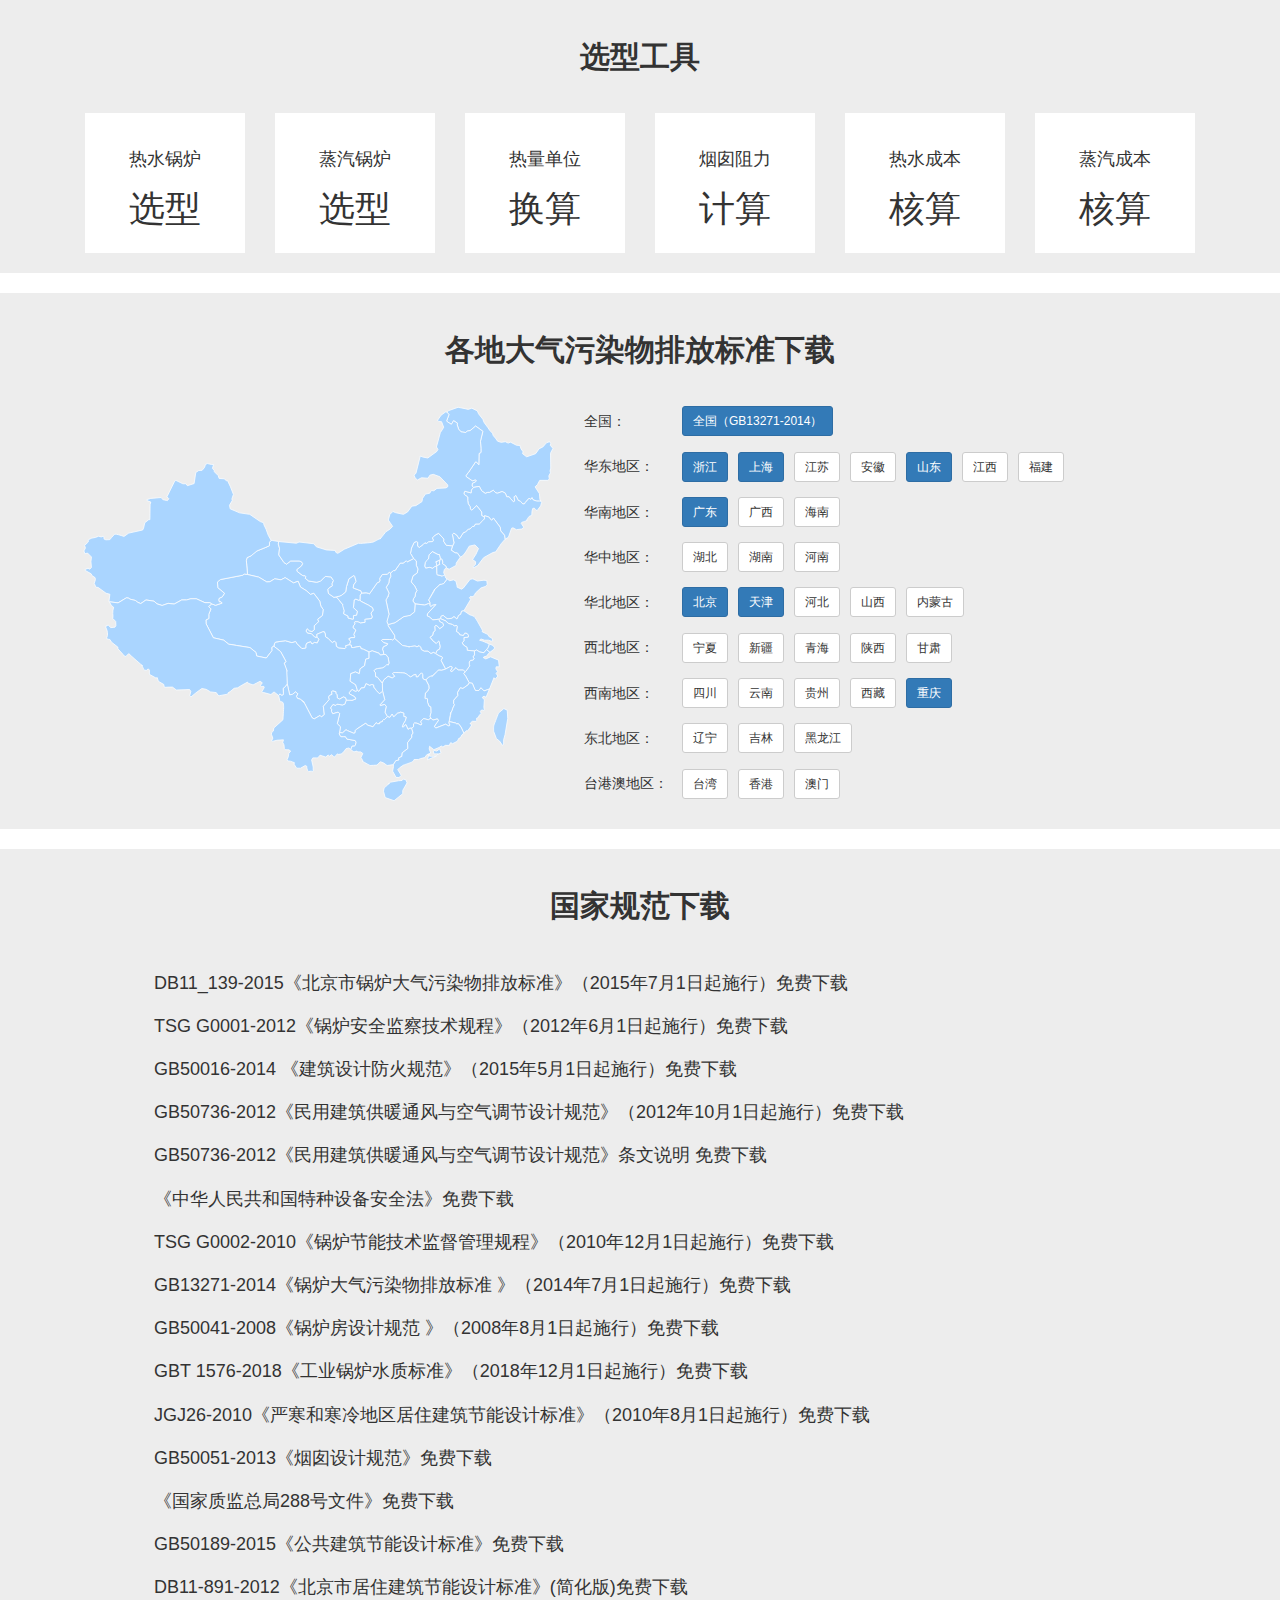
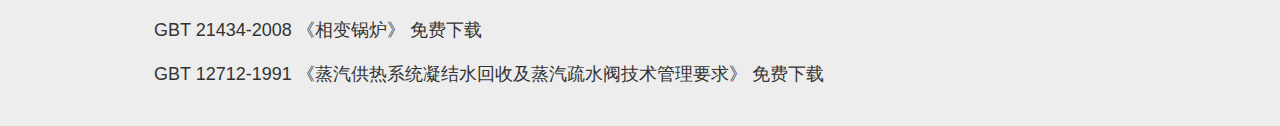
==== index.html @ a8b491ba "do" ====
<!DOCTYPE html>
<html lang="en">
<head>
    <meta charset="UTF-8">
    <meta name="viewport" content="width=device-width, initial-scale=1.0">
    <meta http-equiv="X-UA-Compatible" content="ie=edge">
    <link rel="stylesheet" href="./css/bootstrap.min.css">
    <link rel="stylesheet" href="./css/style.css">
    <script src="./js/jquery.min.js"></script>
    <script src="./js/bootstrap.min.js"></script>
    <title>Document</title>
</head>
<body>
    <div class="tools hidden-xs" id="tools">
        <div class="container">
            <h2 class="down-h2">
                选型工具</h2>
            <div class="col-xs-4 col-sm-2">
                <div class="tool-div">
                    <a data-target="#tool-1" data-toggle="modal" href="../tool-html/xx_hotboiler.html"><span>热水锅炉</span>
                        <strong>选型</strong> </a></div>
            </div>
            <div class="col-xs-4 col-sm-2">
                <div class="tool-div">
                    <a data-target="#tool-2" data-toggle="modal" href="../tool-html/xx_streamboiler.html"><span>蒸汽锅炉</span>
                        <strong>选型</strong> </a></div>
            </div>
            <div class="col-xs-4 col-sm-2">
                <div class="tool-div">
                    <a data-target="#tool-3" data-toggle="modal" href="../tool-html/unit.html"><span>热量单位</span>
                        <strong>换算</strong> </a></div>
            </div>
            <div class="col-xs-4 col-sm-2">
                <div class="tool-div">
                    <a data-target="#tool-4" data-toggle="modal" href="../tool-html/chimney.html"><span>烟囱阻力</span>
                        <strong>计算</strong> </a></div>
            </div>
            <div class="col-xs-4 col-sm-2">
                <div class="tool-div">
                    <a data-target="#tool-5" data-toggle="modal" href="../tool-html/cost_water.html"><span>热水成本</span>
                        <strong>核算</strong> </a></div>
            </div>
            <div class="col-xs-4 col-sm-2">
                <div class="tool-div">
                    <a data-target="#tool-6" data-toggle="modal" href="../tool-html/cost_stream.html"><span>蒸汽成本</span>
                        <strong>核算</strong> </a></div>
            </div>
        </div>
    </div>
    <div class="down-ep" id="down-ep">
        <div class="container">
            <h2 class="down-h2">
                各地大气污染物排放标准下载</h2>
            <div class="contact-map">
                <!-- 中国地图JS、CSS开始 -->
                <script type="text/javascript" src="./js/raphael-min.js"></script>
                <script type="text/javascript" src="./js/chinaMapConfig.js"></script>
                <script type="text/javascript" src="./js/map.js"></script>
                <script type="text/javascript" src="./js/downEp.js"></script><!-- 中国地图JS、CSS结束 -->
                <div class="itemCon">
                    <div class="hidden-xs">
                        <div id="ChinaMap6" style="position: relative; width: 500px; height: 400px; overflow: hidden;">
                            <div class="svggroup"><svg height="400" version="1.1" width="500" xmlns="http://www.w3.org/2000/svg"
                                    style="overflow: hidden; position: relative; left: -0.5px;" viewBox="0 0 565 475">
                                    <desc style="-webkit-tap-highlight-color: rgba(0, 0, 0, 0);">Created with Raphaël 2.1.0</desc>
                                    <defs style="-webkit-tap-highlight-color: rgba(0, 0, 0, 0);"></defs>
                                    <path fill="#aad5ff" stroke="#f9fcfe" d="M464.838,96.639L471.625,95.449L474.479,100.69L478.764,103.785L481.62,102.597H484.00600000000003L488.29100000000005,100.09599999999999L491.38500000000005,103.18999999999998L493.40900000000005,103.54699999999998L498.7660000000001,101.52399999999999L502.57900000000006,103.54699999999998L504.24500000000006,107.83499999999998H507.1020000000001L508.5320000000001,109.73899999999998L512.2210000000001,113.78799999999998L513.6470000000002,112.95499999999998L513.0530000000001,107.83499999999998L515.0790000000001,106.40299999999998L517.9330000000001,112.11899999999997L520.5540000000001,113.19299999999997L523.412,116.40499999999997L525.433,116.04799999999997L526.269,114.62099999999997L530.792,109.50099999999996L532.8140000000001,110.92899999999996L534.244,108.90699999999995L535.6750000000001,111.52599999999995L539.9580000000001,112.95499999999996H542.8180000000001L544.8880000000001,113.04299999999995L543.6500000000001,110.92999999999995L543.0520000000001,104.02399999999994L537.9370000000001,96.04599999999995L540.7920000000001,93.18899999999995L543.4080000000001,88.30599999999995H553.0540000000001L554.839,86.64099999999995L554.2420000000001,82.95099999999995L556.267,79.25999999999995L555.671,77.23599999999995L556.503,73.78499999999995L556.267,56.04299999999995L559.1220000000001,50.327999999999946L555.908,46.635999999999946L556.503,44.37499999999994L555.076,42.35099999999994L551.386,43.779999999999944L547.097,48.663999999999945L542.814,50.68699999999995L538.525,56.63799999999995L527.927,60.32999999999995L523.048,56.63799999999995L523.642,54.37599999999995L521.142,50.68699999999995L519.951,46.87599999999995L515.904,46.63699999999995L508.759,42.94699999999995L505.90000000000003,44.01799999999995L502.57000000000005,42.35099999999995L497.68300000000005,43.18499999999995L493.40000000000003,41.75599999999995L490.77900000000005,38.06599999999995L488.28100000000006,35.20899999999995L487.33000000000004,32.351999999999954L483.99600000000004,28.899999999999956L481.97,25.800999999999956L477.326,19.490999999999957L475.898,15.800999999999958L470.779,9.252999999999957L469.347,5.798999999999957L462.798,2.5829999999999567L458.511,4.011999999999957L454.822,3.1789999999999567L446.486,1.5109999999999568L435.416,5.442999999999957L433.392,7.228999999999957L435.654,10.324999999999957L432.798,17.823999999999955L433.632,18.658999999999956L438.51300000000003,21.754999999999956L441.134,17.46899999999996L445.658,20.32499999999996L445.423,22.34699999999996L447.087,27.46599999999996L449.941,30.68399999999996L455.65799999999996,31.516999999999957L457.32599999999996,29.729999999999958L460.777,29.252999999999957L467.324,23.77699999999996L475.90000000000003,30.086999999999957L473.04200000000003,41.75599999999996L473.636,50.088999999999956V55.207999999999956L471.37600000000003,56.39899999999996L471.13800000000003,69.73399999999995L470.54100000000005,69.25799999999995L468.28100000000006,66.39999999999995H467.08900000000006L466.494,67.47299999999994C466.494,67.47299999999994,457.697,80.51699999999994,459.348,78.06899999999995C461,75.62099999999995,455.897,82.59199999999994,455.897,82.59199999999994L456.254,84.01999999999994L463.399,88.90599999999993L467.325,87.83499999999994L467.924,88.90599999999993L467.09,90.09499999999994L463.40099999999995,91.76199999999994L463.042,94.97599999999994L464.838,96.639Z"
                                        stroke-width="1" stroke-linejoin="round" style="-webkit-tap-highlight-color: rgba(0, 0, 0, 0); cursor: pointer; stroke-linejoin: round;"></path>
                                    <path fill="#aad5ff" stroke="#f9fcfe" d="M544.896,113.042L542.8259999999999,112.95400000000001H539.968L535.683,111.52300000000001L534.253,108.90400000000001L532.822,110.92800000000001L530.8,109.50000000000001L526.2769999999999,114.62000000000002L525.443,116.04700000000003L523.4209999999999,116.40400000000002L520.5619999999999,113.19000000000003L517.9409999999999,112.11800000000002L515.0869999999999,106.40300000000002L513.0599999999998,107.83400000000002L513.6539999999999,112.95400000000002L512.2279999999998,113.78700000000002L508.5389999999998,109.73700000000002L507.1069999999998,107.83400000000002H504.2529999999998L502.5869999999998,103.54600000000002L498.77399999999983,101.52300000000002L493.41999999999985,103.54600000000002L491.39499999999987,103.18900000000002L488.29699999999985,100.09500000000003L484.01199999999983,102.59500000000003H481.62899999999985L478.7719999999998,103.78600000000003L474.4869999999998,100.69000000000003L471.6329999999998,95.45000000000003L464.84599999999983,96.63900000000004L462.22499999999985,99.73800000000004L461.98699999999985,103.18800000000005L454.48499999999984,101.16500000000005L453.41099999999983,103.54600000000005L454.01199999999983,105.21300000000005L457.9399999999998,108.07200000000005V112.11800000000005L458.5339999999998,116.04700000000005L460.7989999999998,119.50300000000006L461.1549999999998,122.59800000000006L462.8209999999998,123.78900000000006L468.5379999999998,118.31000000000006L474.49099999999976,125.81200000000005V130.10000000000005L477.7039999999998,131.76700000000005L477.9419999999998,130.33600000000004L482.82699999999977,131.76700000000005L486.2779999999998,135.81300000000005L487.9439999999998,134.02900000000005L488.3009999999998,132.95500000000004L496.5179999999998,144.03000000000003L497.1119999999998,148.31600000000003L501.6389999999998,153.55500000000004L502.23099999999977,158.31600000000003L506.28199999999975,155.81700000000004L509.9709999999998,145.21900000000002L511.6409999999998,144.62400000000002L515.6879999999998,146.88700000000003L522.2369999999997,146.05300000000003L524.4969999999997,144.02900000000002L521.4049999999997,139.26600000000002L522.2369999999997,138.07500000000002C522.2369999999997,138.07500000000002,530.0769999999998,135.46400000000003,528.3089999999997,136.05300000000003C526.5429999999998,136.64100000000002,530.8089999999997,131.17000000000002,530.8089999999997,131.17000000000002L534.0239999999998,129.74200000000002L534.2619999999998,124.97600000000001L535.0939999999998,121.76400000000001L536.8789999999998,121.168L538.5469999999998,122.95700000000001L540.2149999999998,124.38300000000001L544.5019999999998,118.668L545.6899999999998,114.38000000000001L544.896,113.042Z"
                                        stroke-width="1" stroke-linejoin="round" style="-webkit-tap-highlight-color: rgba(0, 0, 0, 0); cursor: pointer; stroke-linejoin: round;"></path>
                                    <path fill="#aad5ff" stroke="#f9fcfe" d="M491.15,173.2L497.933,163.19799999999998L502.21999999999997,158.31699999999998L501.62499999999994,153.55399999999997L497.10099999999994,148.31499999999997L496.50699999999995,144.02899999999997L488.29099999999994,132.95399999999998L487.93299999999994,134.028L486.26699999999994,135.814L482.81399999999996,131.76399999999998L477.931,130.33499999999998L477.695,131.76399999999998V134.028L475.673,136.04999999999998L471.626,140.1H467.1L465.434,142.956H463.64500000000004L460.55100000000004,146.052H458.76400000000007L455.0730000000001,149.743L452.8110000000001,150.339L447.93000000000006,157.839L444.83400000000006,153.195L441.3810000000001,150.933L439.7150000000001,152.6L441.6180000000001,162.602L439.9520000000001,166.055L438.2840000000001,171.175L443.0470000000001,174.39000000000001L445.66800000000006,174.62800000000001L449.11800000000005,179.50900000000001L451.61800000000005,178.08C451.61800000000005,178.08,454.4750000000001,175.199,455.66800000000006,173.198C456.86000000000007,171.196,459.71700000000004,166.41,459.71700000000004,166.41L466.504,164.981L470.791,169.267L467.692,176.054L463.64300000000003,182.365L467.331,184.985L467.098,188.08300000000003L464.241,190.93800000000002L464.83799999999997,192.12800000000001L469.71899999999994,189.50900000000001L476.8619999999999,180.102L487.6979999999999,174.03L491.15,173.2Z"
                                        stroke-width="1" stroke-linejoin="round" style="-webkit-tap-highlight-color: rgba(0, 0, 0, 0); cursor: pointer; stroke-linejoin: round;"></path>
                                    <path fill="#aad5ff" stroke="#f9fcfe" d="M413.04,235.229L413.39700000000005,233.80300000000003L411.61400000000003,230.35000000000002L418.516,217.85000000000002C418.516,217.85000000000002,427.24100000000004,209.95000000000002,424.829,212.13200000000003C422.418,214.31700000000004,429.35200000000003,210.94400000000005,429.35200000000003,210.94400000000005L433.62,205.52100000000004L431.973,204.39600000000004L430.413,200.48900000000003L427.094,201.77500000000003L421.615,200.34700000000004L421.378,198.91900000000004L421.14,189.74900000000005L424.83,188.08200000000005L424.411,186.51900000000006L424.234,186.41500000000005L425.044,182.85800000000006L419.95,184.98600000000005L420.782,186.89100000000005L420.96,188.31500000000005L421.14,189.74800000000005L418.28299999999996,190.93800000000005L416.49799999999993,192.60500000000005L412.8059999999999,191.53400000000005L407.92499999999995,192.36800000000005L407.09299999999996,190.10400000000004L407.68699999999995,185.81700000000004L411.37999999999994,181.53100000000003L412.21099999999996,176.65100000000004L415.90199999999993,172.96000000000004L422.5679999999999,176.41400000000004H424.23599999999993L425.42499999999995,181.17600000000004L427.3299999999999,182.12600000000003L428.2829999999999,185.22600000000003L427.9269999999999,187.25000000000003L431.97399999999993,190.10400000000004L432.5679999999999,192.36800000000005L435.90599999999995,193.79600000000005L444.23799999999994,189.27300000000005V186.65200000000004L449.1209999999999,179.50900000000004L445.67099999999994,174.62800000000004L443.04999999999995,174.39000000000004L438.287,171.17200000000005L439.955,166.05400000000006L432.568,165.45900000000006L429.35499999999996,160.69400000000007L429.712,158.07500000000007L423.402,151.16900000000007L419.351,153.19500000000008L415.9,156.64700000000008L417.09099999999995,159.26700000000008L416.25699999999995,160.93400000000008L411.37499999999994,161.17100000000008L409.11099999999993,163.19300000000007L407.08899999999994,162.35800000000006L405.0679999999999,164.38400000000007L400.54099999999994,167.83700000000007L398.51699999999994,166.40700000000007V161.76300000000006L396.85099999999994,160.93100000000007L394.2319999999999,162.12000000000006L391.1359999999999,168.66700000000006L389.9469999999999,174.97800000000007L393.6359999999999,181.16800000000006L396.8509999999999,184.02600000000007V189.26600000000008L398.7549999999999,193.55200000000008L397.9209999999999,198.3160000000001L393.03699999999986,201.52900000000008L390.7769999999999,208.9110000000001L394.82599999999985,213.5560000000001L397.6829999999999,219.2730000000001L395.89799999999985,222.1300000000001L395.4209999999999,226.0580000000001L393.6339999999999,228.6770000000001L392.7999999999999,231.53600000000012L395.4209999999999,234.9820000000001L406.8509999999999,236.41300000000012L411.3749999999999,234.62600000000012L413.04,235.229Z"
                                        stroke-width="1" stroke-linejoin="round" style="-webkit-tap-highlight-color: rgba(0, 0, 0, 0); cursor: pointer; stroke-linejoin: round;"></path>
                                    <path fill="#aad5ff" stroke="#f9fcfe" d="M425.661,252.611L426.258,249.755L428.758,248.686L433.40299999999996,252.613H434.83599999999996L439.11999999999995,252.137L441.61999999999995,250.115L445.0729999999999,252.971L446.5019999999999,250.351L446.8579999999999,248.921L449.7149999999999,247.254L450.5489999999999,243.804L453.4029999999999,243.209L461.3829999999999,229.755L459.95399999999995,227.49099999999999L461.3829999999999,226.064L463.0489999999999,226.659L465.66799999999995,225.23L467.09999999999997,222.136L473.645,216.063L478.76599999999996,214.397L481.14699999999993,212.131L480.55499999999995,207.251L477.09799999999996,206.89600000000002L469.35999999999996,207.848L464.00399999999996,205.228L460.78799999999995,205.824L452.811,216.06300000000002L450.549,217.49200000000002L445.43199999999996,215.229L445.073,212.61L444.00399999999996,208.08700000000002L441.145,206.418L436.502,207.491L433.62,205.52L429.354,210.943L424.83099999999996,212.131C424.83099999999996,212.131,416.31699999999995,219.929,418.518,217.849C420.719,215.768,411.616,230.349,411.616,230.349L413.399,233.79899999999998L413.042,235.23V236.896L413.99899999999997,238.325L416.26,236.65599999999998L419.95,235.82199999999997L409.948,246.896V249.517L411.971,250.113L416.495,254.043L423.641,253.208L425.661,252.611Z"
                                        stroke-width="1" stroke-linejoin="round" style="-webkit-tap-highlight-color: rgba(0, 0, 0, 0); cursor: pointer; stroke-linejoin: round;"></path>
                                    <path fill="#aad5ff" stroke="#f9fcfe" d="M483.646,282.616L482.22,286.902L480.322,289.15299999999996L477.097,292.977L472.21799999999996,292.142L468.289,289.759L465.906,290.949L457.335,290.117L457.097,286.663L452.81,283.807L451.382,281.189L453.402,278.925V277.26V274.993L458.52299999999997,274.399L458.763,272.376L457.097,270.113L454.476,269.758L452.81,272.61199999999997L448.523,271.78099999999995L447.33500000000004,269.518L444.478,267.852L445.433,261.77799999999996L444.835,260.70599999999996L441.976,261.18499999999995L439.955,259.518L434.837,258.089L431.976,255.232L425.669,252.611L426.26099999999997,249.755L428.76099999999997,248.686L433.40599999999995,252.613H434.83899999999994L439.12299999999993,252.137L441.62299999999993,250.115L445.0759999999999,252.971L446.50299999999993,250.351L446.86099999999993,248.921L449.71799999999996,247.254L450.55199999999996,243.804L453.40599999999995,243.207L460.554,248.088C460.554,248.088,463.919,248.84199999999998,465.671,250.113C467.425,251.384,475.437,266.426,475.437,266.426L475.08,268.092L481.628,271.187L483.412,274.046L486.51099999999997,275.47499999999997L487.93899999999996,278.33L485.91599999999994,279.281L482.58199999999994,278.093H477.93699999999995L473.65,276.661L471.984,278.093L475.916,279.281L479.729,280.95L483.646,282.616Z"
                                        stroke-width="1" stroke-linejoin="round" style="-webkit-tap-highlight-color: rgba(0, 0, 0, 0); cursor: pointer; stroke-linejoin: round;"></path>
                                    <path fill="#aad5ff" stroke="#f9fcfe" d="M483.793,336.063L477.338,338.339L473.64500000000004,334.649L471.14700000000005,337.864H467.09800000000007L465.4320000000001,334.40999999999997L463.40900000000005,329.292L459.71700000000004,328.69599999999997L455.67,321.195L453.051,317.505L454.954,315.687L455.67,315.002C455.67,315.002,461.911,306.16200000000003,459.956,308.932C458.002,311.701,459.71700000000004,304.05,459.71700000000004,304.05L461.14700000000005,302.144L464.48300000000006,301.55L465.4340000000001,300.12L464.24500000000006,297.857L465.91100000000006,295.475V290.951L468.2950000000001,289.762L472.22300000000007,292.144L477.1020000000001,292.979L480.3270000000001,289.155L484.3250000000001,292.48699999999997L482.5810000000001,293.811L480.56000000000006,296.907L477.3430000000001,297.859L476.26900000000006,298.692L479.3670000000001,300.358L485.08200000000005,297.859L494.48800000000006,301.78799999999995L495.44100000000003,309.76699999999994H491.632L491.392,312.14899999999994L493.416,315.48099999999994L491.632,317.50499999999994L493.654,320.71899999999994L490.558,324.40899999999993L489.128,322.62199999999996L484.484,334.40999999999997L483.793,336.063Z"
                                        stroke-width="1" stroke-linejoin="round" style="-webkit-tap-highlight-color: rgba(0, 0, 0, 0); cursor: pointer; stroke-linejoin: round;"></path>
                                    <path fill="#aad5ff" stroke="#f9fcfe" d="M423.637,253.208L425.661,252.611L431.973,255.232C431.973,255.232,433.741,257.531,434.834,258.088C435.926,258.64500000000004,439.952,259.51800000000003,439.952,259.51800000000003L441.973,261.185L444.831,260.706L445.43,261.778L444.473,267.85200000000003L447.331,269.51800000000003L448.52000000000004,271.781L452.807,272.612L454.473,269.75800000000004L457.094,270.11400000000003L458.76,272.379L458.52,274.40000000000003L453.399,274.99600000000004V277.26000000000005V278.92500000000007L451.378,281.19000000000005L452.808,283.80800000000005L457.09499999999997,286.66400000000004L457.332,290.11800000000005L465.904,290.95000000000005V295.475L464.238,297.856L465.429,300.11899999999997L464.47799999999995,301.549L461.13999999999993,302.143L459.71199999999993,304.049L459.94699999999995,308.931L455.6619999999999,315.003L454.94699999999995,315.686L452.566,313.575H446.5L444.002,310.71999999999997L439.118,315.481L437.332,314.647L439.358,310.957L439.118,309.769L437.332,309.29L431.614,312.389L426.258,302.148L427.924,298.934L427.32899999999995,297.863L424.47099999999995,296.911L419.71099999999996,294.053L421.614,290.125L424.469,288.695L425.067,285.481L423.997,279.765L423.401,279.286L420.545,282.146C420.545,282.146,414.567,277.499,416.25800000000004,278.69300000000004C417.94800000000004,279.88500000000005,413.04100000000005,274.64400000000006,413.04100000000005,274.64400000000006L416.25800000000004,272.38300000000004L417.09200000000004,268.333L419.11300000000006,266.90200000000004L418.75900000000007,261.54300000000006L420.1890000000001,260.3550000000001L422.8080000000001,262.14200000000005L424.4720000000001,264.40200000000004L427.92500000000007,262.14200000000005L429.1170000000001,260.708L428.51900000000006,258.091L424.4700000000001,255.828L423.637,253.208Z"
                                        stroke-width="1" stroke-linejoin="round" style="-webkit-tap-highlight-color: rgba(0, 0, 0, 0); cursor: pointer; stroke-linejoin: round;"></path>
                                    <path fill="#aad5ff" stroke="#f9fcfe" d="M371.131,276.068L380.53599999999994,284.404L388.27799999999996,286.069L395.42199999999997,284.997L397.68399999999997,286.069L400.18399999999997,284.639L401.967,286.426L402.801,289.282L406.256,291.18699999999995H410.78L414.231,294.044L417.329,292.616L419.711,294.044L421.61400000000003,290.115L424.46900000000005,288.685L425.06700000000006,285.469L423.99700000000007,279.754L423.40100000000007,279.27500000000003L420.5450000000001,282.13500000000005L416.2580000000001,278.6820000000001L413.0400000000001,274.6330000000001L416.2580000000001,272.3700000000001L417.0920000000001,268.3220000000001L419.1130000000001,266.89100000000013L418.7590000000001,261.53200000000015L420.18900000000014,260.34400000000016L422.80800000000016,262.13100000000014L424.47200000000015,264.39100000000013L427.92700000000013,262.13100000000014L429.11700000000013,260.6970000000001L428.5190000000001,258.0800000000001L424.47000000000014,255.8170000000001L423.63600000000014,253.1980000000001L416.49400000000014,254.0330000000001L411.97000000000014,250.1030000000001L409.9490000000001,249.5070000000001V246.88600000000008L419.9490000000001,235.81200000000007L416.2590000000001,236.64600000000007L413.9980000000001,238.31500000000008L413.0410000000001,236.88600000000008V235.22000000000008L411.3780000000001,234.6200000000001L406.8530000000001,236.4050000000001L395.4230000000001,234.9770000000001L394.82600000000014,244.38500000000008C394.82600000000014,244.38500000000008,388.22200000000015,249.5540000000001,389.34700000000015,248.67200000000008C390.47600000000017,247.7880000000001,381.9660000000001,250.10100000000008,381.9660000000001,250.10100000000008L371.60700000000014,257.2430000000001L363.39200000000017,259.5070000000001V260.9370000000001L371.13000000000017,272.6030000000001L371.131,276.068L371.131,276.068Z"
                                        stroke-width="1" stroke-linejoin="round" style="-webkit-tap-highlight-color: rgba(0, 0, 0, 0); cursor: pointer; stroke-linejoin: round;"></path>
                                    <path fill="#aad5ff" stroke="#f9fcfe" d="M363.393,259.519L371.60999999999996,257.254L381.967,250.11200000000002L389.34799999999996,248.681L394.82499999999993,244.394L395.4239999999999,234.989L392.80099999999993,231.54L393.63699999999994,228.684L395.4239999999999,226.065L395.9009999999999,222.136L397.6859999999999,219.27599999999998L394.82699999999994,213.563L390.7799999999999,208.91799999999998L393.0419999999999,201.53499999999997L397.92799999999994,198.32299999999998L398.7579999999999,193.558L396.8539999999999,189.272V184.03L393.63899999999995,181.176L386.2579999999999,184.98499999999999L385.06699999999995,183.796L381.13699999999994,186.65099999999998L377.9239999999999,186.41599999999997L371.6119999999999,195.46399999999997H369.7059999999999L366.2539999999999,198.32199999999997L366.49099999999993,202.36799999999997L364.8209999999999,205.81999999999996L364.2269999999999,210.34499999999997L361.1309999999999,215.22899999999998L364.4649999999999,222.134L363.3949999999999,226.063L360.7759999999999,230.349C360.7759999999999,230.349,364.9219999999999,249.345,364.4649999999999,247.25199999999998S361.9669999999999,256.06199999999995,361.9669999999999,256.06199999999995L363.393,259.519Z"
                                        stroke-width="1" stroke-linejoin="round" style="-webkit-tap-highlight-color: rgba(0, 0, 0, 0); cursor: pointer; stroke-linejoin: round;"></path>
                                    <path fill="#aad5ff" stroke="#f9fcfe" d="M363.393,259.519L361.965,256.065L364.46299999999997,247.255L360.77399999999994,230.352C360.77399999999994,230.352,364.03599999999994,224.57500000000002,363.393,226.066C362.74699999999996,227.556,364.46299999999997,222.137,364.46299999999997,222.137L361.12899999999996,215.232L364.22499999999997,210.348L364.81899999999996,205.823L366.489,202.371L366.251,198.32500000000002L364.81899999999996,197.251L362.55899999999997,199.75300000000001L356.48699999999997,200.109L353.39099999999996,204.63500000000002L353.62699999999995,207.25500000000002L353.03399999999993,208.92000000000002L350.5319999999999,209.75400000000002L341.1259999999999,223.20800000000003L339.9359999999999,222.372L337.3189999999999,221.77800000000002L331.9599999999999,222.13700000000003L330.17099999999994,224.63600000000002L329.93799999999993,230.11400000000003L330.77199999999993,231.78100000000003L339.93799999999993,236.41800000000003L344.8209999999999,239.51700000000002L345.6529999999999,242.372L343.0339999999999,246.06300000000002L344.46499999999986,250.34900000000002L343.6299999999999,252.37L336.8459999999999,252.97L335.4129999999999,253.805L335.8909999999999,254.993V256.897L330.5359999999999,257.493L327.6799999999999,256.065H323.9889999999999L323.3929999999999,256.897L323.9889999999999,258.923L322.19999999999993,260.945L321.60799999999995,263.206L325.05899999999997,266.067L322.55899999999997,271.184L323.63,273.80300000000005L323.393,274.994H319.34099999999995L316.48699999999997,276.423L318.74899999999997,279.521L317.31899999999996,283.569L319.70199999999994,284.047L319.93999999999994,286.66400000000004L321.96099999999996,286.90100000000007L329.347,285.47400000000005L330.777,286.06700000000006L331.131,288.09200000000004L334.22999999999996,288.927L340.777,292.14300000000003L344.467,290.709L352.56399999999996,293.56600000000003L354.22999999999996,295.826L358.28099999999995,294.997L357.68499999999995,290.709L356.85099999999994,289.51800000000003L357.68499999999995,286.067L361.97099999999995,284.046L363.03899999999993,282.378L360.77899999999994,281.541L358.27899999999994,280.948L355.6599999999999,278.328L356.84899999999993,277.26H365.41999999999996H367.328L368.517,278.09L371.133,276.068V272.614L363.39599999999996,260.94599999999997L363.393,259.519L363.393,259.519Z"
                                        stroke-width="1" stroke-linejoin="round" style="-webkit-tap-highlight-color: rgba(0, 0, 0, 0); cursor: pointer; stroke-linejoin: round;"></path>
                                    <path fill="#aad5ff" stroke="#f9fcfe" d="M196.462,200.108L195.03199999999998,183.558L195.868,180.105L200.74699999999999,177.843C200.74699999999999,177.843,205.956,172.813,207.64999999999998,172.12599999999998C209.34599999999998,171.43999999999997,218.24999999999997,167.84099999999998,218.24999999999997,167.84099999999998L222.53499999999997,165.81599999999997V161.76899999999998L224.43999999999997,159.50699999999998L226.22799999999998,159.74399999999997L233.37199999999999,160.93599999999998L233.01399999999998,164.03099999999998L234.444,168.91099999999997L233.60999999999999,176.88899999999998L239.682,185.81799999999998L242.779,187.844L247.662,184.03199999999998H257.899L260.522,184.98499999999999L261.95099999999996,187.249L260.758,189.748L255.04399999999998,194.393L255.641,196.654L262.19,201.536H264.808L265.642,202.606L265.046,204.631L269.096,207.848L278.5,209.27700000000002L283.025,208.08700000000002L288.743,202.36800000000002L295.646,202.96600000000004L298.50100000000003,207.25300000000004L296.83700000000005,211.18200000000004L297.31200000000007,213.56400000000005L293.6240000000001,215.82700000000006L291.9560000000001,217.85100000000006L292.5520000000001,222.61400000000006L299.0970000000001,227.26000000000005L301.9720000000001,226.60700000000006L309.6970000000001,236.06500000000005L311.3650000000001,243.21000000000006L310.5310000000001,246.66100000000006L315.88800000000015,249.52000000000007V251.78000000000006L320.77100000000013,252.97200000000007H322.1970000000001V248.92200000000005L325.8900000000001,248.32700000000006L326.8410000000001,243.56400000000005L324.2220000000001,241.53800000000004L322.1970000000001,239.51700000000005L323.0310000000001,230.35100000000006L325.05400000000014,229.28000000000006L328.5070000000001,230.71000000000006L329.93900000000014,230.11200000000005L330.77300000000014,231.77900000000005L339.93900000000014,236.41800000000006L344.8220000000001,239.51800000000006L345.6540000000001,242.37400000000005L343.0350000000001,246.06500000000005L344.46600000000007,250.35000000000005L343.63200000000006,252.37100000000004L336.84700000000004,252.97100000000003L335.41400000000004,253.80400000000003L335.89200000000005,254.99500000000003V256.898L330.53700000000003,257.492L327.68100000000004,256.064H323.99000000000007L323.39400000000006,256.898L323.99000000000007,258.922L322.2010000000001,260.94500000000005L321.6090000000001,263.20700000000005L325.0580000000001,266.0640000000001L322.5600000000001,271.1830000000001L323.6320000000001,273.8050000000001L323.3940000000001,274.9930000000001H319.34300000000013L316.48900000000015,276.4280000000001L318.74900000000014,279.5190000000001L317.32100000000014,283.5700000000001L313.03400000000016,284.6400000000001L313.3910000000002,286.6630000000001L312.20200000000017,288.0910000000001L304.8190000000002,287.4950000000001L301.9650000000002,285.4740000000001L301.3640000000002,280.9490000000001L299.7000000000002,279.28000000000014L297.0800000000002,280.9490000000001L292.5570000000002,276.4280000000001L289.1020000000002,274.0430000000001L288.7480000000002,270.70800000000014L287.6740000000002,268.0890000000001H285.8870000000002L278.7430000000002,271.1850000000001L279.0990000000002,274.6390000000001H276.4810000000002L272.19400000000024,270.3510000000001L267.66900000000027,269.7580000000001L265.88300000000027,267.25900000000007L267.31400000000025,264.39900000000006L269.93100000000027,266.89900000000006L273.02800000000025,267.85300000000007L275.64800000000025,265.8280000000001V260.9470000000001L278.5050000000003,258.3270000000001L280.77000000000027,256.06400000000014L279.6970000000003,253.20800000000014L285.4130000000003,248.68600000000015L286.2450000000003,241.53900000000016L283.62600000000026,237.85100000000017L282.1970000000003,231.78000000000017L275.0530000000003,222.37500000000017L271.3610000000003,223.80600000000018L266.2430000000003,219.28200000000018L259.3360000000003,214.99500000000018L256.4800000000003,208.09000000000017L251.1210000000003,210.11300000000017L241.1220000000003,203.80400000000017L236.2390000000003,206.4200000000002L228.73800000000028,205.2320000000002L223.02400000000029,208.6840000000002L219.33300000000028,208.9210000000002L213.61800000000028,205.4700000000002L209.68800000000027,203.2050000000002L196.462,200.108Z"
                                        stroke-width="1" stroke-linejoin="round" style="-webkit-tap-highlight-color: rgba(0, 0, 0, 0); cursor: pointer; stroke-linejoin: round;"></path>
                                    <path fill="#aad5ff" stroke="#f9fcfe" d="M356.486,329.29L358.27299999999997,325.242L363.39199999999994,320.95500000000004L368.2729999999999,322.98100000000005L371.3689999999999,320.95500000000004L368.74799999999993,317.862L370.1769999999999,316.42900000000003L383.3959999999999,317.26500000000004L387.9209999999999,320.362L390.1849999999999,321.78700000000003L393.6359999999999,319.52700000000004L396.25499999999994,318.694L396.85099999999994,321.78700000000003H398.75499999999994L400.18499999999995,319.766L403.04099999999994,316.906L404.4719999999999,318.933V322.98199999999997L405.6619999999999,324.64899999999994L408.28099999999995,325.24299999999994L411.13599999999997,322.38899999999995L415.42299999999994,320.95599999999996L423.40199999999993,313.57499999999993L427.0929999999999,313.8109999999999L431.6149999999999,312.3829999999999L426.2569999999999,302.1429999999999L427.9249999999999,298.9289999999999L427.3319999999999,297.8579999999999L424.46999999999986,296.9059999999999L419.70899999999983,294.0479999999999L417.32799999999986,292.62099999999987L414.22999999999985,294.0479999999999L410.7789999999998,291.1939999999999H406.2549999999998L402.79999999999984,289.2869999999999L401.96999999999986,286.4309999999999L400.1829999999999,284.6449999999999L397.6829999999999,286.0729999999999L395.421,285C395.421,285,385.912,285.927,388.275,286.071C390.638,286.21700000000004,380.539,284.40500000000003,380.539,284.40500000000003L371.132,276.071L368.513,278.09400000000005L367.325,277.26300000000003H365.418H356.846L355.657,278.331L358.276,280.951L360.776,281.54400000000004L363.036,282.38100000000003L361.969,284.04900000000004L357.682,286.07000000000005L356.848,289.5210000000001L357.682,290.71200000000005L358.278,295.00000000000006L360.778,295.23800000000006L363.39700000000005,298.69000000000005L364.46700000000004,305.23800000000006L363.63500000000005,307.50000000000006L361.96900000000005,306.90600000000006L357.08600000000007,310.7180000000001L348.75000000000006,312.14700000000005L346.48900000000003,314.41L348.27200000000005,316.672L348.51200000000006,321.55400000000003L350.77400000000006,322.15200000000004L356.486,329.29Z"
                                        stroke-width="1" stroke-linejoin="round" style="-webkit-tap-highlight-color: rgba(0, 0, 0, 0); cursor: pointer; stroke-linejoin: round;"></path>
                                    <path fill="#aad5ff" stroke="#f9fcfe" d="M408.279,325.242L411.615,331.791L411.97,335.243L410.185,338.697L407.683,340.721L407.089,346.909L407.921,347.864L409.351,347.268L410.185,347.864V351.791L411.97,356.438L413.99600000000004,357.269L414.23,364.058L413.03700000000003,368.7L414.23,370.721L416.49600000000004,372.986L421.97,371.557L423.04100000000005,373.579L421.37600000000003,375.842L418.51700000000005,380.12899999999996V381.19899999999996L420.18700000000007,382.39099999999996L431.6170000000001,377.866L435.6640000000001,380.12899999999996L436.8550000000001,378.93899999999996L435.6640000000001,376.43999999999994L435.9450000000001,374.77699999999993L437.6870000000001,364.4119999999999L439.35700000000014,361.7919999999999L440.18900000000014,358.93799999999993L442.2140000000001,354.65199999999993L441.1420000000001,352.9839999999999L441.3800000000001,349.29299999999995L446.2610000000001,343.8179999999999L445.90600000000006,340.12699999999995L449.1190000000001,334.64899999999994L452.2140000000001,335.48299999999995L458.5250000000001,330.95899999999995L459.7180000000001,328.69599999999997L455.6690000000001,321.195L453.05000000000007,317.505L454.9510000000001,315.687L452.5700000000001,313.576H446.5L444,310.721L439.116,315.483L437.332,314.648L439.356,310.958L439.116,309.77000000000004L437.332,309.29100000000005L431.616,312.39000000000004L427.092,313.819L423.40299999999996,313.581C423.40299999999996,313.581,413.69399999999996,323.25,415.424,320.962C417.155,318.675,411.137,322.395,411.137,322.395L408.279,325.242Z"
                                        stroke-width="1" stroke-linejoin="round" style="-webkit-tap-highlight-color: rgba(0, 0, 0, 0); cursor: pointer; stroke-linejoin: round;"></path>
                                    <path fill="#aad5ff" stroke="#f9fcfe" d="M435.945,374.779C435.945,374.779,438.82599999999996,362.271,437.687,364.414C436.55,366.558,439.35900000000004,361.794,439.35900000000004,361.794L440.189,358.94L442.21200000000005,354.654L441.14000000000004,352.986L441.38000000000005,349.295L446.2610000000001,343.82L445.90400000000005,340.129L449.119,334.651L452.21400000000006,335.485L458.52500000000003,330.961L459.718,328.701L463.408,329.29400000000004L465.433,334.41200000000003L467.099,337.86600000000004H471.146L473.644,334.65100000000007L477.337,338.34100000000007L483.791,336.06500000000005L479.722,345.84100000000007L477.337,344.64900000000006L475.671,345.48400000000004L475.433,346.43800000000005L477.695,348.939L477.097,357.868L477.695,360.727L477.097,361.561L474.47999999999996,360.962L472.81199999999995,362.62899999999996L474.00299999999993,365.013L470.78899999999993,368.108L471.38399999999996,369.297L468.287,370.96200000000005L468.765,373.22600000000006L467.693,374.41700000000003H463.40799999999996L461.14399999999995,376.442L460.7869999999999,377.274L462.80999999999995,378.702L460.54999999999995,382.154L457.691,385.84499999999997L456.50199999999995,385.489L453.40199999999993,388.705L449.9549999999999,381.203L446.8569999999999,377.274L444.8339999999999,377.514L443.4039999999999,376.442L435.945,374.779Z"
                                        stroke-width="1" stroke-linejoin="round" style="-webkit-tap-highlight-color: rgba(0, 0, 0, 0); cursor: pointer; stroke-linejoin: round;"></path>
                                    <path fill="#aad5ff" stroke="#f9fcfe" d="M408.279,325.242L405.65999999999997,324.648L404.472,322.98100000000005V318.93100000000004L403.042,316.90500000000003L400.18499999999995,319.76500000000004L398.75499999999994,321.78800000000007H396.85099999999994L396.25699999999995,318.69200000000006L393.63599999999997,319.5250000000001L390.18499999999995,321.78800000000007L387.92099999999994,320.36000000000007C387.92099999999994,320.36000000000007,385.25499999999994,317.83900000000006,383.39599999999996,317.2630000000001C381.53899999999993,316.68700000000007,370.179,316.4310000000001,370.179,316.4310000000001L368.74899999999997,317.86000000000007L371.36899999999997,320.9530000000001L368.27299999999997,322.9790000000001L363.39,320.9530000000001L358.27299999999997,325.24000000000007L356.486,329.2900000000001C356.486,329.2900000000001,356.296,335.76900000000006,356.843,338.69500000000005C357.394,341.62100000000004,359.343,348.69700000000006,359.343,348.69700000000006L353.62600000000003,355.00700000000006L354.22200000000004,355.8400000000001L359.343,354.4120000000001L361.12800000000004,356.67500000000007L359.69900000000007,363.8190000000001L362.5560000000001,368.94000000000005L365.4120000000001,369.77200000000005L368.2690000000001,365.84100000000007L369.6990000000001,368.94000000000005L370.53300000000013,368.70200000000006L375.05600000000015,364.41400000000004L376.2470000000001,364.65400000000005L378.26800000000014,363.5810000000001L381.9610000000001,364.65400000000005V368.70200000000006L384.8170000000001,369.2970000000001L383.9850000000001,373.22600000000006L381.36200000000014,377.5160000000001L380.17400000000015,381.20400000000006H381.36200000000014L384.46500000000015,378.3500000000001L387.08200000000016,384.0630000000001L389.1030000000002,382.6330000000001H391.3670000000002L393.63000000000017,380.9670000000001V377.5170000000001L394.81800000000015,376.4450000000001L397.67700000000013,376.6800000000001L402.55600000000015,378.94400000000013L403.39000000000016,377.27700000000016L402.20200000000017,375.25400000000013L402.55600000000015,373.82500000000016L405.65400000000017,371.20600000000013L411.1320000000002,372.6340000000001L414.2280000000002,370.7280000000001L413.0350000000002,368.7070000000001L414.2280000000002,364.0650000000001L413.9940000000002,357.2760000000001L411.9680000000002,356.4450000000001L410.18300000000016,351.7980000000001V347.8710000000001L409.34900000000016,347.2750000000001L407.91900000000015,347.8710000000001L407.08700000000016,346.9160000000001L407.68100000000015,340.7280000000001L410.18300000000016,338.7040000000001L411.9680000000002,335.2500000000001L411.61300000000017,331.7980000000001L408.279,325.242Z"
                                        stroke-width="1" stroke-linejoin="round" style="-webkit-tap-highlight-color: rgba(0, 0, 0, 0); cursor: pointer; stroke-linejoin: round;"></path>
                                    <path fill="#aad5ff" stroke="#f9fcfe" d="M313.622,349.296L311.956,354.057L309.1,355.00800000000004L302.78700000000003,354.057L301.357,355.486L297.90400000000005,354.416L294.81000000000006,358.702L296.23800000000006,360.132V362.988L297.66900000000004,365.489L303.97800000000007,363.58299999999997L305.8860000000001,365.24999999999994L303.0270000000001,377.27699999999993L306.8370000000001,380.96599999999995L305.6490000000001,387.87299999999993L309.3370000000001,388.11099999999993L313.3880000000001,384.41599999999994L315.0560000000001,385.4889999999999L322.7930000000001,388.7049999999999L324.2220000000001,387.87299999999993L324.4570000000001,385.2509999999999L325.8900000000001,383.82199999999995L336.8450000000001,376.67799999999994L338.7480000000001,378.9429999999999L345.4160000000001,380.96399999999994L349.10500000000013,376.08099999999996L350.77300000000014,377.27299999999997H353.39200000000017V375.84099999999995L356.84500000000014,374.65199999999993V373.5809999999999L358.27500000000015,372.1529999999999L359.10700000000014,372.38999999999993L362.5600000000001,368.93799999999993L359.7030000000001,363.81499999999994L361.13200000000006,356.67299999999994L359.34700000000004,354.40999999999997L354.22600000000006,355.83799999999997L353.63000000000005,355.00399999999996L359.34700000000004,348.69499999999994L356.84700000000004,338.69399999999996L353.03700000000003,341.549L349.70300000000003,338.099L346.48800000000006,333.80899999999997L346.24800000000005,331.18999999999994L343.98800000000006,330.71299999999997L341.3670000000001,331.54699999999997L337.0800000000001,329.52299999999997L335.0580000000001,334.40599999999995L331.36700000000013,334.6449999999999L328.7480000000001,338.6939999999999L327.0820000000001,337.8599999999999L324.4590000000001,338.6939999999999L320.5310000000001,336.4279999999999L317.3180000000001,340.1179999999999V341.7859999999999L323.6300000000001,345.23899999999986L325.0560000000001,347.85999999999984C325.0560000000001,347.85999999999984,318.9620000000001,350.10499999999985,320.5330000000001,349.5269999999998C322.1,348.955,313.622,349.296,313.622,349.296Z"
                                        stroke-width="1" stroke-linejoin="round" style="-webkit-tap-highlight-color: rgba(0, 0, 0, 0); cursor: pointer; stroke-linejoin: round;"></path>
                                    <path fill="#aad5ff" stroke="#f9fcfe" d="M279.33,280.95L281.118,276.9L279.093,274.63899999999995L278.736,271.18499999999995L285.881,268.08899999999994H287.66799999999995L288.73699999999997,270.70799999999997L289.094,274.044L292.549,276.428L297.07099999999997,280.949L299.69199999999995,279.28000000000003L301.35599999999994,280.949L301.95599999999996,285.474L304.811,287.495L312.19399999999996,288.094L313.383,286.663L313.02599999999995,284.64L317.31299999999993,283.57L319.6939999999999,284.048L319.9319999999999,286.665L321.9559999999999,286.90200000000004L329.3379999999999,285.475L330.7679999999999,286.06800000000004L331.1219999999999,288.09400000000005L334.2209999999999,288.92800000000005L340.76999999999987,292.14200000000005V299.6120000000001L336.83799999999985,300.6710000000001L335.48699999999985,308.3420000000001L330.14099999999985,312.0620000000001L329.12699999999984,317.8730000000001L324.5629999999998,315.7810000000001L318.98299999999983,317.8730000000001L318.75199999999984,322.2890000000001L318.28799999999984,326.8190000000001L324.79499999999985,330.88900000000007L327.0749999999998,337.86600000000004L324.4519999999998,338.69900000000007L320.52399999999983,336.4360000000001L317.3109999999998,340.12700000000007V341.79300000000006L323.6219999999998,345.24500000000006L325.0489999999998,347.86500000000007L320.5259999999998,349.53100000000006L313.6219999999998,349.29300000000006L312.79099999999977,346.43800000000005L310.1699999999998,345.48400000000004L305.88499999999976,348.107L303.0259999999998,346.67800000000005L302.7879999999998,342.98400000000004L301.3579999999998,341.19800000000004V339.295L297.31099999999975,338.343L296.23899999999975,339.531L296.83799999999974,342.389L293.62299999999976,343.82L292.78699999999975,345.841L293.62299999999976,348.345L286.47699999999975,356.67900000000003L287.6679999999997,366.44300000000004L284.21499999999975,369.29800000000006L282.54899999999975,367.51400000000007L275.64299999999974,371.56300000000005L273.02199999999976,370.13200000000006L263.0209999999998,350.96200000000005L259.0899999999998,348.10800000000006L255.8739999999998,347.2730000000001L254.4459999999998,344.6500000000001L256.2329999999998,341.7960000000001L253.37599999999978,339.5320000000001L249.92099999999976,342.3900000000001L246.47099999999978,342.9850000000001L244.20699999999977,332.62600000000015L243.60999999999976,330.1270000000001C243.60999999999976,330.1270000000001,241.56999999999977,307.55900000000014,243.01599999999976,313.5770000000001C244.46199999999976,319.5940000000001,239.91699999999977,305.2410000000001,239.91699999999977,305.2410000000001L242.18399999999977,303.5760000000001L235.63399999999976,291.5490000000001L227.65699999999975,285.2380000000001L228.72599999999974,281.5460000000001L229.67899999999975,280.3580000000001L241.34799999999976,278.6920000000001L249.08599999999976,280.9540000000001L253.60899999999975,279.52300000000014L255.39399999999975,282.3820000000001L261.11099999999976,288.0970000000001L265.63499999999976,287.26400000000007V283.8110000000001L266.82599999999974,281.5450000000001L271.34799999999973,279.76200000000006L273.0149999999997,282.61800000000005L275.6359999999997,280.71500000000003L279.3249999999997,281.19300000000004V280.95200000000006H279.33Z"
                                        stroke-width="1" stroke-linejoin="round" style="-webkit-tap-highlight-color: rgba(0, 0, 0, 0); cursor: pointer; stroke-linejoin: round;"></path>
                                    <path fill="#aad5ff" stroke="#f9fcfe" d="M313.622,349.296L312.786,346.438L310.168,345.484L305.885,348.106L303.026,346.674L302.788,342.986L301.358,341.19599999999997V339.29299999999995L297.309,338.34099999999995L296.23900000000003,339.52899999999994L296.838,342.3879999999999L293.62100000000004,343.8179999999999L292.78700000000003,345.83899999999994L293.62100000000004,348.33899999999994L286.475,356.67499999999995L287.666,366.441L284.213,369.29499999999996L282.547,367.51099999999997L275.64000000000004,371.55899999999997L273.02200000000005,370.128C273.02200000000005,370.128,261.487,348.022,263.02000000000004,350.95599999999996C264.55300000000005,353.89399999999995,259.08900000000006,348.102,259.08900000000006,348.102L255.87600000000006,347.268L254.44400000000007,344.64899999999994L256.23100000000005,341.78999999999996L253.37400000000005,339.527L249.91900000000004,342.38599999999997L246.46800000000005,342.984L244.20500000000004,332.621L243.60900000000004,330.12199999999996L240.15500000000003,334.40799999999996L238.72800000000004,335.239L239.08400000000003,341.78999999999996L238.25000000000003,343.22099999999995H236.46600000000004L235.03600000000003,341.78999999999996L233.36900000000003,343.816L235.03600000000003,351.197H237.06000000000003L238.72700000000003,352.387C238.72700000000003,352.387,239.19500000000002,354.783,239.32100000000003,356.908C239.44600000000003,359.033,238.48800000000003,372.627,238.48800000000003,372.627L227.65100000000004,382.39300000000003L227.05700000000004,386.08200000000005L225.03300000000004,387.869L224.79500000000004,389.77200000000005L226.46400000000006,394.415L225.03300000000004,397.869L225.86700000000005,398.34700000000004L231.34500000000006,396.91400000000004L239.08300000000006,396.43800000000005L238.24900000000005,399.53600000000006L239.68000000000006,402.3930000000001L240.15500000000006,406.68000000000006L241.11000000000007,408.10600000000005L245.63400000000007,408.34900000000005L247.65800000000007,409.77400000000006L245.39400000000006,412.63000000000005L245.03800000000007,416.083L243.37100000000007,420.13300000000004L244.43900000000008,421.56300000000005L247.2990000000001,421.80100000000004L252.1800000000001,423.58500000000004L251.5870000000001,425.252L254.7990000000001,430.13300000000004H259.3230000000001L265.0390000000001,426.92L266.8250000000001,427.872V429.778L267.6570000000001,432.634L269.0890000000001,434.063L272.1810000000001,433.586L273.3730000000001,434.42L274.4450000000001,433.228V428.70300000000003L272.5390000000001,420.37L273.9700000000001,417.87H278.7320000000001H279.9240000000001L282.5440000000001,414.657L289.3270000000001,416.918L292.1850000000001,414.415L293.6160000000001,415.84700000000004L296.4740000000001,414.06100000000004L299.0890000000001,416.67900000000003H300.1620000000001L301.11500000000007,415.25100000000003L303.3760000000001,412.98800000000006L304.44900000000007,413.8210000000001L307.6620000000001,413.22600000000006L310.7610000000001,410.72400000000005L313.3800000000001,406.91300000000007L317.0680000000001,406.08200000000005L319.0910000000001,408.10300000000007L320.52100000000013,404.05500000000006L323.37800000000016,403.82000000000005L324.4470000000002,402.98600000000005L325.40400000000017,399.2950000000001L324.21200000000016,397.27200000000005L314.4470000000002,395.487L312.77900000000017,392.63H309.9250000000002H307.30600000000015L305.40000000000015,389.533L305.64000000000016,387.868L306.82800000000015,380.961L303.0190000000001,377.272L305.8780000000001,365.245L303.9700000000001,363.57800000000003L297.66100000000006,365.48400000000004L296.2300000000001,362.98300000000006V360.12700000000007L294.8020000000001,358.69700000000006L297.8960000000001,354.41100000000006L301.34900000000005,355.48100000000005L302.77900000000005,354.0520000000001L309.09200000000004,355.0030000000001L311.94800000000004,354.0520000000001L313.622,349.296Z"
                                        stroke-width="1" stroke-linejoin="round" style="-webkit-tap-highlight-color: rgba(0, 0, 0, 0); cursor: pointer; stroke-linejoin: round;"></path>
                                    <path fill="#aad5ff" stroke="#f9fcfe" d="M153.954,234.989L158.477,236.656L166.219,234.03900000000002L165.02599999999998,232.61H163.005L162.171,230.35100000000003L162.765,228.32700000000003L166.457,226.65900000000002L169.07399999999998,222.37300000000002L161.09699999999998,215.82500000000002L160.74099999999999,208.919C160.74099999999999,208.919,162.821,206.37400000000002,164.42999999999998,206.06300000000002C166.039,205.75000000000003,190.74699999999999,200.94400000000002,190.74699999999999,200.94400000000002L192.52999999999997,199.51600000000002L196.46099999999998,200.11L209.676,203.205L213.606,205.47L219.32,208.921L223.012,208.684L228.726,205.232L236.227,206.42L241.109,203.80399999999997L251.108,210.11299999999997L256.468,208.08999999999997L259.324,214.99299999999997L266.231,219.27899999999997L271.35,223.80599999999995L275.041,222.37499999999994L282.187,231.77999999999994L283.613,237.85099999999994L286.232,241.53899999999993L285.40000000000003,248.68499999999992L279.68500000000006,253.20899999999992L280.75800000000004,256.06499999999994L278.49300000000005,258.3279999999999L275.63700000000006,260.9479999999999V265.82699999999994L273.0160000000001,267.8539999999999L269.9190000000001,266.8999999999999L267.3020000000001,264.3999999999999L265.8710000000001,267.2589999999999L267.6580000000001,269.7579999999999L272.1820000000001,270.3519999999999L276.46900000000005,274.63999999999993H279.08700000000005L281.11100000000005,276.9049999999999L279.32400000000007,280.9509999999999V281.1899999999999L275.6360000000001,280.7109999999999L273.0150000000001,282.6159999999999L271.3490000000001,279.7599999999999L266.8250000000001,281.5449999999999L265.6350000000001,283.8089999999999V287.25999999999993L261.1110000000001,288.09599999999995L255.3960000000001,282.37999999999994L253.6090000000001,279.52399999999994L249.0850000000001,280.95199999999994L241.3470000000001,278.68999999999994L229.6770000000001,280.35599999999994L228.7250000000001,281.54499999999996L227.6540000000001,285.23499999999996L225.3910000000001,286.66499999999996L225.6290000000001,290.35699999999997L218.7230000000001,299.28799999999995L207.2930000000001,296.905L206.4600000000001,292.61999999999995L199.3140000000001,286.90199999999993L183.5970000000001,284.40399999999994L176.8110000000001,283.21399999999994L174.19000000000008,282.97599999999994L168.23700000000008,278.09299999999996L155.85300000000007,275.23599999999993L147.28300000000007,258.68499999999995L147.04500000000007,254.04299999999995L150.49600000000007,252.37099999999995V247.25399999999996L152.99800000000008,240.94099999999997L150.14000000000007,238.08499999999998L153.954,234.989Z"
                                        stroke-width="1" stroke-linejoin="round" style="-webkit-tap-highlight-color: rgba(0, 0, 0, 0); cursor: pointer; stroke-linejoin: round;"></path>
                                    <path fill="#aad5ff" stroke="#f9fcfe" d="M385.895,447.523L380.77599999999995,456.45300000000003V460.382L370.53799999999995,468.718L359.93999999999994,465.029L357.91499999999996,457.528L358.51199999999994,454.074C358.51199999999994,454.074,366.58599999999996,445.999,364.2269999999999,448.358C361.8699999999999,450.716,366.2519999999999,446.693,366.2519999999999,446.693L375.6549999999999,445.025L379.9439999999999,444.667L381.3699999999999,443.001L384.4729999999999,443.83299999999997L385.895,447.523Z"
                                        stroke-width="1" stroke-linejoin="round" style="-webkit-tap-highlight-color: rgba(0, 0, 0, 0); cursor: pointer; stroke-linejoin: round;"></path>
                                    <path fill="#aad5ff" stroke="#f9fcfe" d="M484.32,292.485L480.322,289.153C480.322,289.153,481.189,288.778,482.22,286.90200000000004C483.25100000000003,285.02700000000004,483.646,282.61600000000004,483.646,282.61600000000004L487.933,284.40400000000005L489.96,287.25800000000004L488.527,289.28200000000004L484.32,292.485Z"
                                        stroke-width="1" stroke-linejoin="round" style="-webkit-tap-highlight-color: rgba(0, 0, 0, 0); cursor: pointer; stroke-linejoin: round;"></path>
                                    <path fill="#aad5ff" stroke="#f9fcfe" d="M318.986,317.871L324.566,315.779L329.13,317.871L330.144,312.06L335.49,308.34L336.841,300.669L340.773,299.60999999999996V292.13999999999993L344.46200000000005,290.7079999999999L352.55800000000005,293.56499999999994L354.22400000000005,295.82499999999993L358.27500000000003,294.9959999999999L360.77500000000003,295.2339999999999L363.39400000000006,298.6859999999999L364.46400000000006,305.2339999999999L363.63200000000006,307.4959999999999L361.96600000000007,306.90199999999993C361.96600000000007,306.90199999999993,358.89400000000006,310.4029999999999,357.08200000000005,310.71399999999994C355.273,311.0249999999999,348.74600000000004,312.1429999999999,348.74600000000004,312.1429999999999L346.48600000000005,314.4059999999999L348.26900000000006,316.6679999999999L348.50900000000007,321.5509999999999L350.7710000000001,322.14799999999985L356.48600000000005,329.28999999999985L356.8430000000001,338.69699999999983L353.62500000000006,341.1089999999998L353.0330000000001,341.5539999999998L349.69900000000007,338.1029999999998L346.4840000000001,333.81299999999976L346.2440000000001,331.19399999999973L343.9840000000001,330.71799999999973L341.3630000000001,331.55199999999974L337.07600000000014,329.52699999999976L335.05400000000014,334.40999999999974L331.36300000000017,334.6489999999997L328.74400000000014,338.6979999999997L327.07800000000015,337.8639999999997L324.7980000000002,330.8869999999997L318.29100000000017,326.8169999999997L318.986,317.871Z"
                                        stroke-width="1" stroke-linejoin="round" style="-webkit-tap-highlight-color: rgba(0, 0, 0, 0); cursor: pointer; stroke-linejoin: round;"></path>
                                    <path fill="#aad5ff" stroke="#f9fcfe" d="M430.413,200.491C430.413,200.491,428.581,202.163,427.094,201.775C425.604,201.387,421.615,200.347,421.615,200.347L421.378,198.918L421.14,189.749L424.83,188.082L424.234,186.416L425.044,182.859L425.429,181.17600000000002L427.33,182.126L428.28299999999996,185.22400000000002L427.92699999999996,187.246L431.974,190.104L432.568,192.36700000000002L430.18899999999996,194.03500000000003L429.35499999999996,197.84400000000002L430.413,200.491Z"
                                        stroke-width="1" stroke-linejoin="round" style="-webkit-tap-highlight-color: rgba(0, 0, 0, 0); cursor: pointer; stroke-linejoin: round;"></path>
                                    <path fill="#aad5ff" stroke="#f9fcfe" d="M421.139,189.75L420.782,186.894L419.95,184.989L425.045,182.863L425.426,181.18L424.23699999999997,176.413H422.56899999999996L415.90299999999996,172.964L412.21299999999997,176.654C412.21299999999997,176.654,411.08799999999997,183.239,411.381,181.534C411.66999999999996,179.82999999999998,407.688,185.822,407.688,185.822L407.094,190.108L407.926,192.371L412.807,191.537L416.5,192.608L418.284,190.941L421.139,189.75Z"
                                        stroke-width="1" stroke-linejoin="round" style="-webkit-tap-highlight-color: rgba(0, 0, 0, 0); cursor: pointer; stroke-linejoin: round;"></path>
                                    <path fill="#aad5ff" stroke="#f9fcfe" d="M329.934,230.111L330.17400000000004,224.635L331.95900000000006,222.136L331.12700000000007,219.516L321.95900000000006,216.06199999999998L322.55300000000005,212.37099999999998L325.41100000000006,208.32199999999997L323.62500000000006,202.13199999999998L322.7900000000001,201.17999999999998L316.83600000000007,205.22899999999998L313.98100000000005,214.397L313.0280000000001,220.707L308.2660000000001,224.637L305.4070000000001,225.826L301.9690000000001,226.605C301.9690000000001,226.605,311.15300000000013,237.84099999999998,309.6980000000001,236.063C308.2430000000001,234.283,311.3620000000001,243.20899999999997,311.3620000000001,243.20899999999997L310.5280000000001,246.658L315.8850000000001,249.517V251.779L320.7660000000001,252.969H322.1960000000001V248.921L325.88700000000006,248.32399999999998L326.8380000000001,243.56099999999998L324.21900000000005,241.53499999999997L322.196,239.51399999999998L323.028,230.35099999999997L325.05100000000004,229.27799999999996L328.504,230.70799999999997L329.934,230.111Z"
                                        stroke-width="1" stroke-linejoin="round" style="-webkit-tap-highlight-color: rgba(0, 0, 0, 0); cursor: pointer; stroke-linejoin: round;"></path>
                                    <path fill="#aad5ff" stroke="#f9fcfe" d="M301.969,226.604L305.407,225.82500000000002L308.26599999999996,224.63700000000003L313.02799999999996,220.70500000000004L313.98099999999994,214.39500000000004L316.83599999999996,205.22700000000003L322.78999999999996,201.17900000000003L323.62499999999994,202.13000000000002L325.41099999999994,208.32000000000002L322.55299999999994,212.36900000000003L321.95899999999995,216.06000000000003L331.12699999999995,219.51300000000003L331.95899999999995,222.13400000000004L337.31699999999995,221.77500000000003L339.93399999999997,222.37100000000004L341.12499999999994,223.20500000000004L350.5299999999999,209.75100000000003L353.0319999999999,208.91600000000003L353.62499999999994,207.25200000000004L353.38899999999995,204.62900000000005L356.48499999999996,200.10600000000005L362.55699999999996,199.74800000000005L364.81899999999996,197.24800000000005L366.24999999999994,198.32200000000006L369.70199999999994,195.46200000000005H371.60599999999994L377.91799999999995,186.41600000000005L381.1329999999999,186.65100000000007L385.06299999999993,183.79600000000008L386.2539999999999,184.98500000000007L393.6349999999999,181.17600000000007L389.94599999999986,174.98300000000006L391.1349999999999,168.67200000000005L394.2309999999999,162.12300000000005L396.8499999999999,160.93500000000006L398.5159999999999,161.76700000000005V166.41100000000006L400.5409999999999,167.84100000000007L405.0669999999999,164.38800000000006L407.0879999999999,162.36200000000005L409.1099999999999,163.19700000000006L411.3749999999999,161.17200000000005L416.25599999999986,160.93800000000005L417.08999999999986,159.27100000000004L415.8989999999999,156.64900000000006L419.35199999999986,153.19700000000006L423.40099999999984,151.17300000000006L429.71099999999984,158.08100000000005L429.3559999999998,160.69900000000004L432.56899999999985,165.46200000000005L439.95399999999984,166.05700000000004L441.61999999999983,162.60400000000004L439.7169999999998,152.60200000000003L441.3829999999998,150.93500000000003L444.8359999999998,153.19700000000003L447.9319999999998,157.84100000000004L452.81299999999976,150.34100000000004L455.07699999999977,149.74500000000003L458.7659999999998,146.05300000000003H460.55299999999977L463.64699999999976,142.95800000000003H465.43399999999974L467.09999999999974,140.10200000000003H471.6269999999997L475.67399999999975,136.05100000000004L477.69499999999977,134.03000000000006V131.76600000000005L474.48199999999974,130.09900000000005V125.81300000000005L468.52899999999977,118.31100000000005L462.8119999999998,123.78900000000004L461.1459999999998,122.59900000000005L460.78899999999976,119.50300000000004L458.52499999999975,116.05000000000004L457.93099999999976,112.11900000000004V108.07300000000004L454.00299999999976,105.21500000000003L453.40199999999976,103.54800000000003L454.4759999999998,101.16600000000003L461.9779999999998,103.18800000000003L462.2159999999998,99.73600000000003L464.83699999999976,96.63700000000003L463.0479999999998,94.97100000000003L463.4059999999998,91.75700000000003L467.0949999999998,90.09000000000003L467.9289999999998,88.90000000000003L467.3309999999998,87.83000000000004L463.40399999999977,88.90000000000003L456.2589999999998,84.01800000000003L455.90199999999976,82.58800000000002L459.35499999999973,78.06400000000002L466.50099999999975,67.46700000000003L467.09499999999974,66.39500000000002H468.2879999999997L470.5479999999997,69.25300000000003L471.1439999999997,69.73200000000003L471.3819999999997,56.39600000000003L473.6419999999997,55.20500000000003V50.084000000000024L473.0479999999997,41.751000000000026L475.9059999999997,30.083000000000027L467.33099999999973,23.771000000000026L460.78299999999973,29.249000000000024L457.33299999999974,29.725000000000023L455.66499999999974,31.511000000000024L449.9469999999997,30.679000000000023L447.09299999999973,27.464000000000024L445.42899999999975,22.342000000000024L445.66499999999974,20.321000000000023L441.13999999999976,17.463000000000022L438.5189999999998,21.752000000000024L433.6379999999998,18.656000000000024L432.8039999999998,17.821000000000023L435.6599999999998,10.321000000000023L433.4,7.223H431.376L426.25699999999995,10.911L421.9719999999999,17.222L423.63999999999993,18.293000000000003L426.85099999999994,18.652L429.35499999999996,25.200000000000003L427.92499999999995,27.818L425.42299999999994,31.507L420.77899999999994,48.653999999999996L422.56399999999996,51.51L421.13599999999997,54.007999999999996L410.537,61.74999999999999L404.82399999999996,60.678999999999995L401.609,59.48799999999999L401.13,61.154999999999994L396.488,79.732L394.224,82.11L395.41499999999996,85.445L398.26899999999995,87.827L403.03299999999996,85.204L410.77299999999997,85.80199999999999L413.03299999999996,82.10999999999999L417.085,81.15899999999999L424.822,84.01499999999999L434.23,93.77999999999999V95.80299999999998L432.206,97.23199999999999L421.37,97.83099999999999L417.67900000000003,100.68499999999999L414.822,100.32999999999998L412.8,103.54399999999998L407.67900000000003,104.61399999999998L404.22200000000004,109.73399999999998L403.63000000000005,113.54399999999998L396.25100000000003,118.30699999999999L391.605,118.90499999999999L386.486,125.80899999999998L381.603,128.66799999999998L372.195,126.64299999999997L369.103,125.21199999999997L365.411,128.90599999999998L363.626,135.45399999999998L368.745,142.95499999999998L365.41,146.40599999999998L360.76700000000005,149.265C360.76700000000005,149.265,352.345,159.903,353.9800000000001,157.83599999999998C355.6170000000001,155.772,347.3610000000001,161.196,345.05000000000007,161.766C342.74000000000007,162.334,330.5250000000001,163.195,330.5250000000001,163.195L328.2610000000001,162.958L311.3550000000001,170.102L303.61300000000006,174.983L301.35100000000006,173.793L300.5210000000001,171.531L290.16100000000006,170.934L278.25200000000007,167.246L275.04100000000005,163.556L257.65600000000006,161.531L254.43900000000005,162.961L233.36700000000005,160.93900000000002L233.00900000000004,164.03400000000002L234.43900000000005,168.91700000000003L233.60500000000005,176.89300000000003L239.67800000000005,185.82200000000003L242.77400000000006,187.84800000000004L247.65700000000007,184.03600000000003H257.89400000000006L260.51700000000005,184.98900000000003L261.94300000000004,187.25100000000003L260.75300000000004,189.75100000000003L255.03900000000004,194.39700000000002L255.63600000000005,196.65800000000002L262.18500000000006,201.538H264.80300000000005L265.63700000000006,202.61L265.04100000000005,204.633L269.09100000000007,207.85000000000002L278.4940000000001,209.27900000000002L283.0210000000001,208.08900000000003L288.7370000000001,202.37000000000003L295.6400000000001,202.96800000000005L298.4970000000001,207.25700000000003L296.83300000000014,211.18300000000002L297.30600000000015,213.56500000000003L293.61800000000017,215.82800000000003L291.95000000000016,217.85200000000003L292.54600000000016,222.61200000000002L299.0910000000002,227.25900000000001L301.969,226.604Z"
                                        stroke-width="1" stroke-linejoin="round" style="-webkit-tap-highlight-color: rgba(0, 0, 0, 0); cursor: pointer; stroke-linejoin: round;"></path>
                                    <path fill="#aad5ff" stroke="#f9fcfe" d="M305.646,387.87L309.334,388.111L313.385,384.417L315.053,385.489L322.79,388.705L324.219,387.87L324.454,385.251L325.887,383.822L336.842,376.677L338.745,378.94300000000004L345.413,380.96400000000006L349.104,376.0810000000001L350.77,377.2730000000001H353.389V375.8420000000001L356.842,374.6500000000001V373.5810000000001L358.272,372.1530000000001L359.104,372.38900000000007L362.55699999999996,368.93800000000005L365.41299999999995,369.77000000000004L368.27,365.83900000000006L369.702,368.93800000000005L370.534,368.70000000000005L375.05899999999997,364.41200000000003L376.24699999999996,364.65200000000004L378.268,363.57900000000006L381.96099999999996,364.65200000000004V368.70000000000005L384.81699999999995,369.2950000000001L383.98499999999996,373.22400000000005L381.36199999999997,377.51400000000007L380.174,381.20200000000006H381.36199999999997L384.46299999999997,378.34800000000007L387.07899999999995,384.0610000000001L389.1039999999999,382.6310000000001H391.3639999999999L393.0299999999999,388.34800000000007L391.3639999999999,390.73100000000005L391.6039999999999,393.23100000000005L386.4849999999999,399.7780000000001L386.8399999999999,406.68300000000005L380.1719999999999,411.80300000000005L379.6959999999999,416.0880000000001L375.8869999999999,417.87500000000006L376.2409999999999,420.37500000000006L372.54699999999985,421.2060000000001L369.69399999999985,425.8520000000001L362.19199999999984,426.9230000000001L358.26199999999983,424.0670000000001L354.21299999999985,422.39800000000014L350.1639999999999,426.44800000000015L346.00599999999986,426.68900000000014L341.94799999999987,426.9230000000001C341.94799999999987,426.9230000000001,330.9519999999999,420.7840000000001,332.77999999999986,421.8040000000001C334.60799999999983,422.8250000000001,331.11399999999986,417.2780000000001,331.11399999999986,417.2780000000001L333.3749999999999,412.63200000000006L330.75799999999987,410.7300000000001H327.3029999999999L326.4709999999999,409.7780000000001L322.7799999999999,410.7300000000001L319.0879999999999,408.11000000000007L320.5199999999999,404.06200000000007L323.37499999999994,403.82700000000006L324.44399999999996,402.99300000000005L325.40099999999995,399.30300000000005L324.20899999999995,397.27900000000005L314.44399999999996,395.494L312.77599999999995,392.63800000000003H309.92199999999997H307.30299999999994L305.39699999999993,389.53900000000004L305.646,387.87Z"
                                        stroke-width="1" stroke-linejoin="round" style="-webkit-tap-highlight-color: rgba(0, 0, 0, 0); cursor: pointer; stroke-linejoin: round;"></path>
                                    <path fill="#aad5ff" stroke="#f9fcfe" d="M153.889,69.508L156.216,69.494L154.788,74.019L156.81300000000002,76.399L157.049,78.065L161.574,82.589L162.76500000000001,86.042L168.71800000000002,86.399L171.33800000000002,88.664H172.76700000000002L176.22000000000003,96.043L179.67100000000002,104.974L177.88700000000003,110.331L178.24500000000003,112.35600000000001L175.03000000000003,117.83300000000001L175.86300000000003,122.11900000000001L187.05500000000004,126.88200000000002L199.08000000000004,128.67000000000002L211.58300000000003,137.241L215.63200000000003,138.67000000000002L215.86900000000003,140.931L218.48800000000003,146.40900000000002L221.10700000000003,153.555L224.44000000000003,159.508L222.53700000000003,161.77100000000002V165.818L218.25100000000003,167.84400000000002L207.65500000000003,172.12800000000001L200.74800000000002,177.847L195.86700000000002,180.107L195.03300000000002,183.56L196.46300000000002,200.11L192.532,199.514L190.74900000000002,200.94500000000002L164.43400000000003,206.06400000000002L160.74300000000002,208.92000000000002L161.10100000000003,215.82600000000002L169.07900000000004,222.37400000000002L166.45900000000003,226.66000000000003L162.76900000000003,228.32800000000003L162.17200000000003,230.35200000000003L163.00700000000003,232.61100000000002H165.02800000000002L166.22000000000003,234.04000000000002L158.48200000000003,236.657L153.95700000000002,234.99L151.57500000000002,233.566H145.86L135.62,228.924H129.074L123.95300000000002,230.352H118.23900000000002L109.30800000000002,235.231L102.16500000000002,234.397L95.02000000000002,236.897L89.06400000000002,234.98999999999998L85.37500000000003,231.77899999999997L75.85000000000002,230.35199999999998L69.65900000000002,234.63199999999998L66.20700000000002,233.20699999999997L63.349000000000025,230.94399999999996L56.44200000000002,229.27699999999996L55.37200000000002,228.08799999999997L52.51500000000002,227.85099999999997L42.73300000000002,233.79599999999996L32.69600000000002,232.54599999999996L31.87400000000002,232.18699999999995L32.98700000000002,223.56399999999996L28.463000000000022,222.37299999999996L19.057000000000023,215.47099999999998L16.437000000000022,215.22999999999996L14.414000000000023,210.70499999999996L15.841000000000022,206.06199999999995L15.364000000000022,203.80199999999996L11.913000000000022,201.53599999999997L10.721000000000021,199.27599999999998L3.5780000000000216,195.22699999999998V194.03799999999998L7.030000000000022,192.60699999999997L9.053000000000022,193.79699999999997L11.078000000000022,191.77199999999996L10.480000000000022,184.98699999999997L11.078000000000022,179.27099999999996L6.432000000000023,174.62899999999996L3.3370000000000224,175.46199999999996L2.1480000000000223,172.12599999999995L3.933000000000022,168.67399999999995L2.981000000000022,165.45999999999995L6.0190000000000214,162.71099999999996L7.267000000000022,161.52899999999997V158.91099999999997L11.552000000000021,156.88699999999997L15.83800000000002,156.05399999999997L19.649000000000022,154.62499999999997L22.748000000000022,155.45699999999997L25.008000000000024,154.62499999999997L25.841000000000022,155.21999999999997L26.197000000000024,158.07899999999998L28.219000000000023,158.91099999999997L32.98400000000002,158.67299999999997C32.98400000000002,158.67299999999997,36.550000000000026,153.94399999999996,38.462000000000025,152.59999999999997C40.373000000000026,151.25399999999996,49.65200000000002,154.98099999999997,49.65200000000002,154.98099999999997L55.36900000000002,150.93299999999996L71.92100000000002,147.24399999999997L72.99000000000002,144.97999999999996L74.42000000000003,138.66999999999996L79.06300000000003,134.97999999999996H80.49600000000004V133.07399999999996L80.73200000000004,117.23799999999996L81.56500000000004,114.02599999999995L77.04400000000004,112.35799999999995L76.80400000000004,111.16699999999994L81.56600000000005,109.73899999999995L93.95000000000005,108.66599999999995L95.85500000000005,111.16699999999996L100.14200000000005,112.11899999999996L101.33400000000005,112.35799999999996L102.99900000000005,110.09599999999996L100.73400000000005,107.83299999999996L109.90300000000005,89.25899999999996L111.33400000000005,88.30599999999995L119.66900000000004,92.35299999999995H123.35800000000003L125.02500000000003,94.61699999999995L133.00400000000005,92.11499999999995L135.02700000000004,78.90299999999995L138.47900000000004,76.63799999999995L142.52700000000004,76.39999999999995L145.38600000000005,72.94799999999995L146.45700000000005,69.49399999999996L148.72000000000006,68.30299999999995L153.889,69.508Z"
                                        stroke-width="1" stroke-linejoin="round" style="-webkit-tap-highlight-color: rgba(0, 0, 0, 0); cursor: pointer; stroke-linejoin: round;"></path>
                                    <path fill="#aad5ff" stroke="#f9fcfe" d="M152.525,339.529L159.312,340.363L161.577,343.579L162.766,344.056L173.005,342.152L173.599,340.365L175.62199999999999,339.295L180.50599999999997,335.245L184.79099999999997,334.651L188.72099999999998,332.15000000000003L196.46099999999998,327.86400000000003L197.29299999999998,329.29200000000003L203.009,331.196L211.343,326.911L213.96099999999998,328.698L211.582,332.15L212.534,332.983H215.86599999999999L216.225,334.41L213.368,339.531L214.201,340.365H215.867L224.203,342.63L227.894,339.531L233.372,343.82L235.03900000000002,341.794L236.46900000000002,343.22499999999997H238.25300000000001L239.08700000000002,341.794L238.73100000000002,335.245L240.16000000000003,334.41L243.61100000000002,330.12600000000003L243.01700000000002,313.57700000000006L239.91800000000003,305.24000000000007L242.18300000000002,303.57500000000005L235.63500000000002,291.54800000000006L227.656,285.2370000000001L225.39600000000002,286.6670000000001L225.63400000000001,290.3590000000001L218.72600000000003,299.2900000000001L207.29800000000003,296.90600000000006L206.46500000000003,292.62000000000006L199.31900000000005,286.90400000000005L183.60200000000003,284.40600000000006L176.81500000000003,283.2180000000001L174.19600000000003,282.9770000000001L168.24400000000003,278.0940000000001L155.85900000000004,275.2370000000001L147.28900000000004,258.6860000000001L147.05100000000004,254.0440000000001L150.50200000000004,252.3720000000001V247.2550000000001L153.00400000000005,240.9440000000001L150.14600000000004,238.0860000000001L153.95700000000005,234.9910000000001L151.57400000000004,233.5660000000001H145.85800000000003L135.62000000000003,228.92200000000008H129.07100000000003L123.95300000000003,230.3520000000001H118.23800000000003L109.30700000000003,235.23100000000008L102.16300000000003,234.39700000000008L95.01700000000002,236.89700000000008L89.06300000000003,234.99100000000007L85.37500000000003,231.77900000000008L75.84900000000003,230.3520000000001L69.65700000000004,234.6320000000001L66.20700000000004,233.20700000000008L63.348000000000035,230.94400000000007L56.44000000000003,229.27700000000007L55.375000000000036,228.08800000000008L52.518000000000036,227.85100000000008L42.73600000000003,233.79600000000008L32.324000000000034,232.49900000000008L34.75200000000003,236.89700000000008L37.43200000000003,238.89200000000008L36.61100000000003,242.7340000000001L36.38000000000003,246.4920000000001L36.63600000000003,249.1640000000001L36.63600000000003,249.1640000000001L36.44300000000003,252.3720000000001L39.894000000000034,255.8260000000001L40.13300000000003,260.7100000000001L39.06100000000003,262.6170000000001L33.94200000000003,263.2080000000001L31.32100000000003,260.3540000000001L28.70200000000003,260.7090000000001L28.22600000000003,262.9740000000001L29.654000000000032,266.6620000000001L30.13300000000003,269.2820000000001V272.6150000000001L29.300000000000033,274.9960000000001L29.654000000000032,276.9050000000001L32.99000000000003,277.2610000000001L34.77500000000003,280.3550000000001L42.514000000000024,286.4260000000001V288.3320000000001L48.230000000000025,294.6430000000001L50.132000000000026,296.9050000000001L51.922000000000025,297.5000000000001L55.373000000000026,294.0490000000001L58.46900000000002,296.9050000000001C58.46900000000002,296.9050000000001,73.86400000000002,310.5890000000001,71.56700000000002,308.09800000000007C69.27000000000002,305.6070000000001,73.94800000000002,313.81300000000005,73.94800000000002,313.81300000000005H76.80700000000002L78.47400000000002,312.148L79.90000000000002,313.576V318.69300000000004L87.64100000000002,322.98L89.30800000000002,322.623L90.49900000000002,326.90999999999997L97.04700000000003,330.71999999999997L97.28500000000003,333.22099999999995L98.47300000000003,334.0559999999999L104.19000000000003,333.8159999999999H107.28800000000003L111.93200000000003,337.2729999999999L122.17200000000003,336.91399999999993L127.64800000000002,336.67499999999995L129.07600000000002,338.93999999999994L127.88800000000002,343.8229999999999L129.31500000000003,345.4869999999999L135.03000000000003,340.7259999999999L142.17600000000002,335.4869999999999L147.29600000000002,336.4369999999999L152.525,339.529Z"
                                        stroke-width="1" stroke-linejoin="round" style="-webkit-tap-highlight-color: rgba(0, 0, 0, 0); cursor: pointer; stroke-linejoin: round;"></path>
                                    <path fill="#aad5ff" stroke="#f9fcfe" d="M391.37,382.632L393.635,380.966V377.516L394.823,376.444L397.68199999999996,376.67900000000003L402.561,378.94300000000004L403.395,377.27600000000007L402.207,375.2510000000001L402.561,373.82400000000007L405.659,371.20500000000004L411.137,372.63200000000006L414.233,370.7270000000001L416.497,372.9920000000001L421.975,371.5630000000001L423.045,373.5840000000001L421.379,375.8480000000001L418.52000000000004,380.13600000000014V381.20500000000015L420.19000000000005,382.39700000000016L431.62000000000006,377.8720000000002L435.66800000000006,380.1360000000002L436.85800000000006,378.9450000000002L435.66800000000006,376.4460000000002L435.94800000000004,374.7830000000002L443.40700000000004,376.4460000000002L444.838,377.5180000000002L446.86,377.2780000000002L449.954,381.20700000000016L453.40500000000003,388.7090000000002L451.14500000000004,390.37600000000015L449.122,394.06500000000017L447.336,394.6610000000002L445.672,398.11600000000016L439.956,400.97000000000014L437.69,399.78200000000015L436.264,402.16400000000016V402.9970000000002H434.47700000000003H431.379L428.522,405.0200000000002L426.501,403.8320000000002L424.001,405.49500000000023L417.68699999999995,408.11400000000026L412.566,404.06400000000025L412.212,407.28100000000023L414,412.16300000000024L409.354,414.06700000000023L406.856,417.51900000000023L401.969,418.7100000000002L399.352,419.7830000000002H394.23299999999995C394.23299999999995,419.7830000000002,393.3639999999999,422.3280000000002,390.78,423.2350000000002C388.19599999999997,424.1390000000002,381.61199999999997,426.4480000000002,381.61199999999997,426.4480000000002L377.09,429.5460000000002L374.825,431.8090000000002L379.11199999999997,438.7120000000002L376.256,441.2130000000002L372.80499999999995,440.9750000000002L368.75199999999995,433.59400000000016L369.70599999999996,428.35600000000017V425.8550000000002L372.55999999999995,421.2090000000002L376.25499999999994,420.37800000000016L375.8999999999999,417.8770000000002L379.70899999999995,416.09200000000016L380.18499999999995,411.80400000000014L386.85299999999995,406.6850000000002L386.49799999999993,399.7800000000002L391.61699999999996,393.2330000000002L391.37699999999995,390.7330000000002L393.04299999999995,388.3520000000002L391.37,382.632Z"
                                        stroke-width="1" stroke-linejoin="round" style="-webkit-tap-highlight-color: rgba(0, 0, 0, 0); cursor: pointer; stroke-linejoin: round;"></path>
                                    <path fill="#aad5ff" stroke="#f9fcfe" d="M417.745,409.005L421.139,409.778L424.592,407.22L426.258,411.802C426.258,411.802,420.73699999999997,414.475,422.567,413.58700000000005C424.395,412.70300000000003,417.926,413.232,417.926,413.232L417.092,409.778L417.745,409.005Z"
                                        stroke-width="1" stroke-linejoin="round" style="-webkit-tap-highlight-color: rgba(0, 0, 0, 0); cursor: pointer; stroke-linejoin: round;"></path>
                                    <path fill="#aad5ff" stroke="#f9fcfe" d="M505.438,371.203L502.221,390.37199999999996L500.557,396.44199999999995V401.56499999999994L499.127,402.99199999999996L495.676,397.87299999999993L491.983,395.01499999999993L488.76800000000003,386.4439999999999C488.76800000000003,386.4439999999999,488.317,380.8239999999999,489.12500000000006,378.7039999999999C489.9340000000001,376.5859999999999,494.48100000000005,364.6539999999999,494.48100000000005,364.6539999999999L500.79400000000004,359.29699999999985L504.845,361.20099999999985L505.438,371.203Z"
                                        stroke-width="1" stroke-linejoin="round" style="-webkit-tap-highlight-color: rgba(0, 0, 0, 0); cursor: pointer; stroke-linejoin: round;"></path>
                                    <path fill="#aad5ff" stroke="#f9fcfe" d="M412.032,413.183L411.072,414.935C411.072,414.935,411.961,415.818,415.052,416.021S421.047,415.528,421.047,415.528L410.032,420.183Z"
                                        stroke-width="1" stroke-linejoin="round" style="-webkit-tap-highlight-color: rgba(0, 0, 0, 0); cursor: pointer; stroke-linejoin: round;"></path>
                                </svg></div>
                        </div>
                    </div>
                    <div class="city-list">
                        <div class="city-area">
                            <p>
                                全国：</p>
                            <ul>
                                <li>
                                    <button class="btn btn-primary btn-sm" onclick="downEp(&#39;china&#39;)" type="button">全国（GB13271-2014）</button></li>
                            </ul>
                        </div>
                        <div class="city-area">
                            <p>
                                华东地区：</p>
                            <ul>
                                <li>
                                    <button class="btn btn-primary btn-sm" onclick="downEp(&#39;zhejiang&#39;)" type="button">浙江</button></li>
                                <li>
                                    <button class="btn btn-primary btn-sm" onclick="downEp(&#39;shanghai&#39;)" type="button">上海</button></li>
                                <li>
                                    <button class="btn btn-default btn-sm" onclick="downEp(&#39;jiangsu&#39;)" type="button">江苏</button></li>
                                <li>
                                    <button class="btn btn-default btn-sm" onclick="downEp(&#39;anhui&#39;)" type="button">安徽</button></li>
                                <li>
                                    <button class="btn btn-primary btn-sm" onclick="downEp(&#39;shandong&#39;)" type="button">山东</button></li>
                                <li>
                                    <button class="btn btn-default btn-sm" onclick="downEp(&#39;jiangxi&#39;)" type="button">江西</button></li>
                                <li>
                                    <button class="btn btn-default btn-sm" onclick="downEp(&#39;fujian&#39;)" type="button">福建</button></li>
                            </ul>
                        </div>
                        <div class="city-area">
                            <p>
                                华南地区：</p>
                            <ul>
                                <li>
                                    <button class="btn btn-primary btn-sm" onclick="downEp(&#39;guangdong&#39;)" type="button">广东</button></li>
                                <li>
                                    <button class="btn btn-default btn-sm" onclick="downEp(&#39;guangxi&#39;)" type="button">广西</button></li>
                                <li>
                                    <button class="btn btn-default btn-sm" onclick="downEp(&#39;hainan&#39;)" type="button">海南</button></li>
                            </ul>
                        </div>
                        <div class="city-area">
                            <p>
                                华中地区：</p>
                            <ul>
                                <li>
                                    <button class="btn btn-default btn-sm" onclick="downEp(&#39;hubei&#39;)" type="button">湖北</button></li>
                                <li>
                                    <button class="btn btn-default btn-sm" onclick="downEp(&#39;hunan&#39;)" type="button">湖南</button></li>
                                <li>
                                    <button class="btn btn-default btn-sm" onclick="downEp(&#39;henan&#39;)" type="button">河南</button></li>
                            </ul>
                        </div>
                        <div class="city-area">
                            <p>
                                华北地区：</p>
                            <ul>
                                <li>
                                    <button class="btn btn-primary btn-sm" onclick="downEp(&#39;beijing&#39;)" type="button">北京</button></li>
                                <li>
                                    <button class="btn btn-primary btn-sm" onclick="downEp(&#39;tianjin&#39;)" type="button">天津</button></li>
                                <li>
                                    <button class="btn btn-default btn-sm" onclick="downEp(&#39;hebei&#39;)" type="button">河北</button></li>
                                <li>
                                    <button class="btn btn-default btn-sm" onclick="downEp(&#39;shanxi&#39;)" type="button">山西</button></li>
                                <li>
                                    <button class="btn btn-default btn-sm" onclick="downEp(&#39;neimongol&#39;)" type="button">内蒙古</button></li>
                            </ul>
                        </div>
                        <div class="city-area">
                            <p>
                                西北地区：</p>
                            <ul>
                                <li>
                                    <button class="btn btn-default btn-sm" onclick="downEp(&#39;ningxia&#39;)" type="button">宁夏</button></li>
                                <li>
                                    <button class="btn btn-default btn-sm" onclick="downEp(&#39;xinjiang&#39;)" type="button">新疆</button></li>
                                <li>
                                    <button class="btn btn-default btn-sm" onclick="downEp(&#39;qinghai&#39;)" type="button">青海</button></li>
                                <li>
                                    <button class="btn btn-default btn-sm" onclick="downEp(&#39;shaanxi&#39;)" type="button">陕西</button></li>
                                <li>
                                    <button class="btn btn-default btn-sm" onclick="downEp(&#39;gansu&#39;)" type="button">甘肃</button></li>
                            </ul>
                        </div>
                        <div class="city-area">
                            <p>
                                西南地区：</p>
                            <ul>
                                <li>
                                    <button class="btn btn-default btn-sm" onclick="downEp(&#39;sichuan&#39;)" type="button">四川</button></li>
                                <li>
                                    <button class="btn btn-default btn-sm" onclick="downEp(&#39;yunnan&#39;)" type="button">云南</button></li>
                                <li>
                                    <button class="btn btn-default btn-sm" onclick="downEp(&#39;guizhou&#39;)" type="button">贵州</button></li>
                                <li>
                                    <button class="btn btn-default btn-sm" onclick="downEp(&#39;xizang&#39;)" type="button">西藏</button></li>
                                <li>
                                    <button class="btn btn-primary btn-sm" onclick="downEp(&#39;chongqing&#39;)" type="button">重庆</button></li>
                            </ul>
                        </div>
                        <div class="city-area">
                            <p>
                                东北地区：</p>
                            <ul>
                                <li>
                                    <button class="btn btn-default btn-sm" onclick="downEp(&#39;liaoning&#39;)" type="button">辽宁</button></li>
                                <li>
                                    <button class="btn btn-default btn-sm" onclick="downEp(&#39;jilin&#39;)" type="button">吉林</button></li>
                                <li>
                                    <button class="btn btn-default btn-sm" onclick="downEp(&#39;heilongjiang&#39;)" type="button">黑龙江</button></li>
                            </ul>
                        </div>
                        <div class="city-area">
                            <p>
                                台港澳地区：</p>
                            <ul>
                                <li>
                                    <button class="btn btn-default btn-sm" onclick="downEp(&#39;taiwan&#39;)" type="button">台湾</button></li>
                                <li>
                                    <button class="btn btn-default btn-sm" onclick="downEp(&#39;hongkong&#39;)" type="button">香港</button></li>
                                <li>
                                    <button class="btn btn-default btn-sm" onclick="downEp(&#39;macau&#39;)" type="button">澳门</button></li>
                            </ul>
                        </div>
                    </div>
                </div>
            </div>
        </div>
    </div>
    <div class="down-files" id="down-files">
        <div class="container">
            <h2 class="down-h2">
                国家规范下载</h2>
            <ul class="t_list_5">
                <li>
                    <a href="http://pan.baidu.com/s/1o6zJajC" target="_blank">DB11_139-2015《北京市锅炉大气污染物排放标准》（2015年7月1日起施行）免费下载</a></li>
                <li>
                    <a href="http://pan.baidu.com/s/15mMlI" target="_blank">TSG G0001-2012《锅炉安全监察技术规程》（2012年6月1日起施行）免费下载</a></li>
                <li>
                    <a href="http://pan.baidu.com/s/1qYq6ckW" target="_blank">GB50016-2014 《建筑设计防火规范》（2015年5月1日起施行）免费下载</a></li>
                <li>
                    <a href="http://pan.baidu.com/s/13QT8o" target="_blank">GB50736-2012《民用建筑供暖通风与空气调节设计规范》（2012年10月1日起施行）免费下载</a></li>
                <li>
                    <a href="http://pan.baidu.com/s/1h6mvv" target="_blank">GB50736-2012《民用建筑供暖通风与空气调节设计规范》条文说明 免费下载</a></li>
                <li>
                    <a href="http://pan.baidu.com/s/1iSgaq" target="_blank">《中华人民共和国特种设备安全法》免费下载</a></li>
                <li>
                    <a href="http://pan.baidu.com/s/146Poa" target="_blank">TSG G0002-2010《锅炉节能技术监督管理规程》（2010年12月1日起施行）免费下载</a></li>
                <li>
                    <a href="http://pan.baidu.com/s/1kTvAKJX" target="_blank">GB13271-2014《锅炉大气污染物排放标准 》（2014年7月1日起施行）免费下载</a></li>
                <li>
                    <a href="http://pan.baidu.com/s/1sv7ly" target="_blank">GB50041-2008《锅炉房设计规范 》（2008年8月1日起施行）免费下载</a></li>
                <li>
                    <a href="https://pan.baidu.com/s/1lWm_44YGqW7EwU66ysEuow" target="_blank">GBT
                        1576-2018《工业锅炉水质标准》（2018年12月1日起施行）免费下载</a></li>
                <li>
                    <a href="http://pan.baidu.com/s/168ECU" target="_blank">JGJ26-2010《严寒和寒冷地区居住建筑节能设计标准》（2010年8月1日起施行）免费下载</a></li>
                <li>
                    <a href="http://pan.baidu.com/s/1gdopdrd" target="_blank">GB50051-2013《烟囱设计规范》免费下载</a></li>
                <li>
                    <a href="http://pan.baidu.com/s/1xfpSp" target="_blank">《国家质监总局288号文件》免费下载</a></li>
                <li>
                    <a href="https://pan.baidu.com/s/1o85Ehyq" target="_blank">GB50189-2015《公共建筑节能设计标准》免费下载</a></li>
                <li>
                    <a href="http://pan.baidu.com/s/1jGLvQ78" target="_blank">DB11-891-2012《北京市居住建筑节能设计标准》(简化版)免费下载</a></li>
                <li>
                    <a href="https://pan.baidu.com/s/1hsteQqw" target="_blank">GBT 21434-2008 《相变锅炉》 免费下载</a></li>
                <li>
                    <a href="https://pan.baidu.com/s/1i5in33B" target="_blank">GBT 12712-1991 《蒸汽供热系统凝结水回收及蒸汽疏水阀技术管理要求》
                        免费下载</a></li>
            </ul>
        </div>
    </div>
    <div aria-hidden="true" aria-labelledby="myModalLabel" class="modal fade" id="myModal" role="dialog" tabindex="-1">
        <div class="modal-dialog">
            <div class="modal-content">
                <div class="modal-header">
                    <button aria-hidden="true" class="close" data-dismiss="modal" type="button">×</button>
                    <h4 class="modal-title" id="myModalLabel">
                        &nbsp;</h4>
                </div>
                <div class="modal-body" id="cityDown">
                    &nbsp;</div>
                <div class="modal-footer">
                    <button class="btn btn-default" data-dismiss="modal" type="button">关闭</button></div>
            </div>
            <!-- /.modal-content -->
        </div>
    </div>
    <div aria-hidden="true" aria-labelledby="myModalLabel" class="modal fade" id="tool-1" role="dialog" tabindex="-1">
        <div class="modal-dialog">
            <div class="modal-content">
                &nbsp;
            </div>
        </div>
        <!-- /.modal-content -->
    </div>
    <div aria-hidden="true" aria-labelledby="myModalLabel" class="modal fade" id="tool-2" role="dialog" tabindex="-1">
        <div class="modal-dialog">
            <div class="modal-content">
                &nbsp;</div>
        </div>
        <!-- /.modal-content -->
    </div>
    <div aria-hidden="true" aria-labelledby="myModalLabel" class="modal fade" id="tool-3" role="dialog" tabindex="-1">
        <div class="modal-dialog">
            <div class="modal-content">
                &nbsp;</div>
        </div>
        <!-- /.modal-content -->
    </div>
    <div aria-hidden="true" aria-labelledby="myModalLabel" class="modal fade" id="tool-4" role="dialog" tabindex="-1">
        <div class="modal-dialog">
            <div class="modal-content">
                &nbsp;</div>
        </div>
        <!-- /.modal-content -->
    </div>
    <div aria-hidden="true" aria-labelledby="myModalLabel" class="modal fade" id="tool-5" role="dialog" tabindex="-1">
        <div class="modal-dialog">
            <div class="modal-content">
                &nbsp;</div>
        </div>
        <!-- /.modal-content -->
    </div>
    <div aria-hidden="true" aria-labelledby="myModalLabel" class="modal fade" id="tool-6" role="dialog" tabindex="-1">
        <div class="modal-dialog">
            <div class="modal-content">
                &nbsp;</div>
        </div>
        <!-- /.modal-content -->
    </div>
</body>
</html>
---- css/style.css ----
@charset "utf-8";
/* CSS Document */
ul{padding:0;margin:0;border:0;}
li{list-style:none;padding:0;margin:0;}
.clear{clear:both}
.navbar-fixed-top{border-width:0 0 3px;border-color:#eee;}
.navbar{min-height:60px;}
/* body{padding-top:63px;} */
.navbar-nav li a{line-height:40px;border-radius:5px;}
.navbar-left img{padding:10px 20px 0 10px}
.navbar-default{filter:progid:DXImageTransform.Microsoft.gradient(startColorstr=#26FFFFFF, endColorstr=#26FFFFFF);background-color:rgba(255,255,255,0.9)}
body .container #navbar a{padding:0px 15px;margin:10px 1px;}
body .container #navbar a.home{padding:0 28px}

body .container #navbar .active a,body .container #navbar  .active a:focus{background-color:#f68e92;color:#fff;}

body .container #navbar a:hover{background-color:#f3696e;color:#fff;}
body .container #navbar a.navr{line-height:20px;padding:5px 10px;margin:15px 1px;}
body .container #navbar .active a.navr,body .container #navbar  .active a.navr:focus{background-color:#666;color:#fff;}
body .container #navbar.active a.navr{background:#e7e7e7;}
.navbar-right{margin-right:0;}
a:active, a:focus{outline:none;}
.carousel-fade .carousel-inner .item{
  opacity:0;
  -webkit-transition-property:opacity ;
  -moz-transition-property:opacity ;
  -ms-transition-property:opacity ;
  -o-transition-property:opacity ;
  transition-property:opacity ;
}
/*.carousel-control.right{background:none !important;}
.carousel-control.left{background:none !important;}
*/
.carousel-control.left {

  background-image:none;
  background-repeat: repeat-x;
  filter: progid:DXImageTransform.Microsoft.gradient(startColorstr='#00FFFFFFF', endColorstr='#00FFFFFF', GradientType=1);
}
.carousel-control.right {
  left: auto;
  right: 0;

  background-image:none;
  background-repeat: repeat-x;
  filter: progid:DXImageTransform.Microsoft.gradient(startColorstr='#00FFFFFF', endColorstr='#00FFFFFF', GradientType=1);
}
.carousel-control{color:#ccc;}
.carousel-control:hover{color:#f3696e;}
.carousel-control{text-shadow:none;}
.item{text-align:center !important;}
.item img{margin:0 auto;}

.home-about .container-fluid{margin:0;padding:0;min-height:100px;}
.home-about{position:relative;}
.home-about-con{position:absolute;top:0px;width:100%;}
.home-title .home-about-con h2{margin-bottom:30px;}
.home-title .home-about-con h3{margin:20px auto;}

.home-background{background-color:#ededed;}
.home-title {text-align:center;}
.home-title h2{font-size:34px;font-weight:bold;margin:40px auto;}
.home-title h3{margin:30px auto;}
.home-pro{text-align:center;}
.home-pro-div .col-xs-6,.home-pro-div .col-sm-6{padding:0;}
.home-pro-div{margin:12px auto;}
.home-pro-left{border-right:6px solid #fff;}
.home-pro-right{border-left:6px solid #fff;}


.home-pro-title{font-size:24px;font-weight:bold;padding:50px 0 20px;}
.home-pro-content{font-size:18px;color:#f00;line-height:2;}
.home-pro-img{padding:20px 0;}
.home-pro-link{font-size:16px;padding:15px 0  30px;}

.home-list-div{padding-bottom: 20px;}
.home-news{text-align:center;max-width:500px;margin:0 auto;}
.home-news-ico{padding:10px 0;text-align:center;}
.headline img{width:100%;height:300px;border:1px solid #ccc;}
.headline h4{text-align:left;line-height:2;font-size:16px;font-weight:bold;}
.headline h4 span{float:right;}
.headline p{text-align:left;line-height:2;}
.headline{border-bottom:1px dashed #ccc;}

.home-artlist li{text-align:left;border-bottom:1px dashed #ccc;line-height:2.4;}
.home-artlist li span{float:right;}
.home-flink{text-align:left;line-height:2.4;border-bottom:1px dashed #ccc;}
.home-flink p{margin-bottom:0;}

.footer{background:#666;padding:20px 0;color:#fff;}
.footer .visible-xs{text-align:center;}
.footer h5{font-size:16px;font-weight:bold;}
.footer a{color:#fff;}
.footer ul li{line-height:2.4;font-size:15px;}
.footer-bottom{border-top:1px solid #fff;padding:20px 0 0;margin-top:20px;}
.footer-companyname{padding:10px 20px 10px 0;border-right:1px solid #fff;font-size:18px;float:left;}
.footer-companyname span{font-size:12px;}
.footer-address{font-size:16px;height:64px;float:left;padding-left:20px;padding-top:22px;}
.footer-bottom ul li{line-height:2;font-size:12px;}
.footer-bottom ul{float:left;}
.footer-pic{float:left}
.footer-pic img{width:72px;height:72px;margin-left:15px;}


h2.technology-h2{text-align:center;font-weight:bold;margin:30px auto 30px;}
.about-1 p{text-indent:28px;font-size:14px;line-height:2;}
.company-img-1 img,.company-img-2 img{width:100%}
.company-img-1,.company-img-2{position:relative;margin-top:20px;}
.company-img-1 p,.company-img-2 p{position:absolute;top:30px;text-align:center;width:100%;font-size:16px;font-weight:bold;}
.about-corporate-culture,.about-technology,.about-technology-1,.about-technology-2,.about-technology-3{background:#ededed;margin-top:20px;}
.about-culture p strong{float:left;display:block;color:#f00;padding-right:10px;}
.about-culture {margin-bottom:20px;}
.about-culture p span{display:block;float:left;}
.about-culture p{font-size:18px;clear:both;line-height:2.4;}
.about-culture-img{position:relative;padding-bottom:20px;}
.about-culture-img img{width:100%;}
.about-culture-img span{position:absolute;bottom:30px;right:25px;color:#fff;}
.about-history ul{padding-left: 25%;}
.about-history h3{text-align: center;font-weight: bold;padding: 15px 0;}
.about-history li{line-height: 2.4;font-size: 16px;}
.about-history li strong{font-size:18px;padding-right: 20px; }
.technology-img{position: relative;}
.technology-img img{width: 100%}
.about-technology{padding-bottom: 20px;margin-bottom: 20px;}
.about-technology-left{position: absolute;bottom: 0;left:0;padding:0 15px ;}
.about-technology-left-con{padding:10px;background:filter:progid:DXImageTransform.Microsoft.gradient(startColorstr=#26FFFFFF, endColorstr=#26FFFFFF);background-color:rgba(255,255,255,0.7)}
h3.technology-h3{text-align: center;margin-bottom: 30px;}
.technology-right img{width:100%;}
.technology-right p{line-height: 2.4;text-indent: 28px;margin:20px 0 38px;}
h4.technology-h4{font-size: 28px;font-weight: bold;margin:0 auto 30px;text-align: center;}
.technology-1-left,.technology-1-right{text-align: center;padding:20px 0;}
.technology-1-left p,.technology-1-right p{padding-top: 15px; }
.technology-1-bottom p{text-align: center;font-size: 16px;font-weight: bold;padding-bottom: 20px;}
.about-technology-1 p{line-height: 2}
.about-technology-1 p span{color: #f00;}
.about-technology-2 p{line-height: 2}
.about-technology-2 img{padding:20px 0;}
.technology-2{text-align: center;padding-bottom: 20px;}
.about-technology-pro{background-color: #fff;float: left;padding:20px 0;}
.about-technology-pro div{margin-bottom: 20px;}
.about-technology-pro p{background: #ededed;line-height: 2;min-height: 100px;padding:5px 10px 0;background:#ccc;}
.about-technology-pro p strong{font-size: 16px;}
.about-technology-pro img{width: 100%;padding:10px 0;}
.pro-nav{text-align: center;padding-top: 10px;}
.pro-nav span{display: block;font-size: 12px}
.pro-con{text-align: center;padding:20px;}
.pro-con p.pro-info{font-size:18px;line-height: 2.4}
.pro-con p.pro-text{text-align: left;text-indent: 2em;font-size: 16px;line-height: 2.2;}
.pro-con p.pro-link a{color:#f00;}
.pro-con h2{font-weight: bold;padding-top:2em;}
.pro-con h3{font-weight: bold;padding:15px 0;}
.pro-2,.pro-4{background: #ededed}
.pro-img{padding:20px 0;}
.pro-link{font-size:16px;padding:15px 0  30px;}
.pro-2 .pro-img,.pro-4 .pro-img{float: right;}
.news-img img{width: 100%}

.news-list{background: #ededed;padding-bottom: 20px;}
.news-div{margin:15px 0 0;background: #fff;padding:15px 0;}
.news-con h2{font-size: 18px;font-weight: bold;line-height: 2;}
.news-con p.date{line-height: 2.4;font-size: 16px;}
.news-con p.news-con{line-height: 2.2;}

.contact-tel,.contact-affiliated-group,.down-ep{text-align: center;margin-bottom:20px;background-color: #ededed;padding-bottom: 15px;}
h2.contact-h2{text-align:center;font-weight:bold;margin:30px auto 30px;}
.contact-tel h3{font-size: 18px;}
.contact-tel img.img-responsive{padding:20px 0;}
.contact-tel p{font-size: 18px;}

.cdd-burning-video-link a{padding-left: 24px;background: url(../images/video-play.png)  no-repeat left center;height: 30px;line-height: 30px;}


#allmap {height: 500px;width:100%;overflow: hidden;}
#allmap label {
    max-width:none;
}
#allmap div {
    box-sizing: initial;

}

#BMapLib_transBox0 td{padding-left:2px !important;}


.stateTip, #StateTip { display: none; position: absolute; padding: 8px; background: #fff; border: 2px solid #2385B1; -moz-border-radius: 4px; -webkit-border-radius: 4px; border-radius: 4px; font-size: 12px; font-family: Tahoma; color: #333; }
.mapInfo i { display: inline-block; width: 15px; height: 15px; margin-top: 5px; line-height: 15px; font-style: normal; background: #aeaeae; color: #fff; font-size: 11px; font-family: Tahoma; -webkit-border-radius: 15px; border-radius: 15px; text-align: center }
.mapInfo i.active { background: #E27F21; }
.mapInfo span { padding: 0 5px 0 3px; }
.mapInfo b { font-weight: normal; color: #2770B5 }

#ChinaMap6,.city-list,.city-list ul,.city-list p,.city-list li{float: left;}
.city-list li{margin-right: 10px;line-height: 2em;margin-bottom: 15px;}
.city-list p{width: 8em;text-align: left;margin-bottom: 0;line-height: 30px;padding-left: 1em;}
@media screen and (max-width: 760px) {
  .city-list p{float: none;clear: both;padding-left: 0;padding-bottom: 10px;}
}
.city-area{clear: both;}

.city-area .btn-bg{background: #DCDCDC;}
h2.down-h2{text-align:center;font-weight:bold;margin:40px auto;}
.tools{background: #ededed;margin-bottom:20px;}
.tool-div a{display: block;background: #fff;height: 10em;color: #333;text-align: center;text-decoration: none;border: 1px #fff solid;margin-bottom: 20px;}
.tool-div a:hover{border: 1px #ccc solid;}
.tool-div a span{font-size: 18px;display: block;line-height: 2em;padding-top:1.5em;}
.tool-div a strong{font-size: 36px;display: block;line-height: 1.8em;font-weight: normal;}
p.down-ep-info{line-height: 2.4;}
.down-files{background: #ededed;padding-bottom: 30px;}
.down-files ul {padding-left: 6em}
.down-files ul li{line-height: 2.4;font-size: 18px;}
@media screen and (max-width: 760px) {
  .down-files ul {padding-left: 0}
  .down-files ul li{line-height: 2;font-size: 14px;}
}
.down-files li a{color: #333;text-decoration: none;}
.down-files li a:hover{color: #f00;}
.chaodidan-ico p{text-align: center;}
.chaodidan-banner{background: #000;text-align: center;}
.chaodidan-banner img{max-width: 100%}
.chaodidan-beijin{text-align: center;background: #ededed;}
.cdd-bj-title,.cdd-normal-burning-title,.cdd-wcb-title,.cdd-boiler-title{padding:40px 0 30px;}
.cdd-bj-info p{line-height: 2.4;}
.cdd-bj-info p.bj-p1{font-size: 20px;margin-bottom: 20px;}
.cdd-bj-info p.bj-p2{font-size: 16px;}
.cdd-bj-info p.bj-p2 span{color: #f00}
.cdd-bj-num{font-size: 16px;padding:30px 0;}
.cdd-bj-num strong{font-weight: bold;font-size: 60px;}
.cdd-bj-link{text-align: right;font-size: 16px;}
.cdd-bj-link a{color: #333;line-height: 3;}
.normal-burning,.cdd-boiler{background: #ededed;text-align: center;}
p.cdd-normal-burning-info,p.cdd-wcb-info{font-size: 20px;line-height: 2;margin:0 0 20px;}
.burning-div{padding:20px 0;}
.burning-div p{line-height: 2;font-size: 14px;text-align: left;max-width: 400px;margin: 10px auto;}
.cdd-burning-video-link{text-align: left;max-width: 400px;margin: 0 auto;}
.cdd-wcb{text-align: center;}
.cdd-wcb-content{padding-top:80px;max-width:450px;margin:0 auto;}
.cdd-wcb-content p{line-height:2.4;text-align: left;}
.ccb-wcb-china{padding-top:30px;height: 44px;line-height: 44px;font-size: 18px;text-align: left;}
.ccb-wcb-china img{padding-right:20px;}
@media screen and (max-width: 760px) {
  .cdd-wcb-content｛padding-top:0;｝
}
.cdd-boiler-img{float: right;}
.cdd-boiler-info{padding-top:90px;font-size: 30px;line-height: 2.4;}
@media screen and (max-width: 760px) {
  .cdd-boiler-info｛padding-top:0;｝
}
.cdd-boiler-info strong{font-size: 36px;}

.cdd-div-title{padding:50px 0 50px 130px;}
.cdd-title-con{border-left:2px solid #000; min-height: 80px;padding-left: 10px;}
.cdd-title-nox{background: url(../images/cdd-title-nox-bg.png) no-repeat left center;}
.cdd-nox,.cdd-efficiency,.cdd-volume{padding-bottom: 30px}
.cdd-title-con strong{font-size: 24px;}
.cdd-safe{background:#d0e5e8;}
.cdd-title-safe{background: url(../images/cdd-title-safe-bg.png) no-repeat left center;}
.cdd-title-efficiency{background: url(../images/cdd-title-efficiency-bg.png) no-repeat left center;}
.cdd-voice{background: url(../images/cdd-voice-bg.jpg) no-repeat center top;padding-bottom: 20px;}
.cdd-title-voice{background: url(../images/cdd-title-voice-bg.png) no-repeat left center;}
.cdd-title-volume{background: url(../images/cdd-title-volume-bg.png) no-repeat left center;}
.cdd-mcs{background: url(../images/cdd-mcs-bg.jpg) no-repeat center top;padding-bottom: 60px;}
.cdd-title-mcs{background: url(../images/cdd-title-mcs-bg.png) no-repeat left center;}

.page{background: #ededed;padding:15px;}
.page .container{background: #fff;}
.page-sidebar{width:235px;float:right;font-size: 12px;background: #f1f1f1;margin:15px 0 15px 15px;}
.page_sidebar_title{width:215px;margin:10px;border-bottom:1px dashed #ccc;}
.page_sidebar_title h4{font-size:16px;}
.page_sidebar_con{margin:0 10px 15px 10px;}
.page_sidebar_title h4 span{color:#09F;font-size:12px;}
.page_sid_topnews{padding-bottom:10px;border-bottom:1px dashed #ccc;}
.page_sid_topnews h5{font-size:14px;line-height:36px;font-family:"宋体";}
.page_sid_topnews p{line-height:20px}
.page_sid_topnews {width:215px;}
.sidebar_ul{margin-top:10px;}
.sidebar_ul li{line-height:24px;padding-left:18px;height:24px;background:url(../images/li.gif) no-repeat left center;}
.page-con{padding-right:250px;}
.page-con img{max-width: 650px;margin:20px auto;}
.page-con p{font-size:16px;line-height: 2.4;margin:15px auto;text-indent: 2em;}
.page-con h1{text-align: center;line-height: 2.4;}
.article-info{text-align: center;margin-bottom: 20px;color: #666;border-bottom:1px dashed #ccc;padding-bottom: 15px; }
.art-next{padding:15px 0;border-top:1px solid #ccc;line-height: 2.4;margin-top:30px;}

.scdd-banner{background: #3f3f3f;text-align: center;}
.scdd-banner img{max-width: 100%}
.scdd-boiler-info{padding-top:60px;font-size: 24px;line-height: 2.4;}
@media screen and (max-width: 760px) {
  .scdd-boiler-info｛padding-top:0;｝
}
.scdd-boiler-info strong{font-size: 36px;}
.scdd-boiler-info p{font-size: 14px;text-align: left;padding-top: 40px;}
.scdd-div-title{padding:50px 0 50px 98px;}
.scdd-title-safe-guo{background: url(../images/scdd-title-safe-guo-bg.png) no-repeat left center;}
.scdd-safe-lu,.scdd-burn{background: #ededed;}
.scdd-title-safe-lu{background: url(../images/scdd-title-safe-lu-bg.png) no-repeat left center;}
.scdd-title-voice{background: url(../images/scdd-title-voice-bg.png) no-repeat left center;}
.scdd-title-fast{background: url(../images/scdd-title-fast-bg.png) no-repeat left center;}
.scdd-title-burn{background: url(../images/scdd-title-burn-bg.png) no-repeat left center;}
.scdd-title-efficiency{background: url(../images/scdd-title-efficiency-bg.png) no-repeat left center;}
.scdd-par-title{font-size: 40px;line-height: 2.4;text-align: center;font-weight: bold;}
.scdd-par p{line-height: 2.4;margin: 15px 0;}

#tool-1 .modal-content,#tool-2 .modal-content,#tool-3 .modal-content,#tool-4 .modal-content,#tool-5 .modal-content,#tool-6 .modal-content{padding:15px;}

.video-div{border: 1px solid #f1f1f1;margin-bottom: 30px;min-height: 350px; }
.video-img{overflow: hidden; }
.video-img img{cursor: pointer;
      transition: all 0.6s;
      opacity:1;filter(alpha=100);}
.video-div img:hover{
                transform: scale(1.1);opacity:0.8;filter(alpha=80)
            }
.video-div h4{padding-left:15px;line-height: 2;}
.video-div p{padding:0 15px 10px;line-height: 1.8;font-family: "Microsoft Yahei";}

.dgl-banner{background: #2f5650;text-align: center;}
.dgl-develop{background: url(../images/dgl-develop-bg.jpg) no-repeat top center;padding-bottom:15px;}
.dgl-h2,.dgl-h3{font-weight: bold;line-height: 2.4;text-align: center;}
.dgl-h2{padding-top:25px;}
.dgl-boiler{padding-bottom: 30px;}
.dgl-boiler-img{float: right;}
.dgl-boiler-con{margin-top: 80px;}
.dgl-boiler-con p{line-height: 2.2;margin-bottom: 15px;text-indent: 2em}

.dgl-develop p{line-height: 2.2;}
.dgl-trait{background: #009c84;text-align: center;padding-bottom: 30px}
.dgl-trait h2{color: #fff;}
.dgl-trait h4{text-align: center;color: #fff;padding-bottom: 15px;font-weight: bold;}
.dgl-trait p{text-align:left;color: #fff;line-height: 1.8}
.dgl-trait-con{margin:20px auto;max-width: 420px;min-height: 170px;background: url(../images/bg-15fff.png) repeat;padding:15px;}

.trait-right{float: left;}
.trait-left{float: right;}

.zfq-banner{background:#ccc url(../images/zfq-banner.jpg) no-repeat top center;}
.zfq-boiler-img{float: right;}
h2.zfq-h2{font-weight: bold;line-height: 2.4;text-align: center; }
h2.zfq-h2 span{color: #f00;}
.zfq-boiler-con p.zfq-boiler-con-p{margin-top:30px;text-align: left;font-size: 14px;padding:30px 20px;}
.zfq-boiler-con p{text-align:center;line-height: 2.4;font-size: 18px;}
.zfq-boiler-con p strong{font-size: 24px;}

.zfq-safe{background:#000 url(../images/zfq-safe-bg.jpg) no-repeat center top;color: #fff;}
.zfq-safe-div{}
.zfq-safe-div,.zfq-safe-div2{text-align: center;}
.zfq-safe-div h4{font-weight: bold;line-height: 2}
.zfq-safe-div p{margin:0 auto;text-align: left;line-height: 2.2;max-width: 420px;min-height: 150px;}
.zfq-safe-img3{padding:20px 0;}

.zfq-safe-div2 p{margin:0 auto;text-align: left;line-height:3;text-align: center;}
.zfq-safe-h4{line-height: 3;font-weight: bold;}
.zfq-energy img{padding-top: 15px;}
.zfq-energy-ul li {line-height: 2.4;padding:15px 0;}
.zfq-energy-ul li strong{display: block;font-size: 16px;}

.zfq-principle,.zfq-work{background: #ededed;}
.zfq-principle h2 span{padding:0 8px;}
.zfq-principle h3{text-align: center;padding-bottom: 20px;}
.zfq-principle img{width: 100%}
.zfq-principle-div{background: #fff;padding:15px;line-height: 2.2;min-height: 170px;margin-bottom: 30px;}
.zfq-principle-div h4{font-weight: bold;text-align: center;}
.zfq-work-img{background: #e5e5e5;}
.zfq-work-bg{background: #d2ecfa;}
.zfq-work p{text-align: center;font-size: 18px;font-weight: bold;line-height: 3;}
.zfq-application p{text-align: center;font-size: 16px;padding:20px 0;}
.zfq-work-img,.zfq-work-bg{margin:0 15px 20px;}
.es-banner{background:#ccc url(../images/es-banner-bg.jpg) no-repeat top center;}
h2.es-h2{color: #00a938;text-align: center;font-size: 36px;padding:20px 0;}
.es-about p{text-indent: 2em;font-size: 16px;line-height: 2.2;}
.es-about{padding-bottom: 30px;}
.es-mode{background:#e5efe5;}
.es-mode img{padding-bottom: 20px;}
.es-superiority-div h3{font-size: 18px;font-weight: bold;text-align: center;}
.es-superiority-div p{margin: 15px 0 30px;line-height: 1.8;text-align: center;}
.es-system{background:#e5efe5;}
.es-system img{padding-bottom: 20px;}
.es-case{text-align: center;}
.es-case h3{font-size: 18px;padding:10px 0;}
.es-case-div p{margin:0 auto;max-width: 440px;text-align: left;line-height: 2.2;text-indent: 2em;margin-bottom: 15px;}
#center {
  z-index: 2;position:relative;padding:30px;
}
#slider {
  z-index: 1;position:relative; width: 100%; background: #000; height: 350px; overflow: hidden;
}
#slider .slide {
  z-index: 10; position: absolute; border-left: #000 1px solid; width: 100%; background: #000; height: 350px; overflow: hidden; top: 0; cursor: default; left: 22px;text-align:left;
}
#slider .title {
  color: #f80; font-size: 1.2em; font-weight: bold; margin-right: 1.5em; text-decoration: none
}
#slider .text {
  position: absolute; width: 620px; display: none; font-family: verdana, arial, helvetica, sans-serif; color: #fff; font-size: 0.9em; top: 100%; left: 10px
}
#slider .diapo {
  position: absolute; filter: alpha(opacity=100); visibility: visible; opacity: 1
}

.pagination li.thisclass{
    z-index: 2;
    color: #666;
    background-color: #eee;
    border-color: #ddd;
    position: relative;
    float: left;
    padding: 6px 12px;
    margin-left: -1px;
    line-height: 1.42857143;
    text-decoration: none;
    border: 1px solid #ddd;
  }
#tj_tsa{display: none;}
#bscInfo h4{padding-top: 10px;font-weight: bold;}
#bscInfo h5{line-height: 2;font-weight: bold;}
.aligncenter{text-align: center;}

@media screen and (max-width: 760px){
  .page-con{padding-right:0px;}
  .dgl-boiler-con{margin-top: 0;}
  .trait-right{float: none;}
  .trait-left{float: none;}
    .home-pro-left{border:none;border-bottom:12px solid #fff;}
    .home-pro-right{border:none;}
    .about-history ul{padding-left: 0;}
    .pro-con h2{font-weight: bold;padding-top:0;}
    .zfq-boiler-con-p{margin-top: 0;padding:0;}
}
@media screen and (max-width: 900px) {


}
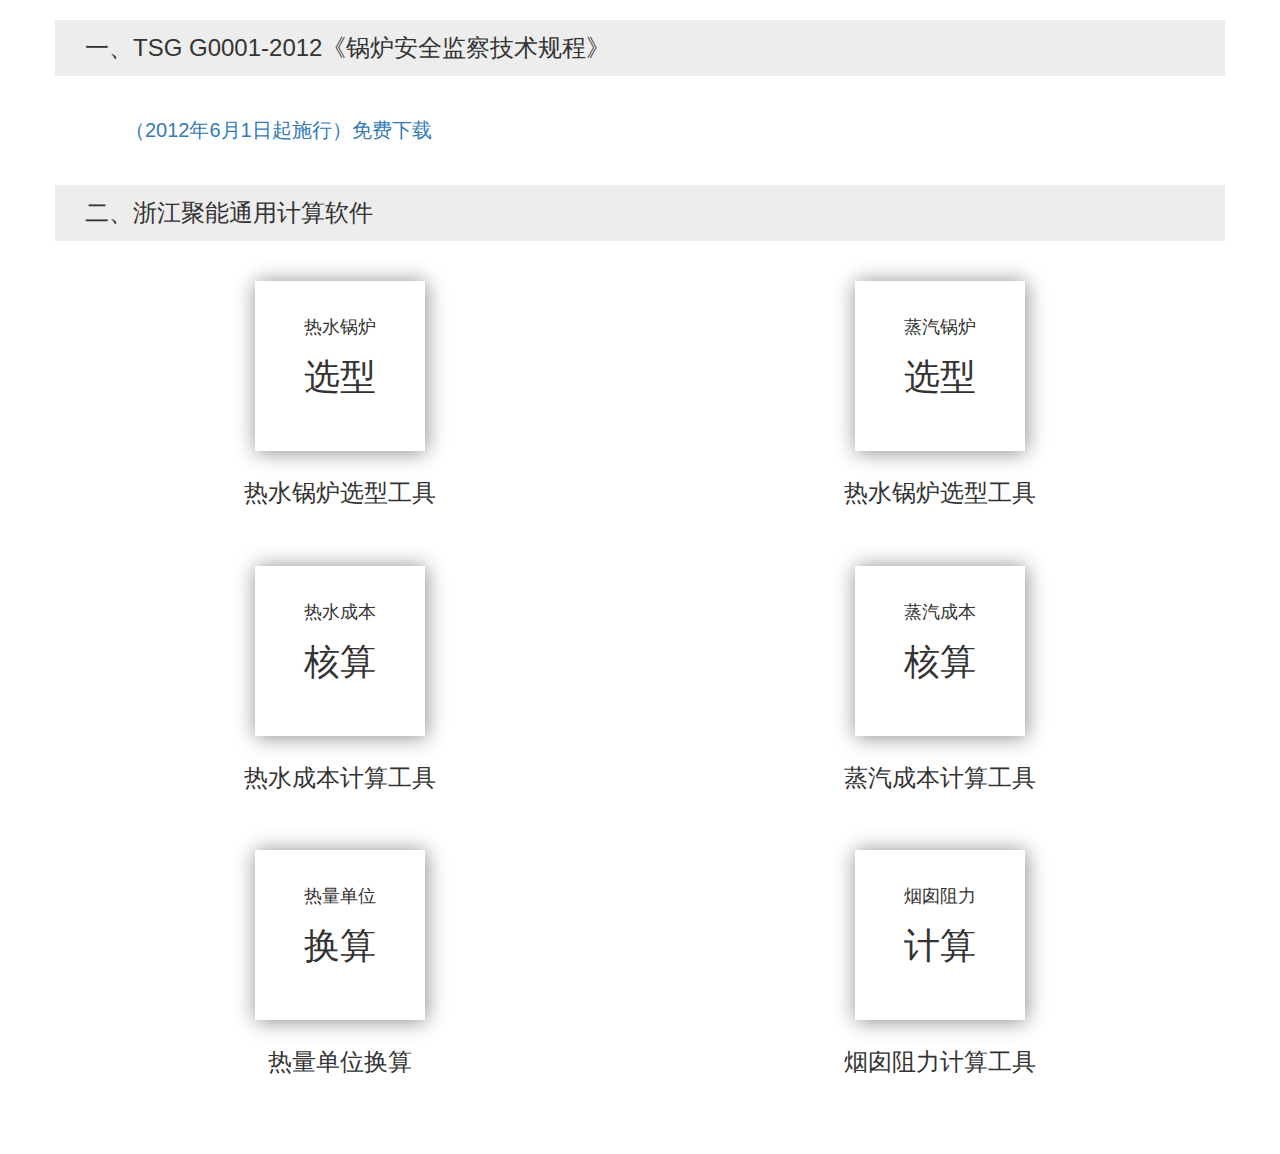
==== commit 1f9e7352: "1" ====
--- a/index.html
+++ b/index.html
@@ -8,305 +8,74 @@
     <link rel="stylesheet" href="./css/style.css">
     <script src="./js/jquery.min.js"></script>
     <script src="./js/bootstrap.min.js"></script>
-    <title>Document</title>
+    <title>选型工具_浙江聚能锅炉制造有限公司</title>
+    <link rel="shortcut icon" href="./LOGO.png">
 </head>
 <body>
-    <div class="tools hidden-xs" id="tools">
+    <div class="tools " id="tools">
         <div class="container">
+            <h2 style="margin-top:20px" class="down-h2">
+                一、TSG G0001-2012《锅炉安全监察技术规程》
+            </h2>
+            <p class="down-h2_p"><a target="_blank" href="https://pan.baidu.com/s/1_JiREsV8EuCL8kXa_cEQiQ">（2012年6月1日起施行）免费下载</a></p>
             <h2 class="down-h2">
-                选型工具</h2>
-            <div class="col-xs-4 col-sm-2">
-                <div class="tool-div">
-                    <a data-target="#tool-1" data-toggle="modal" href="../tool-html/xx_hotboiler.html"><span>热水锅炉</span>
-                        <strong>选型</strong> </a></div>
-            </div>
-            <div class="col-xs-4 col-sm-2">
-                <div class="tool-div">
-                    <a data-target="#tool-2" data-toggle="modal" href="../tool-html/xx_streamboiler.html"><span>蒸汽锅炉</span>
-                        <strong>选型</strong> </a></div>
-            </div>
-            <div class="col-xs-4 col-sm-2">
-                <div class="tool-div">
-                    <a data-target="#tool-3" data-toggle="modal" href="../tool-html/unit.html"><span>热量单位</span>
-                        <strong>换算</strong> </a></div>
-            </div>
-            <div class="col-xs-4 col-sm-2">
-                <div class="tool-div">
-                    <a data-target="#tool-4" data-toggle="modal" href="../tool-html/chimney.html"><span>烟囱阻力</span>
-                        <strong>计算</strong> </a></div>
-            </div>
-            <div class="col-xs-4 col-sm-2">
-                <div class="tool-div">
-                    <a data-target="#tool-5" data-toggle="modal" href="../tool-html/cost_water.html"><span>热水成本</span>
-                        <strong>核算</strong> </a></div>
-            </div>
-            <div class="col-xs-4 col-sm-2">
-                <div class="tool-div">
-                    <a data-target="#tool-6" data-toggle="modal" href="../tool-html/cost_stream.html"><span>蒸汽成本</span>
-                        <strong>核算</strong> </a></div>
-            </div>
-        </div>
-    </div>
-    <div class="down-ep" id="down-ep">
-        <div class="container">
-            <h2 class="down-h2">
-                各地大气污染物排放标准下载</h2>
-            <div class="contact-map">
-                <!-- 中国地图JS、CSS开始 -->
-                <script type="text/javascript" src="./js/raphael-min.js"></script>
-                <script type="text/javascript" src="./js/chinaMapConfig.js"></script>
-                <script type="text/javascript" src="./js/map.js"></script>
-                <script type="text/javascript" src="./js/downEp.js"></script><!-- 中国地图JS、CSS结束 -->
-                <div class="itemCon">
-                    <div class="hidden-xs">
-                        <div id="ChinaMap6" style="position: relative; width: 500px; height: 400px; overflow: hidden;">
-                            <div class="svggroup"><svg height="400" version="1.1" width="500" xmlns="http://www.w3.org/2000/svg"
-                                    style="overflow: hidden; position: relative; left: -0.5px;" viewBox="0 0 565 475">
-                                    <desc style="-webkit-tap-highlight-color: rgba(0, 0, 0, 0);">Created with Raphaël 2.1.0</desc>
-                                    <defs style="-webkit-tap-highlight-color: rgba(0, 0, 0, 0);"></defs>
-                                    <path fill="#aad5ff" stroke="#f9fcfe" d="M464.838,96.639L471.625,95.449L474.479,100.69L478.764,103.785L481.62,102.597H484.00600000000003L488.29100000000005,100.09599999999999L491.38500000000005,103.18999999999998L493.40900000000005,103.54699999999998L498.7660000000001,101.52399999999999L502.57900000000006,103.54699999999998L504.24500000000006,107.83499999999998H507.1020000000001L508.5320000000001,109.73899999999998L512.2210000000001,113.78799999999998L513.6470000000002,112.95499999999998L513.0530000000001,107.83499999999998L515.0790000000001,106.40299999999998L517.9330000000001,112.11899999999997L520.5540000000001,113.19299999999997L523.412,116.40499999999997L525.433,116.04799999999997L526.269,114.62099999999997L530.792,109.50099999999996L532.8140000000001,110.92899999999996L534.244,108.90699999999995L535.6750000000001,111.52599999999995L539.9580000000001,112.95499999999996H542.8180000000001L544.8880000000001,113.04299999999995L543.6500000000001,110.92999999999995L543.0520000000001,104.02399999999994L537.9370000000001,96.04599999999995L540.7920000000001,93.18899999999995L543.4080000000001,88.30599999999995H553.0540000000001L554.839,86.64099999999995L554.2420000000001,82.95099999999995L556.267,79.25999999999995L555.671,77.23599999999995L556.503,73.78499999999995L556.267,56.04299999999995L559.1220000000001,50.327999999999946L555.908,46.635999999999946L556.503,44.37499999999994L555.076,42.35099999999994L551.386,43.779999999999944L547.097,48.663999999999945L542.814,50.68699999999995L538.525,56.63799999999995L527.927,60.32999999999995L523.048,56.63799999999995L523.642,54.37599999999995L521.142,50.68699999999995L519.951,46.87599999999995L515.904,46.63699999999995L508.759,42.94699999999995L505.90000000000003,44.01799999999995L502.57000000000005,42.35099999999995L497.68300000000005,43.18499999999995L493.40000000000003,41.75599999999995L490.77900000000005,38.06599999999995L488.28100000000006,35.20899999999995L487.33000000000004,32.351999999999954L483.99600000000004,28.899999999999956L481.97,25.800999999999956L477.326,19.490999999999957L475.898,15.800999999999958L470.779,9.252999999999957L469.347,5.798999999999957L462.798,2.5829999999999567L458.511,4.011999999999957L454.822,3.1789999999999567L446.486,1.5109999999999568L435.416,5.442999999999957L433.392,7.228999999999957L435.654,10.324999999999957L432.798,17.823999999999955L433.632,18.658999999999956L438.51300000000003,21.754999999999956L441.134,17.46899999999996L445.658,20.32499999999996L445.423,22.34699999999996L447.087,27.46599999999996L449.941,30.68399999999996L455.65799999999996,31.516999999999957L457.32599999999996,29.729999999999958L460.777,29.252999999999957L467.324,23.77699999999996L475.90000000000003,30.086999999999957L473.04200000000003,41.75599999999996L473.636,50.088999999999956V55.207999999999956L471.37600000000003,56.39899999999996L471.13800000000003,69.73399999999995L470.54100000000005,69.25799999999995L468.28100000000006,66.39999999999995H467.08900000000006L466.494,67.47299999999994C466.494,67.47299999999994,457.697,80.51699999999994,459.348,78.06899999999995C461,75.62099999999995,455.897,82.59199999999994,455.897,82.59199999999994L456.254,84.01999999999994L463.399,88.90599999999993L467.325,87.83499999999994L467.924,88.90599999999993L467.09,90.09499999999994L463.40099999999995,91.76199999999994L463.042,94.97599999999994L464.838,96.639Z"
-                                        stroke-width="1" stroke-linejoin="round" style="-webkit-tap-highlight-color: rgba(0, 0, 0, 0); cursor: pointer; stroke-linejoin: round;"></path>
-                                    <path fill="#aad5ff" stroke="#f9fcfe" d="M544.896,113.042L542.8259999999999,112.95400000000001H539.968L535.683,111.52300000000001L534.253,108.90400000000001L532.822,110.92800000000001L530.8,109.50000000000001L526.2769999999999,114.62000000000002L525.443,116.04700000000003L523.4209999999999,116.40400000000002L520.5619999999999,113.19000000000003L517.9409999999999,112.11800000000002L515.0869999999999,106.40300000000002L513.0599999999998,107.83400000000002L513.6539999999999,112.95400000000002L512.2279999999998,113.78700000000002L508.5389999999998,109.73700000000002L507.1069999999998,107.83400000000002H504.2529999999998L502.5869999999998,103.54600000000002L498.77399999999983,101.52300000000002L493.41999999999985,103.54600000000002L491.39499999999987,103.18900000000002L488.29699999999985,100.09500000000003L484.01199999999983,102.59500000000003H481.62899999999985L478.7719999999998,103.78600000000003L474.4869999999998,100.69000000000003L471.6329999999998,95.45000000000003L464.84599999999983,96.63900000000004L462.22499999999985,99.73800000000004L461.98699999999985,103.18800000000005L454.48499999999984,101.16500000000005L453.41099999999983,103.54600000000005L454.01199999999983,105.21300000000005L457.9399999999998,108.07200000000005V112.11800000000005L458.5339999999998,116.04700000000005L460.7989999999998,119.50300000000006L461.1549999999998,122.59800000000006L462.8209999999998,123.78900000000006L468.5379999999998,118.31000000000006L474.49099999999976,125.81200000000005V130.10000000000005L477.7039999999998,131.76700000000005L477.9419999999998,130.33600000000004L482.82699999999977,131.76700000000005L486.2779999999998,135.81300000000005L487.9439999999998,134.02900000000005L488.3009999999998,132.95500000000004L496.5179999999998,144.03000000000003L497.1119999999998,148.31600000000003L501.6389999999998,153.55500000000004L502.23099999999977,158.31600000000003L506.28199999999975,155.81700000000004L509.9709999999998,145.21900000000002L511.6409999999998,144.62400000000002L515.6879999999998,146.88700000000003L522.2369999999997,146.05300000000003L524.4969999999997,144.02900000000002L521.4049999999997,139.26600000000002L522.2369999999997,138.07500000000002C522.2369999999997,138.07500000000002,530.0769999999998,135.46400000000003,528.3089999999997,136.05300000000003C526.5429999999998,136.64100000000002,530.8089999999997,131.17000000000002,530.8089999999997,131.17000000000002L534.0239999999998,129.74200000000002L534.2619999999998,124.97600000000001L535.0939999999998,121.76400000000001L536.8789999999998,121.168L538.5469999999998,122.95700000000001L540.2149999999998,124.38300000000001L544.5019999999998,118.668L545.6899999999998,114.38000000000001L544.896,113.042Z"
-                                        stroke-width="1" stroke-linejoin="round" style="-webkit-tap-highlight-color: rgba(0, 0, 0, 0); cursor: pointer; stroke-linejoin: round;"></path>
-                                    <path fill="#aad5ff" stroke="#f9fcfe" d="M491.15,173.2L497.933,163.19799999999998L502.21999999999997,158.31699999999998L501.62499999999994,153.55399999999997L497.10099999999994,148.31499999999997L496.50699999999995,144.02899999999997L488.29099999999994,132.95399999999998L487.93299999999994,134.028L486.26699999999994,135.814L482.81399999999996,131.76399999999998L477.931,130.33499999999998L477.695,131.76399999999998V134.028L475.673,136.04999999999998L471.626,140.1H467.1L465.434,142.956H463.64500000000004L460.55100000000004,146.052H458.76400000000007L455.0730000000001,149.743L452.8110000000001,150.339L447.93000000000006,157.839L444.83400000000006,153.195L441.3810000000001,150.933L439.7150000000001,152.6L441.6180000000001,162.602L439.9520000000001,166.055L438.2840000000001,171.175L443.0470000000001,174.39000000000001L445.66800000000006,174.62800000000001L449.11800000000005,179.50900000000001L451.61800000000005,178.08C451.61800000000005,178.08,454.4750000000001,175.199,455.66800000000006,173.198C456.86000000000007,171.196,459.71700000000004,166.41,459.71700000000004,166.41L466.504,164.981L470.791,169.267L467.692,176.054L463.64300000000003,182.365L467.331,184.985L467.098,188.08300000000003L464.241,190.93800000000002L464.83799999999997,192.12800000000001L469.71899999999994,189.50900000000001L476.8619999999999,180.102L487.6979999999999,174.03L491.15,173.2Z"
-                                        stroke-width="1" stroke-linejoin="round" style="-webkit-tap-highlight-color: rgba(0, 0, 0, 0); cursor: pointer; stroke-linejoin: round;"></path>
-                                    <path fill="#aad5ff" stroke="#f9fcfe" d="M413.04,235.229L413.39700000000005,233.80300000000003L411.61400000000003,230.35000000000002L418.516,217.85000000000002C418.516,217.85000000000002,427.24100000000004,209.95000000000002,424.829,212.13200000000003C422.418,214.31700000000004,429.35200000000003,210.94400000000005,429.35200000000003,210.94400000000005L433.62,205.52100000000004L431.973,204.39600000000004L430.413,200.48900000000003L427.094,201.77500000000003L421.615,200.34700000000004L421.378,198.91900000000004L421.14,189.74900000000005L424.83,188.08200000000005L424.411,186.51900000000006L424.234,186.41500000000005L425.044,182.85800000000006L419.95,184.98600000000005L420.782,186.89100000000005L420.96,188.31500000000005L421.14,189.74800000000005L418.28299999999996,190.93800000000005L416.49799999999993,192.60500000000005L412.8059999999999,191.53400000000005L407.92499999999995,192.36800000000005L407.09299999999996,190.10400000000004L407.68699999999995,185.81700000000004L411.37999999999994,181.53100000000003L412.21099999999996,176.65100000000004L415.90199999999993,172.96000000000004L422.5679999999999,176.41400000000004H424.23599999999993L425.42499999999995,181.17600000000004L427.3299999999999,182.12600000000003L428.2829999999999,185.22600000000003L427.9269999999999,187.25000000000003L431.97399999999993,190.10400000000004L432.5679999999999,192.36800000000005L435.90599999999995,193.79600000000005L444.23799999999994,189.27300000000005V186.65200000000004L449.1209999999999,179.50900000000004L445.67099999999994,174.62800000000004L443.04999999999995,174.39000000000004L438.287,171.17200000000005L439.955,166.05400000000006L432.568,165.45900000000006L429.35499999999996,160.69400000000007L429.712,158.07500000000007L423.402,151.16900000000007L419.351,153.19500000000008L415.9,156.64700000000008L417.09099999999995,159.26700000000008L416.25699999999995,160.93400000000008L411.37499999999994,161.17100000000008L409.11099999999993,163.19300000000007L407.08899999999994,162.35800000000006L405.0679999999999,164.38400000000007L400.54099999999994,167.83700000000007L398.51699999999994,166.40700000000007V161.76300000000006L396.85099999999994,160.93100000000007L394.2319999999999,162.12000000000006L391.1359999999999,168.66700000000006L389.9469999999999,174.97800000000007L393.6359999999999,181.16800000000006L396.8509999999999,184.02600000000007V189.26600000000008L398.7549999999999,193.55200000000008L397.9209999999999,198.3160000000001L393.03699999999986,201.52900000000008L390.7769999999999,208.9110000000001L394.82599999999985,213.5560000000001L397.6829999999999,219.2730000000001L395.89799999999985,222.1300000000001L395.4209999999999,226.0580000000001L393.6339999999999,228.6770000000001L392.7999999999999,231.53600000000012L395.4209999999999,234.9820000000001L406.8509999999999,236.41300000000012L411.3749999999999,234.62600000000012L413.04,235.229Z"
-                                        stroke-width="1" stroke-linejoin="round" style="-webkit-tap-highlight-color: rgba(0, 0, 0, 0); cursor: pointer; stroke-linejoin: round;"></path>
-                                    <path fill="#aad5ff" stroke="#f9fcfe" d="M425.661,252.611L426.258,249.755L428.758,248.686L433.40299999999996,252.613H434.83599999999996L439.11999999999995,252.137L441.61999999999995,250.115L445.0729999999999,252.971L446.5019999999999,250.351L446.8579999999999,248.921L449.7149999999999,247.254L450.5489999999999,243.804L453.4029999999999,243.209L461.3829999999999,229.755L459.95399999999995,227.49099999999999L461.3829999999999,226.064L463.0489999999999,226.659L465.66799999999995,225.23L467.09999999999997,222.136L473.645,216.063L478.76599999999996,214.397L481.14699999999993,212.131L480.55499999999995,207.251L477.09799999999996,206.89600000000002L469.35999999999996,207.848L464.00399999999996,205.228L460.78799999999995,205.824L452.811,216.06300000000002L450.549,217.49200000000002L445.43199999999996,215.229L445.073,212.61L444.00399999999996,208.08700000000002L441.145,206.418L436.502,207.491L433.62,205.52L429.354,210.943L424.83099999999996,212.131C424.83099999999996,212.131,416.31699999999995,219.929,418.518,217.849C420.719,215.768,411.616,230.349,411.616,230.349L413.399,233.79899999999998L413.042,235.23V236.896L413.99899999999997,238.325L416.26,236.65599999999998L419.95,235.82199999999997L409.948,246.896V249.517L411.971,250.113L416.495,254.043L423.641,253.208L425.661,252.611Z"
-                                        stroke-width="1" stroke-linejoin="round" style="-webkit-tap-highlight-color: rgba(0, 0, 0, 0); cursor: pointer; stroke-linejoin: round;"></path>
-                                    <path fill="#aad5ff" stroke="#f9fcfe" d="M483.646,282.616L482.22,286.902L480.322,289.15299999999996L477.097,292.977L472.21799999999996,292.142L468.289,289.759L465.906,290.949L457.335,290.117L457.097,286.663L452.81,283.807L451.382,281.189L453.402,278.925V277.26V274.993L458.52299999999997,274.399L458.763,272.376L457.097,270.113L454.476,269.758L452.81,272.61199999999997L448.523,271.78099999999995L447.33500000000004,269.518L444.478,267.852L445.433,261.77799999999996L444.835,260.70599999999996L441.976,261.18499999999995L439.955,259.518L434.837,258.089L431.976,255.232L425.669,252.611L426.26099999999997,249.755L428.76099999999997,248.686L433.40599999999995,252.613H434.83899999999994L439.12299999999993,252.137L441.62299999999993,250.115L445.0759999999999,252.971L446.50299999999993,250.351L446.86099999999993,248.921L449.71799999999996,247.254L450.55199999999996,243.804L453.40599999999995,243.207L460.554,248.088C460.554,248.088,463.919,248.84199999999998,465.671,250.113C467.425,251.384,475.437,266.426,475.437,266.426L475.08,268.092L481.628,271.187L483.412,274.046L486.51099999999997,275.47499999999997L487.93899999999996,278.33L485.91599999999994,279.281L482.58199999999994,278.093H477.93699999999995L473.65,276.661L471.984,278.093L475.916,279.281L479.729,280.95L483.646,282.616Z"
-                                        stroke-width="1" stroke-linejoin="round" style="-webkit-tap-highlight-color: rgba(0, 0, 0, 0); cursor: pointer; stroke-linejoin: round;"></path>
-                                    <path fill="#aad5ff" stroke="#f9fcfe" d="M483.793,336.063L477.338,338.339L473.64500000000004,334.649L471.14700000000005,337.864H467.09800000000007L465.4320000000001,334.40999999999997L463.40900000000005,329.292L459.71700000000004,328.69599999999997L455.67,321.195L453.051,317.505L454.954,315.687L455.67,315.002C455.67,315.002,461.911,306.16200000000003,459.956,308.932C458.002,311.701,459.71700000000004,304.05,459.71700000000004,304.05L461.14700000000005,302.144L464.48300000000006,301.55L465.4340000000001,300.12L464.24500000000006,297.857L465.91100000000006,295.475V290.951L468.2950000000001,289.762L472.22300000000007,292.144L477.1020000000001,292.979L480.3270000000001,289.155L484.3250000000001,292.48699999999997L482.5810000000001,293.811L480.56000000000006,296.907L477.3430000000001,297.859L476.26900000000006,298.692L479.3670000000001,300.358L485.08200000000005,297.859L494.48800000000006,301.78799999999995L495.44100000000003,309.76699999999994H491.632L491.392,312.14899999999994L493.416,315.48099999999994L491.632,317.50499999999994L493.654,320.71899999999994L490.558,324.40899999999993L489.128,322.62199999999996L484.484,334.40999999999997L483.793,336.063Z"
-                                        stroke-width="1" stroke-linejoin="round" style="-webkit-tap-highlight-color: rgba(0, 0, 0, 0); cursor: pointer; stroke-linejoin: round;"></path>
-                                    <path fill="#aad5ff" stroke="#f9fcfe" d="M423.637,253.208L425.661,252.611L431.973,255.232C431.973,255.232,433.741,257.531,434.834,258.088C435.926,258.64500000000004,439.952,259.51800000000003,439.952,259.51800000000003L441.973,261.185L444.831,260.706L445.43,261.778L444.473,267.85200000000003L447.331,269.51800000000003L448.52000000000004,271.781L452.807,272.612L454.473,269.75800000000004L457.094,270.11400000000003L458.76,272.379L458.52,274.40000000000003L453.399,274.99600000000004V277.26000000000005V278.92500000000007L451.378,281.19000000000005L452.808,283.80800000000005L457.09499999999997,286.66400000000004L457.332,290.11800000000005L465.904,290.95000000000005V295.475L464.238,297.856L465.429,300.11899999999997L464.47799999999995,301.549L461.13999999999993,302.143L459.71199999999993,304.049L459.94699999999995,308.931L455.6619999999999,315.003L454.94699999999995,315.686L452.566,313.575H446.5L444.002,310.71999999999997L439.118,315.481L437.332,314.647L439.358,310.957L439.118,309.769L437.332,309.29L431.614,312.389L426.258,302.148L427.924,298.934L427.32899999999995,297.863L424.47099999999995,296.911L419.71099999999996,294.053L421.614,290.125L424.469,288.695L425.067,285.481L423.997,279.765L423.401,279.286L420.545,282.146C420.545,282.146,414.567,277.499,416.25800000000004,278.69300000000004C417.94800000000004,279.88500000000005,413.04100000000005,274.64400000000006,413.04100000000005,274.64400000000006L416.25800000000004,272.38300000000004L417.09200000000004,268.333L419.11300000000006,266.90200000000004L418.75900000000007,261.54300000000006L420.1890000000001,260.3550000000001L422.8080000000001,262.14200000000005L424.4720000000001,264.40200000000004L427.92500000000007,262.14200000000005L429.1170000000001,260.708L428.51900000000006,258.091L424.4700000000001,255.828L423.637,253.208Z"
-                                        stroke-width="1" stroke-linejoin="round" style="-webkit-tap-highlight-color: rgba(0, 0, 0, 0); cursor: pointer; stroke-linejoin: round;"></path>
-                                    <path fill="#aad5ff" stroke="#f9fcfe" d="M371.131,276.068L380.53599999999994,284.404L388.27799999999996,286.069L395.42199999999997,284.997L397.68399999999997,286.069L400.18399999999997,284.639L401.967,286.426L402.801,289.282L406.256,291.18699999999995H410.78L414.231,294.044L417.329,292.616L419.711,294.044L421.61400000000003,290.115L424.46900000000005,288.685L425.06700000000006,285.469L423.99700000000007,279.754L423.40100000000007,279.27500000000003L420.5450000000001,282.13500000000005L416.2580000000001,278.6820000000001L413.0400000000001,274.6330000000001L416.2580000000001,272.3700000000001L417.0920000000001,268.3220000000001L419.1130000000001,266.89100000000013L418.7590000000001,261.53200000000015L420.18900000000014,260.34400000000016L422.80800000000016,262.13100000000014L424.47200000000015,264.39100000000013L427.92700000000013,262.13100000000014L429.11700000000013,260.6970000000001L428.5190000000001,258.0800000000001L424.47000000000014,255.8170000000001L423.63600000000014,253.1980000000001L416.49400000000014,254.0330000000001L411.97000000000014,250.1030000000001L409.9490000000001,249.5070000000001V246.88600000000008L419.9490000000001,235.81200000000007L416.2590000000001,236.64600000000007L413.9980000000001,238.31500000000008L413.0410000000001,236.88600000000008V235.22000000000008L411.3780000000001,234.6200000000001L406.8530000000001,236.4050000000001L395.4230000000001,234.9770000000001L394.82600000000014,244.38500000000008C394.82600000000014,244.38500000000008,388.22200000000015,249.5540000000001,389.34700000000015,248.67200000000008C390.47600000000017,247.7880000000001,381.9660000000001,250.10100000000008,381.9660000000001,250.10100000000008L371.60700000000014,257.2430000000001L363.39200000000017,259.5070000000001V260.9370000000001L371.13000000000017,272.6030000000001L371.131,276.068L371.131,276.068Z"
-                                        stroke-width="1" stroke-linejoin="round" style="-webkit-tap-highlight-color: rgba(0, 0, 0, 0); cursor: pointer; stroke-linejoin: round;"></path>
-                                    <path fill="#aad5ff" stroke="#f9fcfe" d="M363.393,259.519L371.60999999999996,257.254L381.967,250.11200000000002L389.34799999999996,248.681L394.82499999999993,244.394L395.4239999999999,234.989L392.80099999999993,231.54L393.63699999999994,228.684L395.4239999999999,226.065L395.9009999999999,222.136L397.6859999999999,219.27599999999998L394.82699999999994,213.563L390.7799999999999,208.91799999999998L393.0419999999999,201.53499999999997L397.92799999999994,198.32299999999998L398.7579999999999,193.558L396.8539999999999,189.272V184.03L393.63899999999995,181.176L386.2579999999999,184.98499999999999L385.06699999999995,183.796L381.13699999999994,186.65099999999998L377.9239999999999,186.41599999999997L371.6119999999999,195.46399999999997H369.7059999999999L366.2539999999999,198.32199999999997L366.49099999999993,202.36799999999997L364.8209999999999,205.81999999999996L364.2269999999999,210.34499999999997L361.1309999999999,215.22899999999998L364.4649999999999,222.134L363.3949999999999,226.063L360.7759999999999,230.349C360.7759999999999,230.349,364.9219999999999,249.345,364.4649999999999,247.25199999999998S361.9669999999999,256.06199999999995,361.9669999999999,256.06199999999995L363.393,259.519Z"
-                                        stroke-width="1" stroke-linejoin="round" style="-webkit-tap-highlight-color: rgba(0, 0, 0, 0); cursor: pointer; stroke-linejoin: round;"></path>
-                                    <path fill="#aad5ff" stroke="#f9fcfe" d="M363.393,259.519L361.965,256.065L364.46299999999997,247.255L360.77399999999994,230.352C360.77399999999994,230.352,364.03599999999994,224.57500000000002,363.393,226.066C362.74699999999996,227.556,364.46299999999997,222.137,364.46299999999997,222.137L361.12899999999996,215.232L364.22499999999997,210.348L364.81899999999996,205.823L366.489,202.371L366.251,198.32500000000002L364.81899999999996,197.251L362.55899999999997,199.75300000000001L356.48699999999997,200.109L353.39099999999996,204.63500000000002L353.62699999999995,207.25500000000002L353.03399999999993,208.92000000000002L350.5319999999999,209.75400000000002L341.1259999999999,223.20800000000003L339.9359999999999,222.372L337.3189999999999,221.77800000000002L331.9599999999999,222.13700000000003L330.17099999999994,224.63600000000002L329.93799999999993,230.11400000000003L330.77199999999993,231.78100000000003L339.93799999999993,236.41800000000003L344.8209999999999,239.51700000000002L345.6529999999999,242.372L343.0339999999999,246.06300000000002L344.46499999999986,250.34900000000002L343.6299999999999,252.37L336.8459999999999,252.97L335.4129999999999,253.805L335.8909999999999,254.993V256.897L330.5359999999999,257.493L327.6799999999999,256.065H323.9889999999999L323.3929999999999,256.897L323.9889999999999,258.923L322.19999999999993,260.945L321.60799999999995,263.206L325.05899999999997,266.067L322.55899999999997,271.184L323.63,273.80300000000005L323.393,274.994H319.34099999999995L316.48699999999997,276.423L318.74899999999997,279.521L317.31899999999996,283.569L319.70199999999994,284.047L319.93999999999994,286.66400000000004L321.96099999999996,286.90100000000007L329.347,285.47400000000005L330.777,286.06700000000006L331.131,288.09200000000004L334.22999999999996,288.927L340.777,292.14300000000003L344.467,290.709L352.56399999999996,293.56600000000003L354.22999999999996,295.826L358.28099999999995,294.997L357.68499999999995,290.709L356.85099999999994,289.51800000000003L357.68499999999995,286.067L361.97099999999995,284.046L363.03899999999993,282.378L360.77899999999994,281.541L358.27899999999994,280.948L355.6599999999999,278.328L356.84899999999993,277.26H365.41999999999996H367.328L368.517,278.09L371.133,276.068V272.614L363.39599999999996,260.94599999999997L363.393,259.519L363.393,259.519Z"
-                                        stroke-width="1" stroke-linejoin="round" style="-webkit-tap-highlight-color: rgba(0, 0, 0, 0); cursor: pointer; stroke-linejoin: round;"></path>
-                                    <path fill="#aad5ff" stroke="#f9fcfe" d="M196.462,200.108L195.03199999999998,183.558L195.868,180.105L200.74699999999999,177.843C200.74699999999999,177.843,205.956,172.813,207.64999999999998,172.12599999999998C209.34599999999998,171.43999999999997,218.24999999999997,167.84099999999998,218.24999999999997,167.84099999999998L222.53499999999997,165.81599999999997V161.76899999999998L224.43999999999997,159.50699999999998L226.22799999999998,159.74399999999997L233.37199999999999,160.93599999999998L233.01399999999998,164.03099999999998L234.444,168.91099999999997L233.60999999999999,176.88899999999998L239.682,185.81799999999998L242.779,187.844L247.662,184.03199999999998H257.899L260.522,184.98499999999999L261.95099999999996,187.249L260.758,189.748L255.04399999999998,194.393L255.641,196.654L262.19,201.536H264.808L265.642,202.606L265.046,204.631L269.096,207.848L278.5,209.27700000000002L283.025,208.08700000000002L288.743,202.36800000000002L295.646,202.96600000000004L298.50100000000003,207.25300000000004L296.83700000000005,211.18200000000004L297.31200000000007,213.56400000000005L293.6240000000001,215.82700000000006L291.9560000000001,217.85100000000006L292.5520000000001,222.61400000000006L299.0970000000001,227.26000000000005L301.9720000000001,226.60700000000006L309.6970000000001,236.06500000000005L311.3650000000001,243.21000000000006L310.5310000000001,246.66100000000006L315.88800000000015,249.52000000000007V251.78000000000006L320.77100000000013,252.97200000000007H322.1970000000001V248.92200000000005L325.8900000000001,248.32700000000006L326.8410000000001,243.56400000000005L324.2220000000001,241.53800000000004L322.1970000000001,239.51700000000005L323.0310000000001,230.35100000000006L325.05400000000014,229.28000000000006L328.5070000000001,230.71000000000006L329.93900000000014,230.11200000000005L330.77300000000014,231.77900000000005L339.93900000000014,236.41800000000006L344.8220000000001,239.51800000000006L345.6540000000001,242.37400000000005L343.0350000000001,246.06500000000005L344.46600000000007,250.35000000000005L343.63200000000006,252.37100000000004L336.84700000000004,252.97100000000003L335.41400000000004,253.80400000000003L335.89200000000005,254.99500000000003V256.898L330.53700000000003,257.492L327.68100000000004,256.064H323.99000000000007L323.39400000000006,256.898L323.99000000000007,258.922L322.2010000000001,260.94500000000005L321.6090000000001,263.20700000000005L325.0580000000001,266.0640000000001L322.5600000000001,271.1830000000001L323.6320000000001,273.8050000000001L323.3940000000001,274.9930000000001H319.34300000000013L316.48900000000015,276.4280000000001L318.74900000000014,279.5190000000001L317.32100000000014,283.5700000000001L313.03400000000016,284.6400000000001L313.3910000000002,286.6630000000001L312.20200000000017,288.0910000000001L304.8190000000002,287.4950000000001L301.9650000000002,285.4740000000001L301.3640000000002,280.9490000000001L299.7000000000002,279.28000000000014L297.0800000000002,280.9490000000001L292.5570000000002,276.4280000000001L289.1020000000002,274.0430000000001L288.7480000000002,270.70800000000014L287.6740000000002,268.0890000000001H285.8870000000002L278.7430000000002,271.1850000000001L279.0990000000002,274.6390000000001H276.4810000000002L272.19400000000024,270.3510000000001L267.66900000000027,269.7580000000001L265.88300000000027,267.25900000000007L267.31400000000025,264.39900000000006L269.93100000000027,266.89900000000006L273.02800000000025,267.85300000000007L275.64800000000025,265.8280000000001V260.9470000000001L278.5050000000003,258.3270000000001L280.77000000000027,256.06400000000014L279.6970000000003,253.20800000000014L285.4130000000003,248.68600000000015L286.2450000000003,241.53900000000016L283.62600000000026,237.85100000000017L282.1970000000003,231.78000000000017L275.0530000000003,222.37500000000017L271.3610000000003,223.80600000000018L266.2430000000003,219.28200000000018L259.3360000000003,214.99500000000018L256.4800000000003,208.09000000000017L251.1210000000003,210.11300000000017L241.1220000000003,203.80400000000017L236.2390000000003,206.4200000000002L228.73800000000028,205.2320000000002L223.02400000000029,208.6840000000002L219.33300000000028,208.9210000000002L213.61800000000028,205.4700000000002L209.68800000000027,203.2050000000002L196.462,200.108Z"
-                                        stroke-width="1" stroke-linejoin="round" style="-webkit-tap-highlight-color: rgba(0, 0, 0, 0); cursor: pointer; stroke-linejoin: round;"></path>
-                                    <path fill="#aad5ff" stroke="#f9fcfe" d="M356.486,329.29L358.27299999999997,325.242L363.39199999999994,320.95500000000004L368.2729999999999,322.98100000000005L371.3689999999999,320.95500000000004L368.74799999999993,317.862L370.1769999999999,316.42900000000003L383.3959999999999,317.26500000000004L387.9209999999999,320.362L390.1849999999999,321.78700000000003L393.6359999999999,319.52700000000004L396.25499999999994,318.694L396.85099999999994,321.78700000000003H398.75499999999994L400.18499999999995,319.766L403.04099999999994,316.906L404.4719999999999,318.933V322.98199999999997L405.6619999999999,324.64899999999994L408.28099999999995,325.24299999999994L411.13599999999997,322.38899999999995L415.42299999999994,320.95599999999996L423.40199999999993,313.57499999999993L427.0929999999999,313.8109999999999L431.6149999999999,312.3829999999999L426.2569999999999,302.1429999999999L427.9249999999999,298.9289999999999L427.3319999999999,297.8579999999999L424.46999999999986,296.9059999999999L419.70899999999983,294.0479999999999L417.32799999999986,292.62099999999987L414.22999999999985,294.0479999999999L410.7789999999998,291.1939999999999H406.2549999999998L402.79999999999984,289.2869999999999L401.96999999999986,286.4309999999999L400.1829999999999,284.6449999999999L397.6829999999999,286.0729999999999L395.421,285C395.421,285,385.912,285.927,388.275,286.071C390.638,286.21700000000004,380.539,284.40500000000003,380.539,284.40500000000003L371.132,276.071L368.513,278.09400000000005L367.325,277.26300000000003H365.418H356.846L355.657,278.331L358.276,280.951L360.776,281.54400000000004L363.036,282.38100000000003L361.969,284.04900000000004L357.682,286.07000000000005L356.848,289.5210000000001L357.682,290.71200000000005L358.278,295.00000000000006L360.778,295.23800000000006L363.39700000000005,298.69000000000005L364.46700000000004,305.23800000000006L363.63500000000005,307.50000000000006L361.96900000000005,306.90600000000006L357.08600000000007,310.7180000000001L348.75000000000006,312.14700000000005L346.48900000000003,314.41L348.27200000000005,316.672L348.51200000000006,321.55400000000003L350.77400000000006,322.15200000000004L356.486,329.29Z"
-                                        stroke-width="1" stroke-linejoin="round" style="-webkit-tap-highlight-color: rgba(0, 0, 0, 0); cursor: pointer; stroke-linejoin: round;"></path>
-                                    <path fill="#aad5ff" stroke="#f9fcfe" d="M408.279,325.242L411.615,331.791L411.97,335.243L410.185,338.697L407.683,340.721L407.089,346.909L407.921,347.864L409.351,347.268L410.185,347.864V351.791L411.97,356.438L413.99600000000004,357.269L414.23,364.058L413.03700000000003,368.7L414.23,370.721L416.49600000000004,372.986L421.97,371.557L423.04100000000005,373.579L421.37600000000003,375.842L418.51700000000005,380.12899999999996V381.19899999999996L420.18700000000007,382.39099999999996L431.6170000000001,377.866L435.6640000000001,380.12899999999996L436.8550000000001,378.93899999999996L435.6640000000001,376.43999999999994L435.9450000000001,374.77699999999993L437.6870000000001,364.4119999999999L439.35700000000014,361.7919999999999L440.18900000000014,358.93799999999993L442.2140000000001,354.65199999999993L441.1420000000001,352.9839999999999L441.3800000000001,349.29299999999995L446.2610000000001,343.8179999999999L445.90600000000006,340.12699999999995L449.1190000000001,334.64899999999994L452.2140000000001,335.48299999999995L458.5250000000001,330.95899999999995L459.7180000000001,328.69599999999997L455.6690000000001,321.195L453.05000000000007,317.505L454.9510000000001,315.687L452.5700000000001,313.576H446.5L444,310.721L439.116,315.483L437.332,314.648L439.356,310.958L439.116,309.77000000000004L437.332,309.29100000000005L431.616,312.39000000000004L427.092,313.819L423.40299999999996,313.581C423.40299999999996,313.581,413.69399999999996,323.25,415.424,320.962C417.155,318.675,411.137,322.395,411.137,322.395L408.279,325.242Z"
-                                        stroke-width="1" stroke-linejoin="round" style="-webkit-tap-highlight-color: rgba(0, 0, 0, 0); cursor: pointer; stroke-linejoin: round;"></path>
-                                    <path fill="#aad5ff" stroke="#f9fcfe" d="M435.945,374.779C435.945,374.779,438.82599999999996,362.271,437.687,364.414C436.55,366.558,439.35900000000004,361.794,439.35900000000004,361.794L440.189,358.94L442.21200000000005,354.654L441.14000000000004,352.986L441.38000000000005,349.295L446.2610000000001,343.82L445.90400000000005,340.129L449.119,334.651L452.21400000000006,335.485L458.52500000000003,330.961L459.718,328.701L463.408,329.29400000000004L465.433,334.41200000000003L467.099,337.86600000000004H471.146L473.644,334.65100000000007L477.337,338.34100000000007L483.791,336.06500000000005L479.722,345.84100000000007L477.337,344.64900000000006L475.671,345.48400000000004L475.433,346.43800000000005L477.695,348.939L477.097,357.868L477.695,360.727L477.097,361.561L474.47999999999996,360.962L472.81199999999995,362.62899999999996L474.00299999999993,365.013L470.78899999999993,368.108L471.38399999999996,369.297L468.287,370.96200000000005L468.765,373.22600000000006L467.693,374.41700000000003H463.40799999999996L461.14399999999995,376.442L460.7869999999999,377.274L462.80999999999995,378.702L460.54999999999995,382.154L457.691,385.84499999999997L456.50199999999995,385.489L453.40199999999993,388.705L449.9549999999999,381.203L446.8569999999999,377.274L444.8339999999999,377.514L443.4039999999999,376.442L435.945,374.779Z"
-                                        stroke-width="1" stroke-linejoin="round" style="-webkit-tap-highlight-color: rgba(0, 0, 0, 0); cursor: pointer; stroke-linejoin: round;"></path>
-                                    <path fill="#aad5ff" stroke="#f9fcfe" d="M408.279,325.242L405.65999999999997,324.648L404.472,322.98100000000005V318.93100000000004L403.042,316.90500000000003L400.18499999999995,319.76500000000004L398.75499999999994,321.78800000000007H396.85099999999994L396.25699999999995,318.69200000000006L393.63599999999997,319.5250000000001L390.18499999999995,321.78800000000007L387.92099999999994,320.36000000000007C387.92099999999994,320.36000000000007,385.25499999999994,317.83900000000006,383.39599999999996,317.2630000000001C381.53899999999993,316.68700000000007,370.179,316.4310000000001,370.179,316.4310000000001L368.74899999999997,317.86000000000007L371.36899999999997,320.9530000000001L368.27299999999997,322.9790000000001L363.39,320.9530000000001L358.27299999999997,325.24000000000007L356.486,329.2900000000001C356.486,329.2900000000001,356.296,335.76900000000006,356.843,338.69500000000005C357.394,341.62100000000004,359.343,348.69700000000006,359.343,348.69700000000006L353.62600000000003,355.00700000000006L354.22200000000004,355.8400000000001L359.343,354.4120000000001L361.12800000000004,356.67500000000007L359.69900000000007,363.8190000000001L362.5560000000001,368.94000000000005L365.4120000000001,369.77200000000005L368.2690000000001,365.84100000000007L369.6990000000001,368.94000000000005L370.53300000000013,368.70200000000006L375.05600000000015,364.41400000000004L376.2470000000001,364.65400000000005L378.26800000000014,363.5810000000001L381.9610000000001,364.65400000000005V368.70200000000006L384.8170000000001,369.2970000000001L383.9850000000001,373.22600000000006L381.36200000000014,377.5160000000001L380.17400000000015,381.20400000000006H381.36200000000014L384.46500000000015,378.3500000000001L387.08200000000016,384.0630000000001L389.1030000000002,382.6330000000001H391.3670000000002L393.63000000000017,380.9670000000001V377.5170000000001L394.81800000000015,376.4450000000001L397.67700000000013,376.6800000000001L402.55600000000015,378.94400000000013L403.39000000000016,377.27700000000016L402.20200000000017,375.25400000000013L402.55600000000015,373.82500000000016L405.65400000000017,371.20600000000013L411.1320000000002,372.6340000000001L414.2280000000002,370.7280000000001L413.0350000000002,368.7070000000001L414.2280000000002,364.0650000000001L413.9940000000002,357.2760000000001L411.9680000000002,356.4450000000001L410.18300000000016,351.7980000000001V347.8710000000001L409.34900000000016,347.2750000000001L407.91900000000015,347.8710000000001L407.08700000000016,346.9160000000001L407.68100000000015,340.7280000000001L410.18300000000016,338.7040000000001L411.9680000000002,335.2500000000001L411.61300000000017,331.7980000000001L408.279,325.242Z"
-                                        stroke-width="1" stroke-linejoin="round" style="-webkit-tap-highlight-color: rgba(0, 0, 0, 0); cursor: pointer; stroke-linejoin: round;"></path>
-                                    <path fill="#aad5ff" stroke="#f9fcfe" d="M313.622,349.296L311.956,354.057L309.1,355.00800000000004L302.78700000000003,354.057L301.357,355.486L297.90400000000005,354.416L294.81000000000006,358.702L296.23800000000006,360.132V362.988L297.66900000000004,365.489L303.97800000000007,363.58299999999997L305.8860000000001,365.24999999999994L303.0270000000001,377.27699999999993L306.8370000000001,380.96599999999995L305.6490000000001,387.87299999999993L309.3370000000001,388.11099999999993L313.3880000000001,384.41599999999994L315.0560000000001,385.4889999999999L322.7930000000001,388.7049999999999L324.2220000000001,387.87299999999993L324.4570000000001,385.2509999999999L325.8900000000001,383.82199999999995L336.8450000000001,376.67799999999994L338.7480000000001,378.9429999999999L345.4160000000001,380.96399999999994L349.10500000000013,376.08099999999996L350.77300000000014,377.27299999999997H353.39200000000017V375.84099999999995L356.84500000000014,374.65199999999993V373.5809999999999L358.27500000000015,372.1529999999999L359.10700000000014,372.38999999999993L362.5600000000001,368.93799999999993L359.7030000000001,363.81499999999994L361.13200000000006,356.67299999999994L359.34700000000004,354.40999999999997L354.22600000000006,355.83799999999997L353.63000000000005,355.00399999999996L359.34700000000004,348.69499999999994L356.84700000000004,338.69399999999996L353.03700000000003,341.549L349.70300000000003,338.099L346.48800000000006,333.80899999999997L346.24800000000005,331.18999999999994L343.98800000000006,330.71299999999997L341.3670000000001,331.54699999999997L337.0800000000001,329.52299999999997L335.0580000000001,334.40599999999995L331.36700000000013,334.6449999999999L328.7480000000001,338.6939999999999L327.0820000000001,337.8599999999999L324.4590000000001,338.6939999999999L320.5310000000001,336.4279999999999L317.3180000000001,340.1179999999999V341.7859999999999L323.6300000000001,345.23899999999986L325.0560000000001,347.85999999999984C325.0560000000001,347.85999999999984,318.9620000000001,350.10499999999985,320.5330000000001,349.5269999999998C322.1,348.955,313.622,349.296,313.622,349.296Z"
-                                        stroke-width="1" stroke-linejoin="round" style="-webkit-tap-highlight-color: rgba(0, 0, 0, 0); cursor: pointer; stroke-linejoin: round;"></path>
-                                    <path fill="#aad5ff" stroke="#f9fcfe" d="M279.33,280.95L281.118,276.9L279.093,274.63899999999995L278.736,271.18499999999995L285.881,268.08899999999994H287.66799999999995L288.73699999999997,270.70799999999997L289.094,274.044L292.549,276.428L297.07099999999997,280.949L299.69199999999995,279.28000000000003L301.35599999999994,280.949L301.95599999999996,285.474L304.811,287.495L312.19399999999996,288.094L313.383,286.663L313.02599999999995,284.64L317.31299999999993,283.57L319.6939999999999,284.048L319.9319999999999,286.665L321.9559999999999,286.90200000000004L329.3379999999999,285.475L330.7679999999999,286.06800000000004L331.1219999999999,288.09400000000005L334.2209999999999,288.92800000000005L340.76999999999987,292.14200000000005V299.6120000000001L336.83799999999985,300.6710000000001L335.48699999999985,308.3420000000001L330.14099999999985,312.0620000000001L329.12699999999984,317.8730000000001L324.5629999999998,315.7810000000001L318.98299999999983,317.8730000000001L318.75199999999984,322.2890000000001L318.28799999999984,326.8190000000001L324.79499999999985,330.88900000000007L327.0749999999998,337.86600000000004L324.4519999999998,338.69900000000007L320.52399999999983,336.4360000000001L317.3109999999998,340.12700000000007V341.79300000000006L323.6219999999998,345.24500000000006L325.0489999999998,347.86500000000007L320.5259999999998,349.53100000000006L313.6219999999998,349.29300000000006L312.79099999999977,346.43800000000005L310.1699999999998,345.48400000000004L305.88499999999976,348.107L303.0259999999998,346.67800000000005L302.7879999999998,342.98400000000004L301.3579999999998,341.19800000000004V339.295L297.31099999999975,338.343L296.23899999999975,339.531L296.83799999999974,342.389L293.62299999999976,343.82L292.78699999999975,345.841L293.62299999999976,348.345L286.47699999999975,356.67900000000003L287.6679999999997,366.44300000000004L284.21499999999975,369.29800000000006L282.54899999999975,367.51400000000007L275.64299999999974,371.56300000000005L273.02199999999976,370.13200000000006L263.0209999999998,350.96200000000005L259.0899999999998,348.10800000000006L255.8739999999998,347.2730000000001L254.4459999999998,344.6500000000001L256.2329999999998,341.7960000000001L253.37599999999978,339.5320000000001L249.92099999999976,342.3900000000001L246.47099999999978,342.9850000000001L244.20699999999977,332.62600000000015L243.60999999999976,330.1270000000001C243.60999999999976,330.1270000000001,241.56999999999977,307.55900000000014,243.01599999999976,313.5770000000001C244.46199999999976,319.5940000000001,239.91699999999977,305.2410000000001,239.91699999999977,305.2410000000001L242.18399999999977,303.5760000000001L235.63399999999976,291.5490000000001L227.65699999999975,285.2380000000001L228.72599999999974,281.5460000000001L229.67899999999975,280.3580000000001L241.34799999999976,278.6920000000001L249.08599999999976,280.9540000000001L253.60899999999975,279.52300000000014L255.39399999999975,282.3820000000001L261.11099999999976,288.0970000000001L265.63499999999976,287.26400000000007V283.8110000000001L266.82599999999974,281.5450000000001L271.34799999999973,279.76200000000006L273.0149999999997,282.61800000000005L275.6359999999997,280.71500000000003L279.3249999999997,281.19300000000004V280.95200000000006H279.33Z"
-                                        stroke-width="1" stroke-linejoin="round" style="-webkit-tap-highlight-color: rgba(0, 0, 0, 0); cursor: pointer; stroke-linejoin: round;"></path>
-                                    <path fill="#aad5ff" stroke="#f9fcfe" d="M313.622,349.296L312.786,346.438L310.168,345.484L305.885,348.106L303.026,346.674L302.788,342.986L301.358,341.19599999999997V339.29299999999995L297.309,338.34099999999995L296.23900000000003,339.52899999999994L296.838,342.3879999999999L293.62100000000004,343.8179999999999L292.78700000000003,345.83899999999994L293.62100000000004,348.33899999999994L286.475,356.67499999999995L287.666,366.441L284.213,369.29499999999996L282.547,367.51099999999997L275.64000000000004,371.55899999999997L273.02200000000005,370.128C273.02200000000005,370.128,261.487,348.022,263.02000000000004,350.95599999999996C264.55300000000005,353.89399999999995,259.08900000000006,348.102,259.08900000000006,348.102L255.87600000000006,347.268L254.44400000000007,344.64899999999994L256.23100000000005,341.78999999999996L253.37400000000005,339.527L249.91900000000004,342.38599999999997L246.46800000000005,342.984L244.20500000000004,332.621L243.60900000000004,330.12199999999996L240.15500000000003,334.40799999999996L238.72800000000004,335.239L239.08400000000003,341.78999999999996L238.25000000000003,343.22099999999995H236.46600000000004L235.03600000000003,341.78999999999996L233.36900000000003,343.816L235.03600000000003,351.197H237.06000000000003L238.72700000000003,352.387C238.72700000000003,352.387,239.19500000000002,354.783,239.32100000000003,356.908C239.44600000000003,359.033,238.48800000000003,372.627,238.48800000000003,372.627L227.65100000000004,382.39300000000003L227.05700000000004,386.08200000000005L225.03300000000004,387.869L224.79500000000004,389.77200000000005L226.46400000000006,394.415L225.03300000000004,397.869L225.86700000000005,398.34700000000004L231.34500000000006,396.91400000000004L239.08300000000006,396.43800000000005L238.24900000000005,399.53600000000006L239.68000000000006,402.3930000000001L240.15500000000006,406.68000000000006L241.11000000000007,408.10600000000005L245.63400000000007,408.34900000000005L247.65800000000007,409.77400000000006L245.39400000000006,412.63000000000005L245.03800000000007,416.083L243.37100000000007,420.13300000000004L244.43900000000008,421.56300000000005L247.2990000000001,421.80100000000004L252.1800000000001,423.58500000000004L251.5870000000001,425.252L254.7990000000001,430.13300000000004H259.3230000000001L265.0390000000001,426.92L266.8250000000001,427.872V429.778L267.6570000000001,432.634L269.0890000000001,434.063L272.1810000000001,433.586L273.3730000000001,434.42L274.4450000000001,433.228V428.70300000000003L272.5390000000001,420.37L273.9700000000001,417.87H278.7320000000001H279.9240000000001L282.5440000000001,414.657L289.3270000000001,416.918L292.1850000000001,414.415L293.6160000000001,415.84700000000004L296.4740000000001,414.06100000000004L299.0890000000001,416.67900000000003H300.1620000000001L301.11500000000007,415.25100000000003L303.3760000000001,412.98800000000006L304.44900000000007,413.8210000000001L307.6620000000001,413.22600000000006L310.7610000000001,410.72400000000005L313.3800000000001,406.91300000000007L317.0680000000001,406.08200000000005L319.0910000000001,408.10300000000007L320.52100000000013,404.05500000000006L323.37800000000016,403.82000000000005L324.4470000000002,402.98600000000005L325.40400000000017,399.2950000000001L324.21200000000016,397.27200000000005L314.4470000000002,395.487L312.77900000000017,392.63H309.9250000000002H307.30600000000015L305.40000000000015,389.533L305.64000000000016,387.868L306.82800000000015,380.961L303.0190000000001,377.272L305.8780000000001,365.245L303.9700000000001,363.57800000000003L297.66100000000006,365.48400000000004L296.2300000000001,362.98300000000006V360.12700000000007L294.8020000000001,358.69700000000006L297.8960000000001,354.41100000000006L301.34900000000005,355.48100000000005L302.77900000000005,354.0520000000001L309.09200000000004,355.0030000000001L311.94800000000004,354.0520000000001L313.622,349.296Z"
-                                        stroke-width="1" stroke-linejoin="round" style="-webkit-tap-highlight-color: rgba(0, 0, 0, 0); cursor: pointer; stroke-linejoin: round;"></path>
-                                    <path fill="#aad5ff" stroke="#f9fcfe" d="M153.954,234.989L158.477,236.656L166.219,234.03900000000002L165.02599999999998,232.61H163.005L162.171,230.35100000000003L162.765,228.32700000000003L166.457,226.65900000000002L169.07399999999998,222.37300000000002L161.09699999999998,215.82500000000002L160.74099999999999,208.919C160.74099999999999,208.919,162.821,206.37400000000002,164.42999999999998,206.06300000000002C166.039,205.75000000000003,190.74699999999999,200.94400000000002,190.74699999999999,200.94400000000002L192.52999999999997,199.51600000000002L196.46099999999998,200.11L209.676,203.205L213.606,205.47L219.32,208.921L223.012,208.684L228.726,205.232L236.227,206.42L241.109,203.80399999999997L251.108,210.11299999999997L256.468,208.08999999999997L259.324,214.99299999999997L266.231,219.27899999999997L271.35,223.80599999999995L275.041,222.37499999999994L282.187,231.77999999999994L283.613,237.85099999999994L286.232,241.53899999999993L285.40000000000003,248.68499999999992L279.68500000000006,253.20899999999992L280.75800000000004,256.06499999999994L278.49300000000005,258.3279999999999L275.63700000000006,260.9479999999999V265.82699999999994L273.0160000000001,267.8539999999999L269.9190000000001,266.8999999999999L267.3020000000001,264.3999999999999L265.8710000000001,267.2589999999999L267.6580000000001,269.7579999999999L272.1820000000001,270.3519999999999L276.46900000000005,274.63999999999993H279.08700000000005L281.11100000000005,276.9049999999999L279.32400000000007,280.9509999999999V281.1899999999999L275.6360000000001,280.7109999999999L273.0150000000001,282.6159999999999L271.3490000000001,279.7599999999999L266.8250000000001,281.5449999999999L265.6350000000001,283.8089999999999V287.25999999999993L261.1110000000001,288.09599999999995L255.3960000000001,282.37999999999994L253.6090000000001,279.52399999999994L249.0850000000001,280.95199999999994L241.3470000000001,278.68999999999994L229.6770000000001,280.35599999999994L228.7250000000001,281.54499999999996L227.6540000000001,285.23499999999996L225.3910000000001,286.66499999999996L225.6290000000001,290.35699999999997L218.7230000000001,299.28799999999995L207.2930000000001,296.905L206.4600000000001,292.61999999999995L199.3140000000001,286.90199999999993L183.5970000000001,284.40399999999994L176.8110000000001,283.21399999999994L174.19000000000008,282.97599999999994L168.23700000000008,278.09299999999996L155.85300000000007,275.23599999999993L147.28300000000007,258.68499999999995L147.04500000000007,254.04299999999995L150.49600000000007,252.37099999999995V247.25399999999996L152.99800000000008,240.94099999999997L150.14000000000007,238.08499999999998L153.954,234.989Z"
-                                        stroke-width="1" stroke-linejoin="round" style="-webkit-tap-highlight-color: rgba(0, 0, 0, 0); cursor: pointer; stroke-linejoin: round;"></path>
-                                    <path fill="#aad5ff" stroke="#f9fcfe" d="M385.895,447.523L380.77599999999995,456.45300000000003V460.382L370.53799999999995,468.718L359.93999999999994,465.029L357.91499999999996,457.528L358.51199999999994,454.074C358.51199999999994,454.074,366.58599999999996,445.999,364.2269999999999,448.358C361.8699999999999,450.716,366.2519999999999,446.693,366.2519999999999,446.693L375.6549999999999,445.025L379.9439999999999,444.667L381.3699999999999,443.001L384.4729999999999,443.83299999999997L385.895,447.523Z"
-                                        stroke-width="1" stroke-linejoin="round" style="-webkit-tap-highlight-color: rgba(0, 0, 0, 0); cursor: pointer; stroke-linejoin: round;"></path>
-                                    <path fill="#aad5ff" stroke="#f9fcfe" d="M484.32,292.485L480.322,289.153C480.322,289.153,481.189,288.778,482.22,286.90200000000004C483.25100000000003,285.02700000000004,483.646,282.61600000000004,483.646,282.61600000000004L487.933,284.40400000000005L489.96,287.25800000000004L488.527,289.28200000000004L484.32,292.485Z"
-                                        stroke-width="1" stroke-linejoin="round" style="-webkit-tap-highlight-color: rgba(0, 0, 0, 0); cursor: pointer; stroke-linejoin: round;"></path>
-                                    <path fill="#aad5ff" stroke="#f9fcfe" d="M318.986,317.871L324.566,315.779L329.13,317.871L330.144,312.06L335.49,308.34L336.841,300.669L340.773,299.60999999999996V292.13999999999993L344.46200000000005,290.7079999999999L352.55800000000005,293.56499999999994L354.22400000000005,295.82499999999993L358.27500000000003,294.9959999999999L360.77500000000003,295.2339999999999L363.39400000000006,298.6859999999999L364.46400000000006,305.2339999999999L363.63200000000006,307.4959999999999L361.96600000000007,306.90199999999993C361.96600000000007,306.90199999999993,358.89400000000006,310.4029999999999,357.08200000000005,310.71399999999994C355.273,311.0249999999999,348.74600000000004,312.1429999999999,348.74600000000004,312.1429999999999L346.48600000000005,314.4059999999999L348.26900000000006,316.6679999999999L348.50900000000007,321.5509999999999L350.7710000000001,322.14799999999985L356.48600000000005,329.28999999999985L356.8430000000001,338.69699999999983L353.62500000000006,341.1089999999998L353.0330000000001,341.5539999999998L349.69900000000007,338.1029999999998L346.4840000000001,333.81299999999976L346.2440000000001,331.19399999999973L343.9840000000001,330.71799999999973L341.3630000000001,331.55199999999974L337.07600000000014,329.52699999999976L335.05400000000014,334.40999999999974L331.36300000000017,334.6489999999997L328.74400000000014,338.6979999999997L327.07800000000015,337.8639999999997L324.7980000000002,330.8869999999997L318.29100000000017,326.8169999999997L318.986,317.871Z"
-                                        stroke-width="1" stroke-linejoin="round" style="-webkit-tap-highlight-color: rgba(0, 0, 0, 0); cursor: pointer; stroke-linejoin: round;"></path>
-                                    <path fill="#aad5ff" stroke="#f9fcfe" d="M430.413,200.491C430.413,200.491,428.581,202.163,427.094,201.775C425.604,201.387,421.615,200.347,421.615,200.347L421.378,198.918L421.14,189.749L424.83,188.082L424.234,186.416L425.044,182.859L425.429,181.17600000000002L427.33,182.126L428.28299999999996,185.22400000000002L427.92699999999996,187.246L431.974,190.104L432.568,192.36700000000002L430.18899999999996,194.03500000000003L429.35499999999996,197.84400000000002L430.413,200.491Z"
-                                        stroke-width="1" stroke-linejoin="round" style="-webkit-tap-highlight-color: rgba(0, 0, 0, 0); cursor: pointer; stroke-linejoin: round;"></path>
-                                    <path fill="#aad5ff" stroke="#f9fcfe" d="M421.139,189.75L420.782,186.894L419.95,184.989L425.045,182.863L425.426,181.18L424.23699999999997,176.413H422.56899999999996L415.90299999999996,172.964L412.21299999999997,176.654C412.21299999999997,176.654,411.08799999999997,183.239,411.381,181.534C411.66999999999996,179.82999999999998,407.688,185.822,407.688,185.822L407.094,190.108L407.926,192.371L412.807,191.537L416.5,192.608L418.284,190.941L421.139,189.75Z"
-                                        stroke-width="1" stroke-linejoin="round" style="-webkit-tap-highlight-color: rgba(0, 0, 0, 0); cursor: pointer; stroke-linejoin: round;"></path>
-                                    <path fill="#aad5ff" stroke="#f9fcfe" d="M329.934,230.111L330.17400000000004,224.635L331.95900000000006,222.136L331.12700000000007,219.516L321.95900000000006,216.06199999999998L322.55300000000005,212.37099999999998L325.41100000000006,208.32199999999997L323.62500000000006,202.13199999999998L322.7900000000001,201.17999999999998L316.83600000000007,205.22899999999998L313.98100000000005,214.397L313.0280000000001,220.707L308.2660000000001,224.637L305.4070000000001,225.826L301.9690000000001,226.605C301.9690000000001,226.605,311.15300000000013,237.84099999999998,309.6980000000001,236.063C308.2430000000001,234.283,311.3620000000001,243.20899999999997,311.3620000000001,243.20899999999997L310.5280000000001,246.658L315.8850000000001,249.517V251.779L320.7660000000001,252.969H322.1960000000001V248.921L325.88700000000006,248.32399999999998L326.8380000000001,243.56099999999998L324.21900000000005,241.53499999999997L322.196,239.51399999999998L323.028,230.35099999999997L325.05100000000004,229.27799999999996L328.504,230.70799999999997L329.934,230.111Z"
-                                        stroke-width="1" stroke-linejoin="round" style="-webkit-tap-highlight-color: rgba(0, 0, 0, 0); cursor: pointer; stroke-linejoin: round;"></path>
-                                    <path fill="#aad5ff" stroke="#f9fcfe" d="M301.969,226.604L305.407,225.82500000000002L308.26599999999996,224.63700000000003L313.02799999999996,220.70500000000004L313.98099999999994,214.39500000000004L316.83599999999996,205.22700000000003L322.78999999999996,201.17900000000003L323.62499999999994,202.13000000000002L325.41099999999994,208.32000000000002L322.55299999999994,212.36900000000003L321.95899999999995,216.06000000000003L331.12699999999995,219.51300000000003L331.95899999999995,222.13400000000004L337.31699999999995,221.77500000000003L339.93399999999997,222.37100000000004L341.12499999999994,223.20500000000004L350.5299999999999,209.75100000000003L353.0319999999999,208.91600000000003L353.62499999999994,207.25200000000004L353.38899999999995,204.62900000000005L356.48499999999996,200.10600000000005L362.55699999999996,199.74800000000005L364.81899999999996,197.24800000000005L366.24999999999994,198.32200000000006L369.70199999999994,195.46200000000005H371.60599999999994L377.91799999999995,186.41600000000005L381.1329999999999,186.65100000000007L385.06299999999993,183.79600000000008L386.2539999999999,184.98500000000007L393.6349999999999,181.17600000000007L389.94599999999986,174.98300000000006L391.1349999999999,168.67200000000005L394.2309999999999,162.12300000000005L396.8499999999999,160.93500000000006L398.5159999999999,161.76700000000005V166.41100000000006L400.5409999999999,167.84100000000007L405.0669999999999,164.38800000000006L407.0879999999999,162.36200000000005L409.1099999999999,163.19700000000006L411.3749999999999,161.17200000000005L416.25599999999986,160.93800000000005L417.08999999999986,159.27100000000004L415.8989999999999,156.64900000000006L419.35199999999986,153.19700000000006L423.40099999999984,151.17300000000006L429.71099999999984,158.08100000000005L429.3559999999998,160.69900000000004L432.56899999999985,165.46200000000005L439.95399999999984,166.05700000000004L441.61999999999983,162.60400000000004L439.7169999999998,152.60200000000003L441.3829999999998,150.93500000000003L444.8359999999998,153.19700000000003L447.9319999999998,157.84100000000004L452.81299999999976,150.34100000000004L455.07699999999977,149.74500000000003L458.7659999999998,146.05300000000003H460.55299999999977L463.64699999999976,142.95800000000003H465.43399999999974L467.09999999999974,140.10200000000003H471.6269999999997L475.67399999999975,136.05100000000004L477.69499999999977,134.03000000000006V131.76600000000005L474.48199999999974,130.09900000000005V125.81300000000005L468.52899999999977,118.31100000000005L462.8119999999998,123.78900000000004L461.1459999999998,122.59900000000005L460.78899999999976,119.50300000000004L458.52499999999975,116.05000000000004L457.93099999999976,112.11900000000004V108.07300000000004L454.00299999999976,105.21500000000003L453.40199999999976,103.54800000000003L454.4759999999998,101.16600000000003L461.9779999999998,103.18800000000003L462.2159999999998,99.73600000000003L464.83699999999976,96.63700000000003L463.0479999999998,94.97100000000003L463.4059999999998,91.75700000000003L467.0949999999998,90.09000000000003L467.9289999999998,88.90000000000003L467.3309999999998,87.83000000000004L463.40399999999977,88.90000000000003L456.2589999999998,84.01800000000003L455.90199999999976,82.58800000000002L459.35499999999973,78.06400000000002L466.50099999999975,67.46700000000003L467.09499999999974,66.39500000000002H468.2879999999997L470.5479999999997,69.25300000000003L471.1439999999997,69.73200000000003L471.3819999999997,56.39600000000003L473.6419999999997,55.20500000000003V50.084000000000024L473.0479999999997,41.751000000000026L475.9059999999997,30.083000000000027L467.33099999999973,23.771000000000026L460.78299999999973,29.249000000000024L457.33299999999974,29.725000000000023L455.66499999999974,31.511000000000024L449.9469999999997,30.679000000000023L447.09299999999973,27.464000000000024L445.42899999999975,22.342000000000024L445.66499999999974,20.321000000000023L441.13999999999976,17.463000000000022L438.5189999999998,21.752000000000024L433.6379999999998,18.656000000000024L432.8039999999998,17.821000000000023L435.6599999999998,10.321000000000023L433.4,7.223H431.376L426.25699999999995,10.911L421.9719999999999,17.222L423.63999999999993,18.293000000000003L426.85099999999994,18.652L429.35499999999996,25.200000000000003L427.92499999999995,27.818L425.42299999999994,31.507L420.77899999999994,48.653999999999996L422.56399999999996,51.51L421.13599999999997,54.007999999999996L410.537,61.74999999999999L404.82399999999996,60.678999999999995L401.609,59.48799999999999L401.13,61.154999999999994L396.488,79.732L394.224,82.11L395.41499999999996,85.445L398.26899999999995,87.827L403.03299999999996,85.204L410.77299999999997,85.80199999999999L413.03299999999996,82.10999999999999L417.085,81.15899999999999L424.822,84.01499999999999L434.23,93.77999999999999V95.80299999999998L432.206,97.23199999999999L421.37,97.83099999999999L417.67900000000003,100.68499999999999L414.822,100.32999999999998L412.8,103.54399999999998L407.67900000000003,104.61399999999998L404.22200000000004,109.73399999999998L403.63000000000005,113.54399999999998L396.25100000000003,118.30699999999999L391.605,118.90499999999999L386.486,125.80899999999998L381.603,128.66799999999998L372.195,126.64299999999997L369.103,125.21199999999997L365.411,128.90599999999998L363.626,135.45399999999998L368.745,142.95499999999998L365.41,146.40599999999998L360.76700000000005,149.265C360.76700000000005,149.265,352.345,159.903,353.9800000000001,157.83599999999998C355.6170000000001,155.772,347.3610000000001,161.196,345.05000000000007,161.766C342.74000000000007,162.334,330.5250000000001,163.195,330.5250000000001,163.195L328.2610000000001,162.958L311.3550000000001,170.102L303.61300000000006,174.983L301.35100000000006,173.793L300.5210000000001,171.531L290.16100000000006,170.934L278.25200000000007,167.246L275.04100000000005,163.556L257.65600000000006,161.531L254.43900000000005,162.961L233.36700000000005,160.93900000000002L233.00900000000004,164.03400000000002L234.43900000000005,168.91700000000003L233.60500000000005,176.89300000000003L239.67800000000005,185.82200000000003L242.77400000000006,187.84800000000004L247.65700000000007,184.03600000000003H257.89400000000006L260.51700000000005,184.98900000000003L261.94300000000004,187.25100000000003L260.75300000000004,189.75100000000003L255.03900000000004,194.39700000000002L255.63600000000005,196.65800000000002L262.18500000000006,201.538H264.80300000000005L265.63700000000006,202.61L265.04100000000005,204.633L269.09100000000007,207.85000000000002L278.4940000000001,209.27900000000002L283.0210000000001,208.08900000000003L288.7370000000001,202.37000000000003L295.6400000000001,202.96800000000005L298.4970000000001,207.25700000000003L296.83300000000014,211.18300000000002L297.30600000000015,213.56500000000003L293.61800000000017,215.82800000000003L291.95000000000016,217.85200000000003L292.54600000000016,222.61200000000002L299.0910000000002,227.25900000000001L301.969,226.604Z"
-                                        stroke-width="1" stroke-linejoin="round" style="-webkit-tap-highlight-color: rgba(0, 0, 0, 0); cursor: pointer; stroke-linejoin: round;"></path>
-                                    <path fill="#aad5ff" stroke="#f9fcfe" d="M305.646,387.87L309.334,388.111L313.385,384.417L315.053,385.489L322.79,388.705L324.219,387.87L324.454,385.251L325.887,383.822L336.842,376.677L338.745,378.94300000000004L345.413,380.96400000000006L349.104,376.0810000000001L350.77,377.2730000000001H353.389V375.8420000000001L356.842,374.6500000000001V373.5810000000001L358.272,372.1530000000001L359.104,372.38900000000007L362.55699999999996,368.93800000000005L365.41299999999995,369.77000000000004L368.27,365.83900000000006L369.702,368.93800000000005L370.534,368.70000000000005L375.05899999999997,364.41200000000003L376.24699999999996,364.65200000000004L378.268,363.57900000000006L381.96099999999996,364.65200000000004V368.70000000000005L384.81699999999995,369.2950000000001L383.98499999999996,373.22400000000005L381.36199999999997,377.51400000000007L380.174,381.20200000000006H381.36199999999997L384.46299999999997,378.34800000000007L387.07899999999995,384.0610000000001L389.1039999999999,382.6310000000001H391.3639999999999L393.0299999999999,388.34800000000007L391.3639999999999,390.73100000000005L391.6039999999999,393.23100000000005L386.4849999999999,399.7780000000001L386.8399999999999,406.68300000000005L380.1719999999999,411.80300000000005L379.6959999999999,416.0880000000001L375.8869999999999,417.87500000000006L376.2409999999999,420.37500000000006L372.54699999999985,421.2060000000001L369.69399999999985,425.8520000000001L362.19199999999984,426.9230000000001L358.26199999999983,424.0670000000001L354.21299999999985,422.39800000000014L350.1639999999999,426.44800000000015L346.00599999999986,426.68900000000014L341.94799999999987,426.9230000000001C341.94799999999987,426.9230000000001,330.9519999999999,420.7840000000001,332.77999999999986,421.8040000000001C334.60799999999983,422.8250000000001,331.11399999999986,417.2780000000001,331.11399999999986,417.2780000000001L333.3749999999999,412.63200000000006L330.75799999999987,410.7300000000001H327.3029999999999L326.4709999999999,409.7780000000001L322.7799999999999,410.7300000000001L319.0879999999999,408.11000000000007L320.5199999999999,404.06200000000007L323.37499999999994,403.82700000000006L324.44399999999996,402.99300000000005L325.40099999999995,399.30300000000005L324.20899999999995,397.27900000000005L314.44399999999996,395.494L312.77599999999995,392.63800000000003H309.92199999999997H307.30299999999994L305.39699999999993,389.53900000000004L305.646,387.87Z"
-                                        stroke-width="1" stroke-linejoin="round" style="-webkit-tap-highlight-color: rgba(0, 0, 0, 0); cursor: pointer; stroke-linejoin: round;"></path>
-                                    <path fill="#aad5ff" stroke="#f9fcfe" d="M153.889,69.508L156.216,69.494L154.788,74.019L156.81300000000002,76.399L157.049,78.065L161.574,82.589L162.76500000000001,86.042L168.71800000000002,86.399L171.33800000000002,88.664H172.76700000000002L176.22000000000003,96.043L179.67100000000002,104.974L177.88700000000003,110.331L178.24500000000003,112.35600000000001L175.03000000000003,117.83300000000001L175.86300000000003,122.11900000000001L187.05500000000004,126.88200000000002L199.08000000000004,128.67000000000002L211.58300000000003,137.241L215.63200000000003,138.67000000000002L215.86900000000003,140.931L218.48800000000003,146.40900000000002L221.10700000000003,153.555L224.44000000000003,159.508L222.53700000000003,161.77100000000002V165.818L218.25100000000003,167.84400000000002L207.65500000000003,172.12800000000001L200.74800000000002,177.847L195.86700000000002,180.107L195.03300000000002,183.56L196.46300000000002,200.11L192.532,199.514L190.74900000000002,200.94500000000002L164.43400000000003,206.06400000000002L160.74300000000002,208.92000000000002L161.10100000000003,215.82600000000002L169.07900000000004,222.37400000000002L166.45900000000003,226.66000000000003L162.76900000000003,228.32800000000003L162.17200000000003,230.35200000000003L163.00700000000003,232.61100000000002H165.02800000000002L166.22000000000003,234.04000000000002L158.48200000000003,236.657L153.95700000000002,234.99L151.57500000000002,233.566H145.86L135.62,228.924H129.074L123.95300000000002,230.352H118.23900000000002L109.30800000000002,235.231L102.16500000000002,234.397L95.02000000000002,236.897L89.06400000000002,234.98999999999998L85.37500000000003,231.77899999999997L75.85000000000002,230.35199999999998L69.65900000000002,234.63199999999998L66.20700000000002,233.20699999999997L63.349000000000025,230.94399999999996L56.44200000000002,229.27699999999996L55.37200000000002,228.08799999999997L52.51500000000002,227.85099999999997L42.73300000000002,233.79599999999996L32.69600000000002,232.54599999999996L31.87400000000002,232.18699999999995L32.98700000000002,223.56399999999996L28.463000000000022,222.37299999999996L19.057000000000023,215.47099999999998L16.437000000000022,215.22999999999996L14.414000000000023,210.70499999999996L15.841000000000022,206.06199999999995L15.364000000000022,203.80199999999996L11.913000000000022,201.53599999999997L10.721000000000021,199.27599999999998L3.5780000000000216,195.22699999999998V194.03799999999998L7.030000000000022,192.60699999999997L9.053000000000022,193.79699999999997L11.078000000000022,191.77199999999996L10.480000000000022,184.98699999999997L11.078000000000022,179.27099999999996L6.432000000000023,174.62899999999996L3.3370000000000224,175.46199999999996L2.1480000000000223,172.12599999999995L3.933000000000022,168.67399999999995L2.981000000000022,165.45999999999995L6.0190000000000214,162.71099999999996L7.267000000000022,161.52899999999997V158.91099999999997L11.552000000000021,156.88699999999997L15.83800000000002,156.05399999999997L19.649000000000022,154.62499999999997L22.748000000000022,155.45699999999997L25.008000000000024,154.62499999999997L25.841000000000022,155.21999999999997L26.197000000000024,158.07899999999998L28.219000000000023,158.91099999999997L32.98400000000002,158.67299999999997C32.98400000000002,158.67299999999997,36.550000000000026,153.94399999999996,38.462000000000025,152.59999999999997C40.373000000000026,151.25399999999996,49.65200000000002,154.98099999999997,49.65200000000002,154.98099999999997L55.36900000000002,150.93299999999996L71.92100000000002,147.24399999999997L72.99000000000002,144.97999999999996L74.42000000000003,138.66999999999996L79.06300000000003,134.97999999999996H80.49600000000004V133.07399999999996L80.73200000000004,117.23799999999996L81.56500000000004,114.02599999999995L77.04400000000004,112.35799999999995L76.80400000000004,111.16699999999994L81.56600000000005,109.73899999999995L93.95000000000005,108.66599999999995L95.85500000000005,111.16699999999996L100.14200000000005,112.11899999999996L101.33400000000005,112.35799999999996L102.99900000000005,110.09599999999996L100.73400000000005,107.83299999999996L109.90300000000005,89.25899999999996L111.33400000000005,88.30599999999995L119.66900000000004,92.35299999999995H123.35800000000003L125.02500000000003,94.61699999999995L133.00400000000005,92.11499999999995L135.02700000000004,78.90299999999995L138.47900000000004,76.63799999999995L142.52700000000004,76.39999999999995L145.38600000000005,72.94799999999995L146.45700000000005,69.49399999999996L148.72000000000006,68.30299999999995L153.889,69.508Z"
-                                        stroke-width="1" stroke-linejoin="round" style="-webkit-tap-highlight-color: rgba(0, 0, 0, 0); cursor: pointer; stroke-linejoin: round;"></path>
-                                    <path fill="#aad5ff" stroke="#f9fcfe" d="M152.525,339.529L159.312,340.363L161.577,343.579L162.766,344.056L173.005,342.152L173.599,340.365L175.62199999999999,339.295L180.50599999999997,335.245L184.79099999999997,334.651L188.72099999999998,332.15000000000003L196.46099999999998,327.86400000000003L197.29299999999998,329.29200000000003L203.009,331.196L211.343,326.911L213.96099999999998,328.698L211.582,332.15L212.534,332.983H215.86599999999999L216.225,334.41L213.368,339.531L214.201,340.365H215.867L224.203,342.63L227.894,339.531L233.372,343.82L235.03900000000002,341.794L236.46900000000002,343.22499999999997H238.25300000000001L239.08700000000002,341.794L238.73100000000002,335.245L240.16000000000003,334.41L243.61100000000002,330.12600000000003L243.01700000000002,313.57700000000006L239.91800000000003,305.24000000000007L242.18300000000002,303.57500000000005L235.63500000000002,291.54800000000006L227.656,285.2370000000001L225.39600000000002,286.6670000000001L225.63400000000001,290.3590000000001L218.72600000000003,299.2900000000001L207.29800000000003,296.90600000000006L206.46500000000003,292.62000000000006L199.31900000000005,286.90400000000005L183.60200000000003,284.40600000000006L176.81500000000003,283.2180000000001L174.19600000000003,282.9770000000001L168.24400000000003,278.0940000000001L155.85900000000004,275.2370000000001L147.28900000000004,258.6860000000001L147.05100000000004,254.0440000000001L150.50200000000004,252.3720000000001V247.2550000000001L153.00400000000005,240.9440000000001L150.14600000000004,238.0860000000001L153.95700000000005,234.9910000000001L151.57400000000004,233.5660000000001H145.85800000000003L135.62000000000003,228.92200000000008H129.07100000000003L123.95300000000003,230.3520000000001H118.23800000000003L109.30700000000003,235.23100000000008L102.16300000000003,234.39700000000008L95.01700000000002,236.89700000000008L89.06300000000003,234.99100000000007L85.37500000000003,231.77900000000008L75.84900000000003,230.3520000000001L69.65700000000004,234.6320000000001L66.20700000000004,233.20700000000008L63.348000000000035,230.94400000000007L56.44000000000003,229.27700000000007L55.375000000000036,228.08800000000008L52.518000000000036,227.85100000000008L42.73600000000003,233.79600000000008L32.324000000000034,232.49900000000008L34.75200000000003,236.89700000000008L37.43200000000003,238.89200000000008L36.61100000000003,242.7340000000001L36.38000000000003,246.4920000000001L36.63600000000003,249.1640000000001L36.63600000000003,249.1640000000001L36.44300000000003,252.3720000000001L39.894000000000034,255.8260000000001L40.13300000000003,260.7100000000001L39.06100000000003,262.6170000000001L33.94200000000003,263.2080000000001L31.32100000000003,260.3540000000001L28.70200000000003,260.7090000000001L28.22600000000003,262.9740000000001L29.654000000000032,266.6620000000001L30.13300000000003,269.2820000000001V272.6150000000001L29.300000000000033,274.9960000000001L29.654000000000032,276.9050000000001L32.99000000000003,277.2610000000001L34.77500000000003,280.3550000000001L42.514000000000024,286.4260000000001V288.3320000000001L48.230000000000025,294.6430000000001L50.132000000000026,296.9050000000001L51.922000000000025,297.5000000000001L55.373000000000026,294.0490000000001L58.46900000000002,296.9050000000001C58.46900000000002,296.9050000000001,73.86400000000002,310.5890000000001,71.56700000000002,308.09800000000007C69.27000000000002,305.6070000000001,73.94800000000002,313.81300000000005,73.94800000000002,313.81300000000005H76.80700000000002L78.47400000000002,312.148L79.90000000000002,313.576V318.69300000000004L87.64100000000002,322.98L89.30800000000002,322.623L90.49900000000002,326.90999999999997L97.04700000000003,330.71999999999997L97.28500000000003,333.22099999999995L98.47300000000003,334.0559999999999L104.19000000000003,333.8159999999999H107.28800000000003L111.93200000000003,337.2729999999999L122.17200000000003,336.91399999999993L127.64800000000002,336.67499999999995L129.07600000000002,338.93999999999994L127.88800000000002,343.8229999999999L129.31500000000003,345.4869999999999L135.03000000000003,340.7259999999999L142.17600000000002,335.4869999999999L147.29600000000002,336.4369999999999L152.525,339.529Z"
-                                        stroke-width="1" stroke-linejoin="round" style="-webkit-tap-highlight-color: rgba(0, 0, 0, 0); cursor: pointer; stroke-linejoin: round;"></path>
-                                    <path fill="#aad5ff" stroke="#f9fcfe" d="M391.37,382.632L393.635,380.966V377.516L394.823,376.444L397.68199999999996,376.67900000000003L402.561,378.94300000000004L403.395,377.27600000000007L402.207,375.2510000000001L402.561,373.82400000000007L405.659,371.20500000000004L411.137,372.63200000000006L414.233,370.7270000000001L416.497,372.9920000000001L421.975,371.5630000000001L423.045,373.5840000000001L421.379,375.8480000000001L418.52000000000004,380.13600000000014V381.20500000000015L420.19000000000005,382.39700000000016L431.62000000000006,377.8720000000002L435.66800000000006,380.1360000000002L436.85800000000006,378.9450000000002L435.66800000000006,376.4460000000002L435.94800000000004,374.7830000000002L443.40700000000004,376.4460000000002L444.838,377.5180000000002L446.86,377.2780000000002L449.954,381.20700000000016L453.40500000000003,388.7090000000002L451.14500000000004,390.37600000000015L449.122,394.06500000000017L447.336,394.6610000000002L445.672,398.11600000000016L439.956,400.97000000000014L437.69,399.78200000000015L436.264,402.16400000000016V402.9970000000002H434.47700000000003H431.379L428.522,405.0200000000002L426.501,403.8320000000002L424.001,405.49500000000023L417.68699999999995,408.11400000000026L412.566,404.06400000000025L412.212,407.28100000000023L414,412.16300000000024L409.354,414.06700000000023L406.856,417.51900000000023L401.969,418.7100000000002L399.352,419.7830000000002H394.23299999999995C394.23299999999995,419.7830000000002,393.3639999999999,422.3280000000002,390.78,423.2350000000002C388.19599999999997,424.1390000000002,381.61199999999997,426.4480000000002,381.61199999999997,426.4480000000002L377.09,429.5460000000002L374.825,431.8090000000002L379.11199999999997,438.7120000000002L376.256,441.2130000000002L372.80499999999995,440.9750000000002L368.75199999999995,433.59400000000016L369.70599999999996,428.35600000000017V425.8550000000002L372.55999999999995,421.2090000000002L376.25499999999994,420.37800000000016L375.8999999999999,417.8770000000002L379.70899999999995,416.09200000000016L380.18499999999995,411.80400000000014L386.85299999999995,406.6850000000002L386.49799999999993,399.7800000000002L391.61699999999996,393.2330000000002L391.37699999999995,390.7330000000002L393.04299999999995,388.3520000000002L391.37,382.632Z"
-                                        stroke-width="1" stroke-linejoin="round" style="-webkit-tap-highlight-color: rgba(0, 0, 0, 0); cursor: pointer; stroke-linejoin: round;"></path>
-                                    <path fill="#aad5ff" stroke="#f9fcfe" d="M417.745,409.005L421.139,409.778L424.592,407.22L426.258,411.802C426.258,411.802,420.73699999999997,414.475,422.567,413.58700000000005C424.395,412.70300000000003,417.926,413.232,417.926,413.232L417.092,409.778L417.745,409.005Z"
-                                        stroke-width="1" stroke-linejoin="round" style="-webkit-tap-highlight-color: rgba(0, 0, 0, 0); cursor: pointer; stroke-linejoin: round;"></path>
-                                    <path fill="#aad5ff" stroke="#f9fcfe" d="M505.438,371.203L502.221,390.37199999999996L500.557,396.44199999999995V401.56499999999994L499.127,402.99199999999996L495.676,397.87299999999993L491.983,395.01499999999993L488.76800000000003,386.4439999999999C488.76800000000003,386.4439999999999,488.317,380.8239999999999,489.12500000000006,378.7039999999999C489.9340000000001,376.5859999999999,494.48100000000005,364.6539999999999,494.48100000000005,364.6539999999999L500.79400000000004,359.29699999999985L504.845,361.20099999999985L505.438,371.203Z"
-                                        stroke-width="1" stroke-linejoin="round" style="-webkit-tap-highlight-color: rgba(0, 0, 0, 0); cursor: pointer; stroke-linejoin: round;"></path>
-                                    <path fill="#aad5ff" stroke="#f9fcfe" d="M412.032,413.183L411.072,414.935C411.072,414.935,411.961,415.818,415.052,416.021S421.047,415.528,421.047,415.528L410.032,420.183Z"
-                                        stroke-width="1" stroke-linejoin="round" style="-webkit-tap-highlight-color: rgba(0, 0, 0, 0); cursor: pointer; stroke-linejoin: round;"></path>
-                                </svg></div>
-                        </div>
+                二、浙江聚能通用计算软件
+            </h2>
+            <div class="row">
+                <div class="box">
+                    <div class="height_div">
+                        <div class="tool-div">
+                            <a data-target="#tool-1" data-toggle="modal" href="./tool-html/xx_hotboiler.html"><span>热水锅炉</span>
+                                <strong>选型</strong> </a></div>
                     </div>
-                    <div class="city-list">
-                        <div class="city-area">
-                            <p>
-                                全国：</p>
-                            <ul>
-                                <li>
-                                    <button class="btn btn-primary btn-sm" onclick="downEp(&#39;china&#39;)" type="button">全国（GB13271-2014）</button></li>
-                            </ul>
-                        </div>
-                        <div class="city-area">
-                            <p>
-                                华东地区：</p>
-                            <ul>
-                                <li>
-                                    <button class="btn btn-primary btn-sm" onclick="downEp(&#39;zhejiang&#39;)" type="button">浙江</button></li>
-                                <li>
-                                    <button class="btn btn-primary btn-sm" onclick="downEp(&#39;shanghai&#39;)" type="button">上海</button></li>
-                                <li>
-                                    <button class="btn btn-default btn-sm" onclick="downEp(&#39;jiangsu&#39;)" type="button">江苏</button></li>
-                                <li>
-                                    <button class="btn btn-default btn-sm" onclick="downEp(&#39;anhui&#39;)" type="button">安徽</button></li>
-                                <li>
-                                    <button class="btn btn-primary btn-sm" onclick="downEp(&#39;shandong&#39;)" type="button">山东</button></li>
-                                <li>
-                                    <button class="btn btn-default btn-sm" onclick="downEp(&#39;jiangxi&#39;)" type="button">江西</button></li>
-                                <li>
-                                    <button class="btn btn-default btn-sm" onclick="downEp(&#39;fujian&#39;)" type="button">福建</button></li>
-                            </ul>
-                        </div>
-                        <div class="city-area">
-                            <p>
-                                华南地区：</p>
-                            <ul>
-                                <li>
-                                    <button class="btn btn-primary btn-sm" onclick="downEp(&#39;guangdong&#39;)" type="button">广东</button></li>
-                                <li>
-                                    <button class="btn btn-default btn-sm" onclick="downEp(&#39;guangxi&#39;)" type="button">广西</button></li>
-                                <li>
-                                    <button class="btn btn-default btn-sm" onclick="downEp(&#39;hainan&#39;)" type="button">海南</button></li>
-                            </ul>
-                        </div>
-                        <div class="city-area">
-                            <p>
-                                华中地区：</p>
-                            <ul>
-                                <li>
-                                    <button class="btn btn-default btn-sm" onclick="downEp(&#39;hubei&#39;)" type="button">湖北</button></li>
-                                <li>
-                                    <button class="btn btn-default btn-sm" onclick="downEp(&#39;hunan&#39;)" type="button">湖南</button></li>
-                                <li>
-                                    <button class="btn btn-default btn-sm" onclick="downEp(&#39;henan&#39;)" type="button">河南</button></li>
-                            </ul>
-                        </div>
-                        <div class="city-area">
-                            <p>
-                                华北地区：</p>
-                            <ul>
-                                <li>
-                                    <button class="btn btn-primary btn-sm" onclick="downEp(&#39;beijing&#39;)" type="button">北京</button></li>
-                                <li>
-                                    <button class="btn btn-primary btn-sm" onclick="downEp(&#39;tianjin&#39;)" type="button">天津</button></li>
-                                <li>
-                                    <button class="btn btn-default btn-sm" onclick="downEp(&#39;hebei&#39;)" type="button">河北</button></li>
-                                <li>
-                                    <button class="btn btn-default btn-sm" onclick="downEp(&#39;shanxi&#39;)" type="button">山西</button></li>
-                                <li>
-                                    <button class="btn btn-default btn-sm" onclick="downEp(&#39;neimongol&#39;)" type="button">内蒙古</button></li>
-                            </ul>
-                        </div>
-                        <div class="city-area">
-                            <p>
-                                西北地区：</p>
-                            <ul>
-                                <li>
-                                    <button class="btn btn-default btn-sm" onclick="downEp(&#39;ningxia&#39;)" type="button">宁夏</button></li>
-                                <li>
-                                    <button class="btn btn-default btn-sm" onclick="downEp(&#39;xinjiang&#39;)" type="button">新疆</button></li>
-                                <li>
-                                    <button class="btn btn-default btn-sm" onclick="downEp(&#39;qinghai&#39;)" type="button">青海</button></li>
-                                <li>
-                                    <button class="btn btn-default btn-sm" onclick="downEp(&#39;shaanxi&#39;)" type="button">陕西</button></li>
-                                <li>
-                                    <button class="btn btn-default btn-sm" onclick="downEp(&#39;gansu&#39;)" type="button">甘肃</button></li>
-                            </ul>
-                        </div>
-                        <div class="city-area">
-                            <p>
-                                西南地区：</p>
-                            <ul>
-                                <li>
-                                    <button class="btn btn-default btn-sm" onclick="downEp(&#39;sichuan&#39;)" type="button">四川</button></li>
-                                <li>
-                                    <button class="btn btn-default btn-sm" onclick="downEp(&#39;yunnan&#39;)" type="button">云南</button></li>
-                                <li>
-                                    <button class="btn btn-default btn-sm" onclick="downEp(&#39;guizhou&#39;)" type="button">贵州</button></li>
-                                <li>
-                                    <button class="btn btn-default btn-sm" onclick="downEp(&#39;xizang&#39;)" type="button">西藏</button></li>
-                                <li>
-                                    <button class="btn btn-primary btn-sm" onclick="downEp(&#39;chongqing&#39;)" type="button">重庆</button></li>
-                            </ul>
-                        </div>
-                        <div class="city-area">
-                            <p>
-                                东北地区：</p>
-                            <ul>
-                                <li>
-                                    <button class="btn btn-default btn-sm" onclick="downEp(&#39;liaoning&#39;)" type="button">辽宁</button></li>
-                                <li>
-                                    <button class="btn btn-default btn-sm" onclick="downEp(&#39;jilin&#39;)" type="button">吉林</button></li>
-                                <li>
-                                    <button class="btn btn-default btn-sm" onclick="downEp(&#39;heilongjiang&#39;)" type="button">黑龙江</button></li>
-                            </ul>
-                        </div>
-                        <div class="city-area">
-                            <p>
-                                台港澳地区：</p>
-                            <ul>
-                                <li>
-                                    <button class="btn btn-default btn-sm" onclick="downEp(&#39;taiwan&#39;)" type="button">台湾</button></li>
-                                <li>
-                                    <button class="btn btn-default btn-sm" onclick="downEp(&#39;hongkong&#39;)" type="button">香港</button></li>
-                                <li>
-                                    <button class="btn btn-default btn-sm" onclick="downEp(&#39;macau&#39;)" type="button">澳门</button></li>
-                            </ul>
-                        </div>
+                    <p class="tool-div_p">热水锅炉选型工具</p>
+                </div>
+                <div class="box">
+                    <div class="height_div">
+                        <div class="tool-div">
+                            <a data-target="#tool-2" data-toggle="modal" href="./tool-html/xx_streamboiler.html"><span>蒸汽锅炉</span>
+                                <strong>选型</strong> </a></div>
                     </div>
+                    <p class="col-md-12 col-sm-12 tool-div_p">热水锅炉选型工具</p>
                 </div>
             </div>
-        </div>
-    </div>
-    <div class="down-files" id="down-files">
-        <div class="container">
-            <h2 class="down-h2">
-                国家规范下载</h2>
-            <ul class="t_list_5">
-                <li>
-                    <a href="http://pan.baidu.com/s/1o6zJajC" target="_blank">DB11_139-2015《北京市锅炉大气污染物排放标准》（2015年7月1日起施行）免费下载</a></li>
-                <li>
-                    <a href="http://pan.baidu.com/s/15mMlI" target="_blank">TSG G0001-2012《锅炉安全监察技术规程》（2012年6月1日起施行）免费下载</a></li>
-                <li>
-                    <a href="http://pan.baidu.com/s/1qYq6ckW" target="_blank">GB50016-2014 《建筑设计防火规范》（2015年5月1日起施行）免费下载</a></li>
-                <li>
-                    <a href="http://pan.baidu.com/s/13QT8o" target="_blank">GB50736-2012《民用建筑供暖通风与空气调节设计规范》（2012年10月1日起施行）免费下载</a></li>
-                <li>
-                    <a href="http://pan.baidu.com/s/1h6mvv" target="_blank">GB50736-2012《民用建筑供暖通风与空气调节设计规范》条文说明 免费下载</a></li>
-                <li>
-                    <a href="http://pan.baidu.com/s/1iSgaq" target="_blank">《中华人民共和国特种设备安全法》免费下载</a></li>
-                <li>
-                    <a href="http://pan.baidu.com/s/146Poa" target="_blank">TSG G0002-2010《锅炉节能技术监督管理规程》（2010年12月1日起施行）免费下载</a></li>
-                <li>
-                    <a href="http://pan.baidu.com/s/1kTvAKJX" target="_blank">GB13271-2014《锅炉大气污染物排放标准 》（2014年7月1日起施行）免费下载</a></li>
-                <li>
-                    <a href="http://pan.baidu.com/s/1sv7ly" target="_blank">GB50041-2008《锅炉房设计规范 》（2008年8月1日起施行）免费下载</a></li>
-                <li>
-                    <a href="https://pan.baidu.com/s/1lWm_44YGqW7EwU66ysEuow" target="_blank">GBT
-                        1576-2018《工业锅炉水质标准》（2018年12月1日起施行）免费下载</a></li>
-                <li>
-                    <a href="http://pan.baidu.com/s/168ECU" target="_blank">JGJ26-2010《严寒和寒冷地区居住建筑节能设计标准》（2010年8月1日起施行）免费下载</a></li>
-                <li>
-                    <a href="http://pan.baidu.com/s/1gdopdrd" target="_blank">GB50051-2013《烟囱设计规范》免费下载</a></li>
-                <li>
-                    <a href="http://pan.baidu.com/s/1xfpSp" target="_blank">《国家质监总局288号文件》免费下载</a></li>
-                <li>
-                    <a href="https://pan.baidu.com/s/1o85Ehyq" target="_blank">GB50189-2015《公共建筑节能设计标准》免费下载</a></li>
-                <li>
-                    <a href="http://pan.baidu.com/s/1jGLvQ78" target="_blank">DB11-891-2012《北京市居住建筑节能设计标准》(简化版)免费下载</a></li>
-                <li>
-                    <a href="https://pan.baidu.com/s/1hsteQqw" target="_blank">GBT 21434-2008 《相变锅炉》 免费下载</a></li>
-                <li>
-                    <a href="https://pan.baidu.com/s/1i5in33B" target="_blank">GBT 12712-1991 《蒸汽供热系统凝结水回收及蒸汽疏水阀技术管理要求》
-                        免费下载</a></li>
-            </ul>
+            <div class="row">
+                <div class="box">
+                    <div class="height_div">
+                        <div class="tool-div">
+                            <a data-target="#tool-5" data-toggle="modal" href="./tool-html/cost_water.html"><span>热水成本</span>
+                                <strong>核算</strong> </a></div>
+                    </div>
+                    <p class="col-md-12 col-sm-12 tool-div_p">热水成本计算工具</p>
+                </div>
+                <div class="box">
+                    <div class="height_div">
+                        <div class="tool-div">
+                            <a data-target="#tool-6" data-toggle="modal" href="./tool-html/cost_stream.html"><span>蒸汽成本</span>
+                                <strong>核算</strong> </a></div>
+                    </div>
+                    <p class="col-md-12 col-sm-12 tool-div_p">蒸汽成本计算工具</p>
+                </div>
+            </div>
+
+            <div class="row">
+                <div class="box">
+                    <div class="height_div">
+                        <div class="tool-div">
+                            <a data-target="#tool-3" data-toggle="modal" href="./tool-html/unit.html"><span>热量单位</span>
+                                <strong>换算</strong> </a></div>
+                    </div>
+                    <p class="col-md-12 col-sm-12 tool-div_p">热量单位换算</p>
+                </div>
+                <div class="box">
+                    <div class="height_div">
+                        <div class="tool-div">
+                            <a data-target="#tool-4" data-toggle="modal" href="./tool-html/chimney.html"><span>烟囱阻力</span>
+                                <strong>计算</strong> </a></div>
+                    </div>
+                    <p class="col-md-12 col-sm-12 tool-div_p">烟囱阻力计算工具</p>
+                </div>
+            </div>
         </div>
     </div>
     <div aria-hidden="true" aria-labelledby="myModalLabel" class="modal fade" id="myModal" role="dialog" tabindex="-1">
--- a/css/style.css
+++ b/css/style.css
@@ -9,6 +9,11 @@
 .navbar-nav li a{line-height:40px;border-radius:5px;}
 .navbar-left img{padding:10px 20px 0 10px}
 .navbar-default{filter:progid:DXImageTransform.Microsoft.gradient(startColorstr=#26FFFFFF, endColorstr=#26FFFFFF);background-color:rgba(255,255,255,0.9)}
+body .container{width: 1200px;}
+.box{
+  width: 600px;
+  float: left;
+}
 body .container #navbar a{padding:0px 15px;margin:10px 1px;}
 body .container #navbar a.home{padding:0 28px}
 
@@ -197,10 +202,17 @@
 .city-area{clear: both;}
 
 .city-area .btn-bg{background: #DCDCDC;}
-h2.down-h2{text-align:center;font-weight:bold;margin:40px auto;}
-.tools{background: #ededed;margin-bottom:20px;}
-.tool-div a{display: block;background: #fff;height: 10em;color: #333;text-align: center;text-decoration: none;border: 1px #fff solid;margin-bottom: 20px;}
-.tool-div a:hover{border: 1px #ccc solid;}
+h2.down-h2{text-align:left;margin:40px auto;background: #ededed;font-size: 24px;padding: 15px 30px;}
+.down-h2_p{color: #333;font-size: 20px;text-indent: 70px}
+.down-h2_p a{
+  text-decoration:none; 
+}
+.tools{background: #fff;margin-bottom:20px;}
+.tool-div{box-shadow:1px 1px 20px #888888;width: 170px;height: 170px;margin: auto }
+.tool-div_p{font-size: 24px;text-align: center;margin-bottom: 55px;}
+.height_div{height:195px}
+.tool-div a{display: block;background: #fff;height: 150px;color: #333;text-align: center;text-decoration: none;border: 1px #fff solid;margin-bottom: 20px;}
+/* .tool-div a:hover{border: 1px #ccc solid;} */
 .tool-div a span{font-size: 18px;display: block;line-height: 2em;padding-top:1.5em;}
 .tool-div a strong{font-size: 36px;display: block;line-height: 1.8em;font-weight: normal;}
 p.down-ep-info{line-height: 2.4;}
